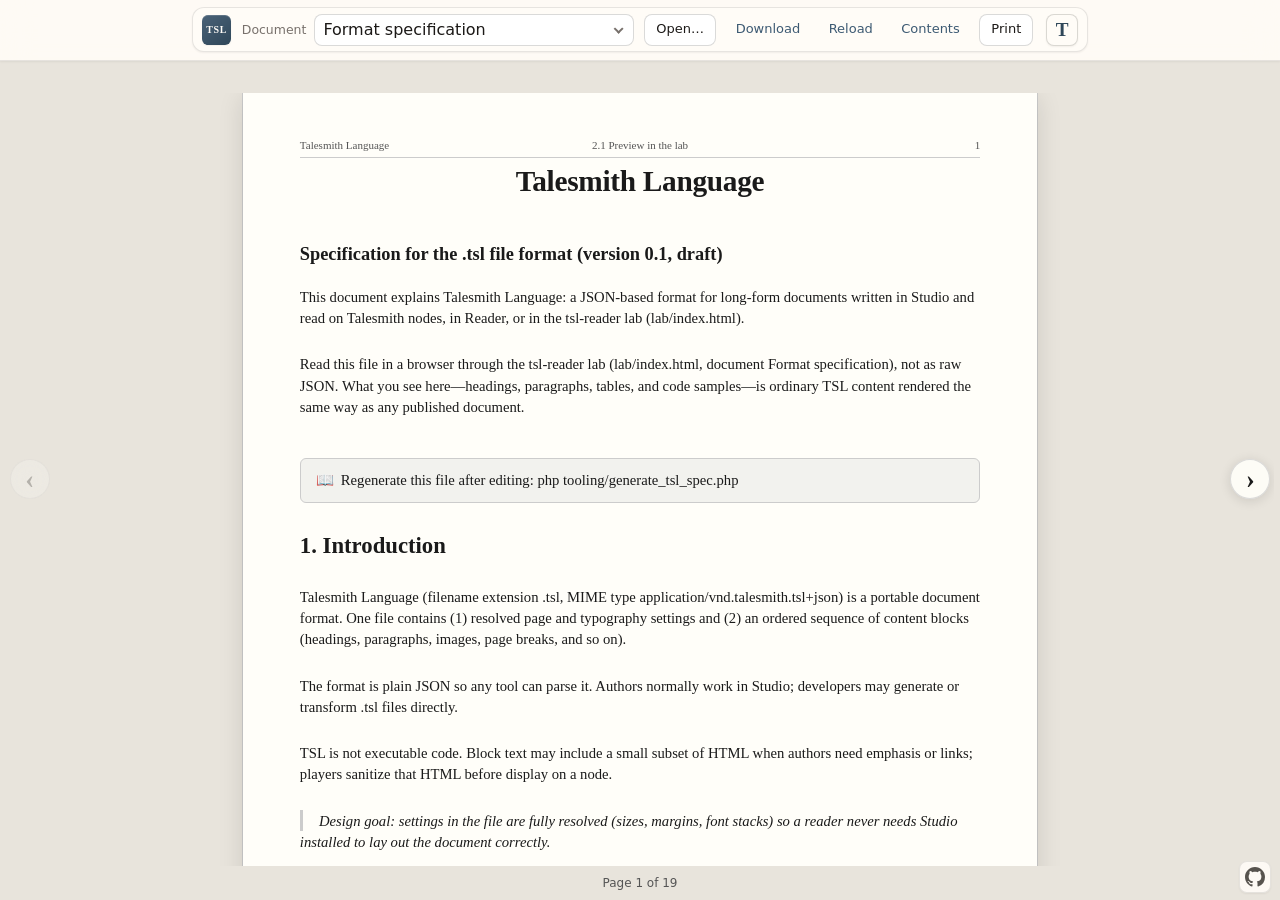
==== lab/index.html @ aa925eec "- allow scroll" ====
<!DOCTYPE html>
<html lang="en">
<head>
    <meta charset="UTF-8">
    <meta name="viewport" content="width=device-width, initial-scale=1, viewport-fit=cover">
    <title>Talesmith Lang (.tsl) player</title>
    <link rel="stylesheet" href="../player/tsl.css">
    <link rel="stylesheet" href="../player/lab.css">
</head>
<body>
    <header class="tsl-lab-header">
        <div class="tsl-lab-bar">
            <div class="tsl-lab-bar-scroll">
            <span class="tsl-lab-mark" aria-hidden="true">TSL</span>
            <label class="tsl-lab-sample-label">
                <span class="tsl-lab-sample-text">Document</span>
                <span class="tsl-lab-select-wrap">
                    <select data-tsl-sample-select>
                        <option value="">Choose…</option>
                        <option value="../spec/specification-0.1.tsl" selected>0.1 Specification</option>
                        <option value="../spec/tsl-spec.tsl">Format specification</option>
                        <option value="../examples/rich-content.tsl">Rich content blocks</option>
                        <option value="../examples/print-layout.tsl">Print layout &amp; pages</option>
                    </select>
                </span>
            </label>
            <label class="tsl-lab-file-label">
                <span class="tsl-lab-btn tsl-lab-btn-secondary">Open…</span>
                <input type="file" data-tsl-file accept=".tsl,.html,.htm,application/json,text/html" hidden>
            </label>
            <button type="button" class="tsl-lab-btn tsl-lab-btn-ghost" data-tsl-download hidden>Download</button>
            <button type="button" class="tsl-lab-btn tsl-lab-btn-ghost" data-tsl-reload hidden>Reload</button>
            <button type="button" class="tsl-lab-btn tsl-lab-btn-ghost" data-tsl-contents-toggle aria-expanded="false" aria-controls="tsl-lab-contents" title="Document outline (])">Contents</button>
            <button type="button" class="tsl-lab-btn tsl-lab-btn-secondary" data-tsl-print title="Print or save as PDF">Print</button>
            </div>
            <div class="tsl-lab-typo-wrap">
                <button type="button" class="tsl-lab-typo-btn" data-tsl-read-toggle aria-expanded="false" aria-haspopup="dialog" aria-controls="tsl-read-menu" title="Reading settings">
                    <span class="tsl-lab-typo-icon" aria-hidden="true">T</span>
                    <span class="visually-hidden">Reading settings</span>
                </button>
                <div class="tsl-lab-read-menu" data-tsl-read-menu id="tsl-read-menu" role="dialog" aria-labelledby="tsl-read-menu-title" aria-label="Reading settings" hidden>
                    <p class="tsl-lab-read-menu-title" id="tsl-read-menu-title">Reading settings</p>
                    <section class="tsl-lab-read" data-tsl-settings>
                        <div class="tsl-lab-read-row">
                            <span class="tsl-lab-read-label">Font</span>
                            <div class="tsl-lab-seg" role="radiogroup" aria-label="Font">
                                <button type="button" role="radio" data-tsl-pref="font" data-value="serif">Serif</button>
                                <button type="button" role="radio" data-tsl-pref="font" data-value="sans">Sans</button>
                                <button type="button" role="radio" data-tsl-pref="font" data-value="mono">Mono</button>
                            </div>
                        </div>
                        <div class="tsl-lab-read-row">
                            <span class="tsl-lab-read-label">Size</span>
                            <div class="tsl-lab-sizes">
                                <button type="button" class="tsl-lab-size-step" data-tsl-size-step="-1" aria-label="Smaller text">A−</button>
                                <div class="tsl-lab-steps" role="radiogroup" aria-label="Text size">
                                    <button type="button" role="radio" data-tsl-pref="size" data-value="14" aria-label="14 pixels"></button>
                                    <button type="button" role="radio" data-tsl-pref="size" data-value="16" aria-label="16 pixels"></button>
                                    <button type="button" role="radio" data-tsl-pref="size" data-value="18" aria-label="18 pixels"></button>
                                    <button type="button" role="radio" data-tsl-pref="size" data-value="20" aria-label="20 pixels"></button>
                                    <button type="button" role="radio" data-tsl-pref="size" data-value="24" aria-label="24 pixels"></button>
                                </div>
                                <button type="button" class="tsl-lab-size-step" data-tsl-size-step="1" aria-label="Larger text">A+</button>
                            </div>
                        </div>
                        <div class="tsl-lab-read-row">
                            <span class="tsl-lab-read-label">Page colour</span>
                            <div class="tsl-lab-seg" role="radiogroup" aria-label="Page colour">
                                <button type="button" role="radio" data-tsl-pref="theme" data-value="light">Light</button>
                                <button type="button" role="radio" data-tsl-pref="theme" data-value="sepia">Sepia</button>
                                <button type="button" role="radio" data-tsl-pref="theme" data-value="dark">Dark</button>
                            </div>
                        </div>
                        <div class="tsl-lab-read-row">
                            <span class="tsl-lab-read-label">Line width</span>
                            <div class="tsl-lab-seg" role="radiogroup" aria-label="Line width">
                                <button type="button" role="radio" data-tsl-pref="width" data-value="narrow">Narrow</button>
                                <button type="button" role="radio" data-tsl-pref="width" data-value="medium">Medium</button>
                                <button type="button" role="radio" data-tsl-pref="width" data-value="wide">Wide</button>
                            </div>
                        </div>
                        <div class="tsl-lab-read-row" data-tsl-layout-row>
                            <span class="tsl-lab-read-label">Layout</span>
                            <div class="tsl-lab-seg" role="radiogroup" aria-label="Layout">
                                <button type="button" role="radio" data-tsl-pref="layout" data-value="pages">Pages</button>
                                <button type="button" role="radio" data-tsl-pref="layout" data-value="scroll">Scroll</button>
                            </div>
                        </div>
                        <div class="tsl-lab-read-row" data-tsl-pagefit-row>
                            <span class="tsl-lab-read-label">Page size</span>
                            <div class="tsl-lab-seg" role="radiogroup" aria-label="Page size on screen">
                                <button type="button" role="radio" data-tsl-pref="pageFit" data-value="fit">Fit width</button>
                                <button type="button" role="radio" data-tsl-pref="pageFit" data-value="scale">Fit screen</button>
                                <button type="button" role="radio" data-tsl-pref="pageFit" data-value="native">Actual</button>
                            </div>
                        </div>
                        <div class="tsl-lab-read-foot">
                            <span>Saved on this device</span>
                            <button type="button" data-tsl-prefs-reset>Reset</button>
                        </div>
                    </section>
                </div>
            </div>
            <span class="tsl-lab-status" data-tsl-status role="status" aria-live="polite"></span>
        </div>
    </header>
    <div class="tsl-lab-body">
        <aside class="tsl-lab-contents" id="tsl-lab-contents" data-tsl-lab-contents hidden>
            <div class="tsl-lab-contents-head">
                <h2 class="tsl-lab-contents-title">Contents</h2>
                <button type="button" class="tsl-lab-contents-close" data-tsl-contents-close aria-label="Hide contents">×</button>
            </div>
            <nav class="tsl-lab-toc" data-tsl-lab-toc aria-label="Table of contents"></nav>
        </aside>
        <main class="tsl-lab-stage" data-tsl-fit-container>
            <div class="tsl-lab-mount" data-tsl-mount></div>
        </main>
    </div>
    <script>
    (function (g) {
        g.__TalesmithTslStorage = {
            getItem: function (key) {
                try { return g.localStorage.getItem(key); } catch (e) { return null; }
            },
            setItem: function (key, value) {
                try { g.localStorage.setItem(key, value); } catch (e) { /* private mode */ }
            }
        };
    })(window);
    </script>
    <script src="../player/tsl.js"></script>
    <script src="lab.js"></script>
    <div class="tsl-lab-float">
        <a class="tsl-lab-float-link" href="https://github.com/JonathanCrossland/tsl-reader" rel="noopener noreferrer" target="_blank">
            <svg class="tsl-lab-float-icon" xmlns="http://www.w3.org/2000/svg" width="24" height="24" viewBox="0 0 24 24" aria-hidden="true" focusable="false">
                <path fill="currentColor" d="M12 0C5.37 0 0 5.37 0 12c0 5.31 3.435 9.795 8.205 11.385.6.105.825-.255.825-.57 0-.285-.015-1.23-.015-2.235-3.015.555-3.795-.735-4.035-1.41-.135-.345-.72-1.41-1.23-1.695-.42-.225-1.02-.78-.015-.795.945-.015 1.62.87 1.845 1.23 1.08 1.815 2.805 1.305 3.495.99.105-.78.42-1.305.765-1.605-2.67-.3-5.46-1.335-5.46-5.925 0-1.305.465-2.385 1.23-3.225-.12-.3-.54-1.53.12-3.18 0 0 1.005-.315 3.3 1.23.96-.27 1.98-.405 3-.405s2.04.135 3 .405c2.295-1.56 3.3-1.23 3.3-1.23.66 1.65.24 2.88.12 3.18.765.84 1.23 1.905 1.23 3.225 0 4.605-2.805 5.625-5.475 5.925.435.375.81 1.095.81 2.22 0 1.605-.015 2.895-.015 3.3 0 .315.225.69.825.57A12.02 12.02 0 0 0 24 12c0-6.63-5.37-12-12-12z"/>
            </svg>
            <span class="visually-hidden">TSL reader on GitHub</span>
        </a>
        <script src="https://liberapay.com/Talesmith/widgets/receiving.js"></script>
    </div>
</body>
</html>
---- player/tsl.css ----
/* Talesmith Lang (.tsl) — universal reader namespace (node, reader, standalone) */

.tsl-root {
    --tsl-page-w: 210mm;
    --tsl-page-h: 297mm;
    --tsl-pad-t: 12mm;
    --tsl-pad-b: 12mm;
    --tsl-pad-out: 15mm;
    --tsl-pad-gutter: 15mm;
    --tsl-doc-font: Georgia, "Times New Roman", serif;
    --tsl-font: var(--tsl-doc-font);
    --tsl-size: 11pt;
    --tsl-lh: 1.45;
    --tsl-text-align: left;
    --tsl-indent: 0;
    --tsl-para-space: 0;
    --tsl-bg: #f0ebe3;
    --tsl-paper: #fffef9;
    --tsl-ink: #1a1a1a;
    --tsl-muted: #555;
    --tsl-rule: #ccc;
    --tsl-row-gap: 0.35rem;
    box-sizing: border-box;
    min-height: 100vh;
    margin: 0;
    padding: 2rem 1rem 4rem;
    background: var(--tsl-bg);
    color: var(--tsl-ink);
    --tsl-font-read: Georgia, "Iowan Old Style", "Palatino Linotype", Palatino, "Times New Roman", serif;
    --tsl-font-ui: ui-sans-serif, system-ui, -apple-system, "Segoe UI", Roboto, sans-serif;
    --tsl-font-mono: ui-monospace, "SF Mono", Menlo, Consolas, monospace;
    --tsl-reader-measure: 66ch;
    --tsl-reader-scale: 1;
    font-family: var(--tsl-font);
    font-size: calc(var(--tsl-size-base, 11pt) * var(--tsl-reader-scale, 1));
    line-height: var(--tsl-lh);
    -webkit-font-smoothing: antialiased;
}

.tsl-root[data-tsl-theme="dark"] {
    --tsl-bg: #1c1c1e;
    --tsl-paper: #2c2c2e;
    --tsl-ink: #f2f2f7;
    --tsl-muted: #aeaeb2;
    --tsl-rule: #48484a;
}

.tsl-root[data-tsl-reader-theme="light"] {
    --tsl-bg: #e8e4dc;
    --tsl-paper: #fffef9;
    --tsl-ink: #1a1a1a;
    --tsl-muted: #555;
    --tsl-rule: #ccc;
}

.tsl-root[data-tsl-reader-theme="sepia"] {
    --tsl-bg: #e8dfd0;
    --tsl-paper: #f4ecdd;
    --tsl-ink: #433a2e;
    --tsl-muted: #6e6150;
    --tsl-rule: #e3d7c2;
}

.tsl-root[data-tsl-reader-theme="dark"] {
    --tsl-bg: #121110;
    --tsl-paper: #1e1c19;
    --tsl-ink: #d2cdc4;
    --tsl-muted: #a39d92;
    --tsl-rule: #34312c;
}

.tsl-root[data-tsl-reader-width="narrow"] { --tsl-reader-measure: 58ch; }
.tsl-root[data-tsl-reader-width="medium"] { --tsl-reader-measure: 66ch; }
.tsl-root[data-tsl-reader-width="wide"] { --tsl-reader-measure: 76ch; }

.tsl-root[data-tsl-layout="scroll"] {
    padding-bottom: 2rem;
}

.tsl-root[data-tsl-layout="scroll"] .tsl-pages {
    align-items: stretch;
    gap: 0;
    max-width: var(--tsl-reader-measure);
    margin: 0 auto;
}

.tsl-root[data-tsl-layout="scroll"] .tsl-page {
    width: 100%;
    min-height: auto;
    max-width: none;
    box-shadow: none;
    border: 0;
    margin: 0;
    padding: 0;
    background: transparent;
}

.tsl-root[data-tsl-layout="scroll"] .tsl-page .tsl-body {
    padding: 0;
}

.tsl-root[data-tsl-layout="scroll"] .tsl-page[data-tsl-side="left"],
.tsl-root[data-tsl-layout="scroll"] .tsl-page[data-tsl-side="right"],
.tsl-root[data-tsl-layout="scroll"] .tsl-page[data-tsl-side="any"] {
    padding: 0;
}

.tsl-root[data-tsl-layout="scroll"] .tsl-region {
    display: none;
}

.tsl-root[data-tsl-layout="scroll"] .tsl-block--full-page,
.tsl-root[data-tsl-layout="scroll"] .tsl-block--front-cover {
    min-height: auto;
}

.tsl-root[data-tsl-theme="serif"] {
    --tsl-font: "Palatino Linotype", Palatino, Georgia, serif;
}

.tsl-root[data-tsl-theme="compact"] {
    --tsl-size: 10pt;
    --tsl-lh: 1.35;
    --tsl-row-gap: 0.2rem;
}

/* Reading overrides after document theme (reader:prefs + tsl:layout) */
.tsl-root[data-tsl-reader-font="serif"] { --tsl-font: var(--tsl-font-read); }
.tsl-root[data-tsl-reader-font="sans"] { --tsl-font: var(--tsl-font-ui); }
.tsl-root[data-tsl-reader-font="mono"] { --tsl-font: var(--tsl-font-mono); }

.tsl-root[data-tsl-hyphenate="1"] .tsl-body {
    hyphens: auto;
}


[data-tsl-fit-container] {
    flex: 1 1 auto;
    min-height: 0;
    display: flex;
    flex-direction: column;
    max-width: 100%;
}

.tsl-root[data-tsl-layout="pages"] {
    display: flex;
    flex-direction: column;
    padding-left: 0.35rem;
    padding-right: 0.35rem;
    padding-bottom: 1.5rem;
    --tsl-pager-gutter: 0.65rem;
    --tsl-page-fit-w: min(var(--tsl-page-w), 100%);
}

.tsl-root[data-tsl-layout="pages"][data-tsl-reader-width="narrow"] {
    --tsl-page-fit-w: min(var(--tsl-page-w), 58ch, 92%);
}

.tsl-root[data-tsl-layout="pages"][data-tsl-reader-width="wide"] {
    --tsl-page-fit-w: min(100%, max(var(--tsl-page-w), 76ch));
}

.tsl-root[data-tsl-layout="pages"][data-tsl-page-view="spread"][data-tsl-reader-width="narrow"] {
    --tsl-page-fit-w: min(var(--tsl-page-w), calc((100% - var(--tsl-pager-gutter)) / 2 * 0.92));
}

.tsl-root[data-tsl-layout="pages"][data-tsl-page-view="spread"][data-tsl-reader-width="wide"] {
    --tsl-page-fit-w: min(var(--tsl-page-w), calc((100% - var(--tsl-pager-gutter)) / 2 * 1.06));
}

.tsl-root[data-tsl-page-fit="native"] {
    --tsl-page-fit-w: var(--tsl-page-w);
}

.tsl-root[data-tsl-page-fit="native"] .tsl-page {
    max-width: none;
}

.tsl-pager-wrap {
    width: 100%;
    max-width: 100%;
    flex: 1 1 auto;
    min-height: 0;
    display: flex;
    flex-direction: column;
}

.tsl-pager {
    position: relative;
    width: 100%;
    max-width: 100%;
    flex: 1 1 auto;
    min-height: 0;
    display: flex;
    flex-direction: column;
}

.tsl-pager-viewport {
    position: relative;
    width: 100%;
    flex: 1 1 auto;
    min-height: 12rem;
    display: flex;
    justify-content: center;
    align-items: flex-start;
    overflow: auto;
    -webkit-overflow-scrolling: touch;
    padding: 0 0.15rem;
}

.tsl-root[data-tsl-page-fit="scale"] .tsl-pager-wrap {
    flex: 1 1 0;
    min-height: 0;
    max-height: 100%;
    overflow: hidden;
}

.tsl-root[data-tsl-page-fit="scale"] .tsl-pager-viewport {
    overflow: hidden;
    flex: 1 1 0;
    min-height: 0;
    max-height: 100%;
}

.tsl-root[data-tsl-stage-cramped],
.tsl-root[data-tsl-scale-unreasonable] {
    --tsl-page-fit-w: var(--tsl-page-w);
}

.tsl-root[data-tsl-stage-cramped] .tsl-pager-viewport,
.tsl-root[data-tsl-scale-unreasonable] .tsl-pager-viewport {
    overflow: auto;
    flex: 1 1 auto;
    min-height: 12rem;
    max-height: none;
}

.tsl-root[data-tsl-layout="pages"][data-tsl-page-view="spread"] {
    --tsl-page-fit-w: min(var(--tsl-page-w), calc((100% - var(--tsl-pager-gutter)) / 2));
}

/* Actual size (print trim): overrides fit-width, spread halving, and reader width prefs */
.tsl-root[data-tsl-page-fit="native"][data-tsl-layout="pages"],
.tsl-root[data-tsl-page-fit="native"][data-tsl-layout="pages"][data-tsl-page-view="spread"],
.tsl-root[data-tsl-page-fit="native"][data-tsl-reader-width="narrow"],
.tsl-root[data-tsl-page-fit="native"][data-tsl-reader-width="wide"] {
    --tsl-page-fit-w: var(--tsl-page-w);
}

.tsl-root[data-tsl-page-fit="native"][data-tsl-layout="pages"] .tsl-page:not([aria-hidden="true"]) {
    width: var(--tsl-page-w);
    min-height: var(--tsl-page-h);
    max-width: none;
}

.tsl-root[data-tsl-page-fit="native"][data-tsl-layout="pages"][data-tsl-page-view="spread"] .tsl-spread.is-active .tsl-page {
    flex: 0 0 auto;
    width: var(--tsl-page-w);
    max-width: none;
}

.tsl-root[data-tsl-page-fit="native"] .tsl-pager-viewport {
    overflow: auto;
    flex: 1 1 0;
    min-height: 0;
}

[data-tsl-mount] > .tsl-root[data-tsl-layout="pages"],
[data-tsl-fit-container] > .tsl-root[data-tsl-layout="pages"],
[data-tsl-fit-container] [data-tsl-mount] > .tsl-root[data-tsl-layout="pages"] {
    min-height: 0;
    flex: 1 1 auto;
}

@media (max-width: 959px) {
    .tsl-root[data-tsl-layout="pages"][data-tsl-page-view="single"]:not([data-tsl-page-fit="native"]) {
        --tsl-page-fit-w: min(var(--tsl-page-w), 100%);
    }
}

.tsl-pager-arrow {
    position: absolute;
    top: 50%;
    z-index: 10;
    display: inline-flex;
    align-items: center;
    justify-content: center;
    width: 2.5rem;
    height: 2.5rem;
    margin-top: -1.25rem;
    padding: 0;
    border: 1px solid color-mix(in srgb, var(--tsl-rule) 70%, transparent);
    border-radius: 999px;
    background: color-mix(in srgb, var(--tsl-paper) 90%, transparent);
    backdrop-filter: blur(8px);
    -webkit-backdrop-filter: blur(8px);
    color: var(--tsl-ink);
    font: inherit;
    cursor: pointer;
    box-shadow: 0 2px 12px rgba(0, 0, 0, 0.12);
    transition: border-color 0.15s ease, background 0.15s ease, opacity 0.15s ease;
}

.tsl-pager-arrow--prev {
    left: 0.25rem;
}

.tsl-pager-arrow--next {
    right: 0.25rem;
}

.tsl-pager-arrow:hover:not(:disabled) {
    border-color: var(--tsl-muted);
    background: color-mix(in srgb, var(--tsl-paper) 96%, var(--tsl-ink));
}

.tsl-pager-arrow:focus-visible {
    outline: 2px solid var(--tsl-muted);
    outline-offset: 2px;
}

.tsl-pager-arrow:disabled {
    opacity: 0.25;
    cursor: default;
    box-shadow: none;
    pointer-events: none;
}

.tsl-pager-glyph {
    font-size: 1.65rem;
    line-height: 1;
    font-weight: 600;
}

.tsl-pager-status {
    margin: 0.55rem 0 0;
    text-align: center;
    font-size: 0.75rem;
    color: var(--tsl-muted);
    font-family: var(--tsl-font-ui, ui-sans-serif, system-ui, sans-serif);
}

.tsl-root[data-tsl-layout="pages"] .tsl-pages {
    display: block;
    width: 100%;
    gap: 0;
}

.tsl-root[data-tsl-layout="pages"] .tsl-page:not([aria-hidden="true"]) {
    width: var(--tsl-page-fit-w);
}

.tsl-root[data-tsl-layout="pages"] .tsl-spread,
.tsl-root[data-tsl-layout="pages"] .tsl-pages > .tsl-page:not([aria-hidden="true"]) {
    display: none;
}

.tsl-root[data-tsl-layout="pages"][data-tsl-page-view="spread"] .tsl-spread.is-active {
    display: flex;
    flex-direction: row;
    flex-wrap: nowrap;
    justify-content: center;
    align-items: stretch;
    gap: var(--tsl-pager-gutter);
    width: 100%;
    max-width: 100%;
    margin: 0 auto;
}

.tsl-root[data-tsl-layout="pages"][data-tsl-page-view="spread"] .tsl-spread.is-active .tsl-page {
    flex: 1 1 0;
    min-width: 0;
    width: var(--tsl-page-fit-w);
    max-width: calc((100% - var(--tsl-pager-gutter)) / 2);
}

.tsl-root[data-tsl-layout="pages"][data-tsl-page-view="spread"] .tsl-pages > .tsl-page.is-active {
    display: flex;
    width: var(--tsl-page-fit-w);
    max-width: 100%;
    margin: 0 auto;
}

.tsl-root[data-tsl-layout="pages"][data-tsl-page-view="single"] .tsl-spread {
    display: block;
    width: 100%;
    max-width: 100%;
    margin: 0 auto;
}

.tsl-root[data-tsl-layout="pages"][data-tsl-page-view="single"] .tsl-spread .tsl-page {
    display: none;
    width: var(--tsl-page-fit-w);
    max-width: 100%;
    margin: 0 auto;
}

.tsl-root[data-tsl-layout="pages"][data-tsl-page-view="single"] .tsl-spread .tsl-page.is-active {
    display: flex;
}

.tsl-root[data-tsl-layout="pages"][data-tsl-page-view="single"] .tsl-pages > .tsl-page.is-active {
    display: flex;
    width: var(--tsl-page-fit-w);
    max-width: 100%;
    margin: 0 auto;
}

.tsl-pages {
    display: flex;
    flex-direction: column;
    align-items: center;
    gap: 1.5rem;
}

.tsl-page {
    box-sizing: border-box;
    width: var(--tsl-page-w);
    min-height: var(--tsl-page-h);
    max-width: 100%;
    background: var(--tsl-paper);
    color: var(--tsl-ink);
    box-shadow: 0 4px 24px rgba(0, 0, 0, 0.12), 0 0 0 1px var(--tsl-rule);
    display: flex;
    flex-direction: column;
    position: relative;
    overflow: hidden;
}

.tsl-page[data-tsl-side="left"] {
    padding: var(--tsl-pad-t) var(--tsl-pad-gutter) var(--tsl-pad-b) var(--tsl-pad-out);
}

.tsl-page[data-tsl-side="right"] {
    padding: var(--tsl-pad-t) var(--tsl-pad-out) var(--tsl-pad-b) var(--tsl-pad-gutter);
}

.tsl-page[data-tsl-side="any"],
.tsl-page:not([data-tsl-side]) {
    padding: var(--tsl-pad-t) var(--tsl-pad-out) var(--tsl-pad-b);
}

.tsl-page[data-tsl-full-bleed="1"] {
    padding: 0;
}

.tsl-page[data-tsl-full-bleed="1"] .tsl-region {
    display: none;
}

.tsl-page[data-tsl-full-bleed="1"] .tsl-body {
    padding: 0;
    flex: 1 1 auto;
    display: flex;
    flex-direction: column;
}

.tsl-page[data-tsl-full-bleed="1"] .tsl-block--front-cover {
    flex: 1 1 auto;
    min-height: 100%;
    margin: 0;
    width: 100%;
}

.tsl-page[data-tsl-full-bleed="1"] .tsl-block--front-cover img {
    display: block;
    width: 100%;
    height: 100%;
    min-height: var(--tsl-page-h);
    object-fit: cover;
}

.tsl-region {
    flex: 0 0 auto;
    display: grid;
    grid-template-columns: 1fr auto 1fr;
    align-items: center;
    font-size: 0.75em;
    color: var(--tsl-muted);
    min-height: 1.2em;
}

.tsl-region--header {
    margin-bottom: var(--tsl-row-gap);
    border-bottom: 1px solid transparent;
    flex-shrink: 0;
}

.tsl-region--header[data-tsl-rule="1"] {
    border-bottom-color: var(--tsl-rule);
    padding-bottom: 0.25em;
}

.tsl-region--footer {
    margin-top: auto;
    padding-top: 0.5em;
    border-top: 1px solid transparent;
    flex-shrink: 0;
}

.tsl-region--footer[data-tsl-rule="1"] {
    border-top-color: var(--tsl-rule);
}

.tsl-region-slot--center {
    text-align: center;
}

.tsl-region-slot--right {
    text-align: right;
}

.tsl-body,
.tsl-region,
.tsl-block {
    font-family: var(--tsl-font);
}

.tsl-body {
    flex: 1 1 auto;
    min-height: 0;
    text-align: var(--tsl-text-align);
}

.tsl-measure {
    position: absolute;
    left: -10000px;
    top: 0;
    visibility: hidden;
    pointer-events: none;
    box-sizing: border-box;
}

/* Block width: cols=2 (default) = full row; cols=1 = half row, paired like Studio print layout */
.tsl-row {
    display: flex;
    flex-wrap: wrap;
    gap: var(--tsl-col-gap, 1.5rem);
    margin: 0 0 var(--tsl-para-space);
    align-items: flex-start;
}

.tsl-row--full .tsl-col {
    flex: 1 1 100%;
    min-width: 0;
}

.tsl-row--two .tsl-col {
    flex: 1 1 calc(50% - 0.75rem);
    min-width: min(12rem, 100%);
}

.tsl-row--one .tsl-col {
    flex: 0 1 calc(50% - 0.75rem);
    min-width: 0;
    max-width: calc(50% - 0.75rem);
}

.document-tsl .studio-lean-row,
.studio-lean-tsl .studio-lean-row {
    display: flex;
    flex-wrap: wrap;
    gap: 1.5rem;
    margin: 0 0 0.35rem;
}

.document-tsl .studio-lean-row--two .studio-lean-col,
.studio-lean-tsl .studio-lean-row--two .studio-lean-col {
    flex: 1 1 calc(50% - 0.75rem);
    min-width: min(12rem, 100%);
}

.document-tsl .studio-lean-col,
.studio-lean-tsl .studio-lean-col {
    flex: 1 1 100%;
    min-width: 0;
}

.tsl-block {
    margin: 0 0 var(--tsl-para-space);
}

.tsl-block--title {
    font-size: 2em;
    font-weight: 700;
    line-height: 1.15;
    margin: 0 0 1em;
    letter-spacing: -0.01em;
}

.tsl-block--h1 {
    font-size: 1.55em;
    font-weight: 700;
    margin: 1.4em 0 0.5em;
}

.tsl-block--h2 {
    font-size: 1.25em;
    font-weight: 700;
    margin: 1.2em 0 0.4em;
}

.tsl-block--h3 {
    font-size: 1.1em;
    font-weight: 700;
    font-style: italic;
    margin: 1em 0 0.35em;
}

.tsl-block--h1:first-child,
.tsl-block--h2:first-child,
.tsl-block--h3:first-child,
.tsl-block--title:first-child {
    margin-top: 0;
}

.tsl-block--paragraph {
    margin-bottom: 0.85em;
    text-indent: var(--tsl-indent);
}

.tsl-block--paragraph.tsl-block--no-indent {
    text-indent: 0;
}

.tsl-block--quote {
    margin: 1em 0;
    padding: 0.2em 1.1em;
    border-left: 3px solid var(--tsl-rule);
    font-style: italic;
}

.tsl-block--code {
    font-family: ui-monospace, "Courier New", monospace;
    font-size: 0.88em;
    background: color-mix(in srgb, var(--tsl-rule) 35%, transparent);
    padding: 0.75em 1em;
    border-radius: 4px;
    white-space: pre-wrap;
}

.tsl-block--table {
    width: 100%;
    border-collapse: collapse;
    font-size: 0.92em;
    margin: 0.75em 0;
}

.tsl-block--table th,
.tsl-block--table td {
    border: 1px solid color-mix(in srgb, var(--tsl-rule) 70%, transparent);
    padding: 0.35em 0.55em;
    vertical-align: top;
    text-align: left;
}

.tsl-block--table th {
    font-weight: 600;
    background: color-mix(in srgb, var(--tsl-rule) 25%, transparent);
}

.tsl-block--aside {
    display: flex;
    gap: 0.5em;
    padding: 0.75em 1em;
    margin: 1em 0;
    background: color-mix(in srgb, var(--tsl-rule) 25%, transparent);
    border: 1px solid var(--tsl-rule);
    border-radius: 6px;
}

.tsl-block--divider {
    border: 0;
    border-top: 1px solid var(--tsl-rule);
    margin: 1.5em 0;
    height: 0;
}

.tsl-list {
    margin: 0 0 0.85em;
    padding-left: 1.4em;
}

.tsl-list--todo {
    list-style: none;
    padding-left: 0;
}

.tsl-list--todo li {
    display: flex;
    gap: 0.5em;
    align-items: flex-start;
    margin-bottom: 0.35em;
}

.tsl-list--todo input {
    margin-top: 0.25em;
}

.tsl-list--todo .tsl-done {
    text-decoration: line-through;
    color: var(--tsl-muted);
}

.tsl-md-strike {
    text-decoration: line-through;
}

.tsl-figure {
    margin: 1em 0;
    text-align: center;
}

.tsl-figure img {
    max-width: 100%;
    height: auto;
}

.tsl-figure figcaption {
    font-size: 0.85em;
    color: var(--tsl-muted);
    margin-top: 0.35em;
}

.tsl-block--full-page,
.tsl-block--front-cover {
    min-height: calc(var(--tsl-page-h) - var(--tsl-pad-t) - var(--tsl-pad-b));
    display: flex;
    flex-direction: column;
    justify-content: center;
    align-items: center;
    text-align: center;
}

.tsl-block--front-cover img {
    width: 100%;
    height: 100%;
    object-fit: cover;
    min-height: var(--tsl-page-h);
}

.tsl-block[data-align="center"] {
    text-align: center;
}

.tsl-block[data-align="right"] {
    text-align: right;
}

.tsl-block[data-align="justify"] {
    text-align: justify;
}

.tsl-block a {
    color: inherit;
    text-decoration: underline;
    text-underline-offset: 2px;
}

/* Lean HTML reading copy (node / Reader / lab) — same semantics as publish tsl → lean_html */
.document-tsl {
    padding: 1.5rem 1rem 3rem;
    background: var(--tsl-bg, #e8e4dc);
}

.document-tsl .post-lean-html-article-wrap {
    max-width: var(--tsl-page-w, 210mm);
    margin: 0 auto;
}

.document-tsl .studio-lean-tsl {
    box-sizing: border-box;
    width: 100%;
    max-width: var(--tsl-page-w, 210mm);
    margin: 0 auto 1.25rem;
    padding: var(--tsl-pad-t, 12mm) var(--tsl-pad-o, 15mm) var(--tsl-pad-b, 12mm);
    font-family: var(--tsl-font-read);
    font-size: calc(var(--tsl-size-base, var(--tsl-size-pt, 11pt)) * var(--tsl-reader-scale, 1));
    line-height: var(--tsl-lh, 1.55);
    background: var(--tsl-paper, #fffef9);
    color: var(--tsl-ink, #1a1a1a);
    box-shadow: 0 2px 12px color-mix(in srgb, var(--tsl-ink) 10%, transparent);
    border: 1px solid var(--tsl-rule, #ccc);
    overflow-wrap: break-word;
}

.document-tsl .studio-lean-tsl[data-tsl-hyphenate="1"] {
    hyphens: auto;
}

.document-tsl .studio-lean-pagebreak {
    break-after: page;
    page-break-after: always;
    height: 0;
    margin: 0;
    border: 0;
}

.document-tsl .studio-lean-title {
    font-size: 2em;
    font-weight: 700;
    line-height: 1.15;
    margin: 0 0 1.2em;
}

.document-tsl .studio-lean-tsl h1,
.document-tsl .studio-lean-tsl h2,
.document-tsl .studio-lean-tsl h3 {
    font-weight: 700;
    color: inherit;
}

.document-tsl .studio-lean-tsl p {
    margin: 0 0 0.9em;
}

.document-tsl .studio-lean-aside {
    margin: 1em 0;
    padding: 0.7em 0.9em;
    background: color-mix(in srgb, var(--tsl-rule) 25%, transparent);
    border: 1px solid var(--tsl-rule);
    border-radius: 8px;
}

.document-tsl .studio-lean-tsl[data-tsl-reader-font="serif"] { font-family: var(--tsl-font-read); }
.document-tsl .studio-lean-tsl[data-tsl-reader-font="sans"] { font-family: var(--tsl-font-ui); }
.document-tsl .studio-lean-tsl[data-tsl-reader-font="mono"] { font-family: var(--tsl-font-mono); }

.document-tsl .studio-lean-tsl[data-tsl-reader-theme="light"] {
    --tsl-bg: #e8e4dc;
    --tsl-paper: #fffef9;
    --tsl-ink: #1a1a1a;
    --tsl-rule: #ccc;
}

.document-tsl .studio-lean-tsl[data-tsl-reader-theme="sepia"] {
    --tsl-bg: #e8dfd0;
    --tsl-paper: #f4ecdd;
    --tsl-ink: #433a2e;
    --tsl-rule: #e3d7c2;
}

.document-tsl .studio-lean-tsl[data-tsl-reader-theme="dark"] {
    --tsl-bg: #121110;
    --tsl-paper: #1e1c19;
    --tsl-ink: #d2cdc4;
    --tsl-rule: #34312c;
}

.document-tsl[data-tsl-reader-theme="light"] { --tsl-bg: #e8e4dc; }
.document-tsl[data-tsl-reader-theme="sepia"] { --tsl-bg: #e8dfd0; }
.document-tsl[data-tsl-reader-theme="dark"] { --tsl-bg: #121110; }

.document-tsl[data-tsl-reader-width="narrow"] { --tsl-reader-measure: 58ch; }
.document-tsl[data-tsl-reader-width="medium"] { --tsl-reader-measure: 66ch; }
.document-tsl[data-tsl-reader-width="wide"] { --tsl-reader-measure: 76ch; }

.document-tsl[data-tsl-layout="scroll"] .post-lean-html-article-wrap {
    max-width: var(--tsl-reader-measure, 66ch);
}

.document-tsl[data-tsl-layout="scroll"] .studio-lean-tsl {
    max-width: none;
    margin-bottom: 0;
    padding: 0;
    box-shadow: none;
    border: 0;
    background: transparent;
}

.document-tsl[data-tsl-layout="scroll"] .studio-lean-pagebreak {
    display: none;
}

/* Drop caps (lean HTML + paginated .tsl-root) */
.studio-lean-tsl p.studio-has-dropcap,
.tsl-root p.studio-has-dropcap,
.tsl-root .tsl-block--paragraph.studio-has-dropcap {
    overflow: visible;
    text-indent: 0;
}

.dropcap,
.studio-dropcap {
    float: left;
    line-height: 1;
    margin-top: var(--ts-dc-margin-top, 0);
    margin-right: var(--ts-dc-margin-right, 0.08em);
    margin-left: var(--ts-dc-margin-left, 0);
}

.dropcap:not(.be-dc-glyph-cap),
.studio-dropcap:not(.be-dc-glyph-cap) {
    font-size: var(--ts-dc-cap-size, 2.5em);
}

.dropcap.be-dc-glyph-cap,
.studio-dropcap.be-dc-glyph-cap {
    width: var(--ts-dc-cap-size, 2.5em);
    color: inherit;
}

.dropcap.be-dc-glyph-cap .be-dc-glyph-svg,
.studio-dropcap.be-dc-glyph-cap .be-dc-glyph-svg {
    display: block;
    width: 100%;
    height: auto;
    fill: currentColor;
}

.rd-article--tsl[data-tsl-layout="pages"] .tsl-reader-player-mount,
.rd-article--tsl[data-tsl-layout="pages"] .tsl-root {
    width: 100%;
    max-width: none;
}

.rd-article--tsl[data-tsl-layout="pages"] .tsl-pager-wrap {
    margin: 0 auto;
}

.rd-article--tsl[data-tsl-layout="pages"] .document-tsl {
    padding: 0;
    background: transparent;
}

.document-tsl .studio-lean-full-page {
    min-height: calc(var(--tsl-page-h, 297mm) - var(--tsl-pad-t, 12mm) - var(--tsl-pad-b, 12mm));
    break-after: page;
    page-break-after: always;
}

.document-tsl .studio-lean-front-cover {
    margin: 0 0 1.25rem;
    padding: 0;
    max-width: var(--tsl-page-w, 210mm);
}

.document-tsl .studio-lean-front-cover img {
    display: block;
    width: 100%;
    height: auto;
    vertical-align: top;
}

.rd-article--tsl .document-tsl,
.rd-article--tsl .post-lean-html-article-wrap {
    background: transparent;
}

.rd-article--tsl[data-tsl-layout="scroll"] .document-tsl {
    padding: 0;
    max-width: none;
}

.rd-article--tsl .tsl-root {
    min-height: 0;
    padding: 0;
    background: transparent;
}

.rd-article--tsl .tsl-root[data-tsl-reader-theme="light"] {
    --tsl-paper: var(--reader-bg, #fffef9);
    --tsl-ink: var(--reader-text, #1a1a1a);
    --tsl-muted: var(--reader-muted, #555);
    --tsl-rule: var(--reader-rule, #ccc);
}

.rd-article--tsl .tsl-root[data-tsl-reader-theme="sepia"] {
    --tsl-paper: var(--reader-bg, #f4ecd8);
    --tsl-ink: var(--reader-text, #5b4636);
    --tsl-muted: var(--reader-muted, #7a6552);
    --tsl-rule: var(--reader-rule, #c4b5a0);
}

.rd-article--tsl .tsl-root[data-tsl-reader-theme="dark"] {
    --tsl-paper: var(--reader-bg, #2c2c2e);
    --tsl-ink: var(--reader-text, #f2f2f7);
    --tsl-muted: var(--reader-muted, #aeaeb2);
    --tsl-rule: var(--reader-rule, #48484a);
}

.rd-article--tsl[data-tsl-layout="pages"] .tsl-page {
    box-shadow: var(--rd-shadow-2, 0 4px 24px rgba(0, 0, 0, 0.12));
    border: 1px solid var(--reader-rule, var(--tsl-rule));
}

.rd-article--tsl[data-tsl-layout="pages"] .tsl-root {
    flex: 1 1 auto;
    min-height: 0;
    padding: 0 0 1.5rem;
    background: transparent;
}

.tsl-toc,
.studio-lean-toc {
    margin: 0.5em 0 1em;
}

.studio-lean-toc-list,
.tsl-toc .studio-lean-toc-list {
    list-style: none;
    margin: 0;
    padding: 0;
}

.studio-lean-toc-item {
    margin: 0.15em 0;
}

.studio-lean-toc-item--h2 {
    padding-left: 1em;
}

.studio-lean-toc-item--h3 {
    padding-left: 2em;
    font-size: 0.95em;
}

.studio-lean-toc-link {
    display: flex;
    align-items: baseline;
    gap: 0.35em;
    text-decoration: none;
    color: inherit;
}

.studio-lean-toc-link:hover .studio-lean-toc-label {
    text-decoration: underline;
}

.studio-lean-toc-label {
    flex: 0 1 auto;
    min-width: 0;
}

.studio-lean-toc-leader {
    flex: 1 1 0;
    min-width: 0;
    overflow: hidden;
    white-space: nowrap;
    opacity: 0.45;
    letter-spacing: 0.08em;
}

.studio-lean-toc-page,
.studio-lean-image-index-page {
    flex: 0 0 auto;
    font-variant-numeric: tabular-nums;
}

.studio-lean-toc-empty,
.studio-lean-image-index-empty {
    color: var(--tsl-muted, #6b7280);
    font-style: italic;
}

.studio-lean-image-index-title {
    font-size: 1.1em;
    margin: 0 0 0.75em;
}

.studio-lean-image-index-list {
    margin: 0;
    padding-left: 1.25em;
}

.studio-lean-image-index-item {
    display: flex;
    align-items: baseline;
    gap: 0.35em;
    margin: 0.2em 0;
}

.studio-lean-image-index-label {
    flex: 0 1 auto;
    min-width: 0;
}

.studio-lean-image-index-leader {
    flex: 1 1 0;
    min-width: 0;
    overflow: hidden;
    white-space: nowrap;
    opacity: 0.45;
}

@media print {
    @page {
        margin: 0;
    }

    html[data-tsl-printing] .tsl-lab-header,
    html[data-tsl-printing] .tsl-lab-float,
    html[data-tsl-printing] .rd-tb,
    html[data-tsl-printing] .rd-foot,
    html[data-tsl-printing] .rd-panel,
    html[data-tsl-printing] .rd-mbar,
    html[data-tsl-printing] .rd-mprog {
        display: none !important;
    }

    html[data-tsl-printing] .rd-article--tsl,
    html[data-tsl-printing] .rd-article--tsl .document-tsl,
    html[data-tsl-printing] .rd-article--tsl .post-lean-html-article-wrap,
    html[data-tsl-printing] .rd-article--tsl .tsl-reader-player-mount,
    html[data-tsl-printing] .rd-article--tsl .tsl-pager-wrap,
    html[data-tsl-printing] .rd-article--tsl .tsl-pager,
    html[data-tsl-printing] .rd-article--tsl .tsl-pager-viewport {
        height: auto !important;
        max-height: none !important;
        min-height: 0 !important;
        overflow: visible !important;
        position: static !important;
        flex: none !important;
        transform: none !important;
    }

    .tsl-pager-arrow,
    .tsl-pager-status {
        display: none !important;
    }

    html[data-tsl-printing] .tsl-root {
        padding: 0;
        background: #fff;
        --tsl-font: var(--tsl-doc-font) !important;
        --tsl-reader-scale: 1 !important;
        --tsl-page-fit-w: var(--tsl-page-w) !important;
        font-size: var(--tsl-size-base, 11pt) !important;
    }

    .tsl-root {
        padding: 0;
        background: #fff;
        --tsl-reader-scale: 1 !important;
        --tsl-page-fit-w: var(--tsl-page-w) !important;
    }

    .tsl-pager-wrap,
    .tsl-pager,
    .tsl-pager-viewport {
        height: auto !important;
        max-height: none !important;
        min-height: 0 !important;
        overflow: visible !important;
        flex: none !important;
    }

    .tsl-pager-viewport > .tsl-pages,
    .tsl-root[data-tsl-page-fit="scale"] .tsl-pager-viewport > .tsl-pages {
        transform: none !important;
        width: auto !important;
        height: auto !important;
        margin: 0 !important;
    }

    .tsl-pages {
        display: block !important;
        gap: 0;
    }

    .tsl-root[data-tsl-layout="pages"] .tsl-spread,
    html[data-tsl-printing] .tsl-root[data-tsl-layout="pages"] .tsl-spread {
        display: contents !important;
        width: auto !important;
        height: auto !important;
        transform: none !important;
    }

    html[data-tsl-printing] .tsl-root[data-tsl-layout="pages"] .tsl-pages > .tsl-page:not([aria-hidden="true"]) {
        display: flex !important;
    }

    .tsl-root[data-tsl-layout="pages"] .tsl-page:not([aria-hidden="true"]),
    html[data-tsl-printing] .tsl-root[data-tsl-layout="pages"] .tsl-page:not([aria-hidden="true"]) {
        display: flex !important;
        flex: none !important;
        width: var(--tsl-page-w) !important;
        height: var(--tsl-page-h) !important;
        min-height: var(--tsl-page-h) !important;
        max-height: none !important;
        max-width: none !important;
        min-width: 0 !important;
        margin: 0 auto !important;
        transform: none !important;
        visibility: visible !important;
    }

    html[data-tsl-printing] .tsl-root[data-tsl-layout="pages"] .tsl-spread .tsl-page,
    html[data-tsl-printing] .tsl-root[data-tsl-layout="pages"] .tsl-spread.is-active .tsl-page,
    html[data-tsl-printing] .tsl-root[data-tsl-layout="pages"] .tsl-page.is-active,
    html[data-tsl-printing] .tsl-root[data-tsl-layout="pages"] .tsl-page:not(.is-active):not([aria-hidden="true"]) {
        display: flex !important;
    }

    .tsl-page[aria-hidden="true"] {
        display: none !important;
    }

    .tsl-page {
        box-shadow: none;
        border: 0;
        width: var(--tsl-page-w) !important;
        height: var(--tsl-page-h) !important;
        min-height: var(--tsl-page-h) !important;
        max-width: none !important;
        page-break-after: always;
        break-after: page;
        page-break-inside: avoid;
        break-inside: avoid;
    }

    .tsl-page:last-child {
        page-break-after: auto;
        break-after: auto;
    }
}
---- player/lab.css ----
/* TSL lab — chrome aligned with Talesmith reader palette */

:root {
    --lab-bg: #e5e0d4;
    --lab-bg-subtle: linear-gradient(180deg, #ebe6dc 0%, #e0dbd0 100%);
    --lab-surface: #fffcf7;
    --lab-surface-elevated: #ffffff;
    --lab-ink: #1c1917;
    --lab-ink-muted: #57534e;
    --lab-ink-faint: #78716c;
    --lab-border: rgba(28, 25, 23, 0.1);
    --lab-border-strong: rgba(28, 25, 23, 0.16);
    --lab-accent: #3d5a73;
    --lab-accent-hover: #2f4759;
    --lab-accent-soft: #e4edf4;
    --lab-accent-ring: rgba(61, 90, 115, 0.35);
    --lab-shadow-sm: 0 1px 2px rgba(28, 25, 23, 0.06);
    --lab-shadow-md: 0 8px 24px rgba(28, 25, 23, 0.1), 0 2px 6px rgba(28, 25, 23, 0.04);
    --lab-shadow-menu: 0 16px 40px rgba(28, 25, 23, 0.14), 0 4px 12px rgba(28, 25, 23, 0.06);
    --lab-radius-sm: 8px;
    --lab-radius-md: 12px;
    --lab-radius-pill: 999px;
    --lab-font-ui: ui-sans-serif, system-ui, -apple-system, "Segoe UI", Roboto, "Helvetica Neue", sans-serif;
    --lab-font-display: Georgia, "Iowan Old Style", "Palatino Linotype", Palatino, "Times New Roman", serif;
    --lab-header-max: 56rem;
    --tsl-lab-header-block: 4.25rem;
    --tsl-lab-contents-width: min(16.5rem, 42vw);
    /* 16px avoids iOS Safari focus-zoom on selects and inputs */
    --lab-control-font-size: 1rem;
}

*,
*::before,
*::after {
    box-sizing: border-box;
}

body {
    margin: 0;
    height: 100dvh;
    max-height: 100dvh;
    overflow: hidden;
    display: flex;
    flex-direction: column;
    font-family: var(--lab-font-ui);
    font-size: 0.875rem;
    line-height: 1.45;
    color: var(--lab-ink);
    background: var(--lab-bg-subtle);
    -webkit-font-smoothing: antialiased;
    -webkit-text-size-adjust: 100%;
    text-size-adjust: 100%;
}

/* —— Header —— */

.tsl-lab-header {
    position: sticky;
    top: 0;
    z-index: 100;
    padding: 0.45rem 1rem;
    background: color-mix(in srgb, var(--lab-surface) 92%, transparent);
    backdrop-filter: blur(14px);
    -webkit-backdrop-filter: blur(14px);
    border-bottom: 1px solid var(--lab-border);
    box-shadow: var(--lab-shadow-sm);
}

.tsl-lab-bar {
    display: flex;
    flex-wrap: nowrap;
    align-items: center;
    gap: 0.45rem 0.65rem;
    overflow: visible;
    max-width: var(--lab-header-max);
    margin: 0 auto;
    min-height: 2.35rem;
    padding: 0.35rem 0.55rem;
    background: var(--lab-surface);
    border: 1px solid var(--lab-border);
    border-radius: var(--lab-radius-md);
    box-shadow: var(--lab-shadow-sm);
}

.tsl-lab-bar-scroll {
    display: flex;
    flex: 1 1 auto;
    flex-wrap: nowrap;
    align-items: center;
    gap: 0.45rem 0.65rem;
    min-width: 0;
    overflow-x: auto;
    overflow-y: visible;
    -webkit-overflow-scrolling: touch;
    scrollbar-width: thin;
}

.tsl-lab-mark {
    flex-shrink: 0;
    display: inline-flex;
    align-items: center;
    justify-content: center;
    width: 1.85rem;
    height: 1.85rem;
    font-family: var(--lab-font-display);
    font-size: 0.62rem;
    font-weight: 700;
    letter-spacing: 0.06em;
    color: var(--lab-surface);
    background: linear-gradient(145deg, #4a6278 0%, #2f4759 100%);
    border-radius: 6px;
    box-shadow: inset 0 1px 0 rgba(255, 255, 255, 0.15), var(--lab-shadow-sm);
}

/* Segmented control */

.tsl-lab-seg {
    display: inline-flex;
    padding: 3px;
    gap: 2px;
    background: rgba(28, 25, 23, 0.06);
    border-radius: var(--lab-radius-pill);
    border: 1px solid var(--lab-border);
}

.tsl-lab-seg button {
    font: inherit;
    font-size: 0.78rem;
    font-weight: 500;
    padding: 0.35rem 0.85rem;
    border: none;
    border-radius: var(--lab-radius-pill);
    background: transparent;
    color: var(--lab-ink-muted);
    cursor: pointer;
    transition: background 0.15s ease, color 0.15s ease, box-shadow 0.15s ease;
}

.tsl-lab-seg button:hover {
    color: var(--lab-ink);
}

.tsl-lab-seg button.is-on,
.tsl-lab-seg button[aria-checked="true"] {
    background: var(--lab-surface-elevated);
    color: var(--lab-ink);
    box-shadow: var(--lab-shadow-sm);
}

.tsl-lab-sample-label {
    display: inline-flex;
    align-items: center;
    gap: 0.45rem;
    margin: 0;
    min-width: 0;
    flex: 1 1 12rem;
}

.tsl-lab-sample-text {
    flex-shrink: 0;
    font-size: 0.78rem;
    font-weight: 500;
    color: var(--lab-ink-faint);
}

.tsl-lab-select-wrap {
    position: relative;
    display: block;
    min-width: 0;
    flex: 1;
}

.tsl-lab-select-wrap::after {
    content: "";
    position: absolute;
    right: 0.75rem;
    top: 50%;
    width: 0.45rem;
    height: 0.45rem;
    border-right: 2px solid var(--lab-ink-faint);
    border-bottom: 2px solid var(--lab-ink-faint);
    transform: translateY(-65%) rotate(45deg);
    pointer-events: none;
}

.tsl-lab-sample-label select {
    appearance: none;
    font-family: var(--lab-font-ui);
    font-size: var(--lab-control-font-size);
    font-weight: 500;
    line-height: 1.25;
    color: var(--lab-ink);
    width: 100%;
    min-width: 8rem;
    max-width: 100%;
    padding: 0.3rem 1.75rem 0.3rem 0.55rem;
    border: 1px solid var(--lab-border-strong);
    border-radius: var(--lab-radius-sm);
    background: var(--lab-surface-elevated);
    cursor: pointer;
    transition: border-color 0.15s ease, box-shadow 0.15s ease;
}

.tsl-lab-sample-label select:hover {
    border-color: var(--lab-accent-ring);
}

.tsl-lab-sample-label select:focus {
    outline: none;
    border-color: var(--lab-accent);
    box-shadow: 0 0 0 3px var(--lab-accent-ring);
}

.tsl-lab-btn {
    display: inline-flex;
    align-items: center;
    justify-content: center;
    font: inherit;
    font-size: 0.8125rem;
    font-weight: 500;
    padding: 0.35rem 0.7rem;
    border-radius: var(--lab-radius-sm);
    border: 1px solid transparent;
    cursor: pointer;
    transition: background 0.15s ease, border-color 0.15s ease, color 0.15s ease, box-shadow 0.15s ease;
    white-space: nowrap;
}

.tsl-lab-btn-secondary {
    color: var(--lab-ink);
    background: var(--lab-surface-elevated);
    border-color: var(--lab-border-strong);
}

.tsl-lab-btn-secondary:hover {
    border-color: var(--lab-accent);
    background: var(--lab-accent-soft);
}

.tsl-lab-btn-ghost {
    color: var(--lab-accent);
    background: transparent;
    border-color: transparent;
    padding-left: 0.5rem;
    padding-right: 0.5rem;
}

.tsl-lab-btn-ghost:hover {
    background: var(--lab-accent-soft);
}

.tsl-lab-file-label {
    cursor: pointer;
    margin: 0;
}

.tsl-lab-file-label .tsl-lab-btn {
    pointer-events: none;
}

/* Typography / reading menu trigger */

.tsl-lab-typo-wrap {
    position: relative;
    flex: 0 0 auto;
    z-index: 210;
    margin-left: 0.15rem;
}

.tsl-lab-typo-btn {
    display: inline-flex;
    align-items: center;
    justify-content: center;
    width: 2rem;
    height: 2rem;
    padding: 0;
    border: 1px solid var(--lab-border-strong);
    border-radius: var(--lab-radius-sm);
    background: var(--lab-surface);
    cursor: pointer;
    box-shadow: var(--lab-shadow-sm);
    transition: border-color 0.15s ease, box-shadow 0.15s ease, transform 0.1s ease;
}

.tsl-lab-typo-btn:hover {
    border-color: var(--lab-accent);
}

.tsl-lab-typo-btn.is-open {
    border-color: var(--lab-accent);
    box-shadow: 0 0 0 3px var(--lab-accent-ring);
}

.tsl-lab-typo-btn:focus-visible {
    outline: none;
    box-shadow: 0 0 0 3px var(--lab-accent-ring);
}

.tsl-lab-typo-icon {
    font-family: var(--lab-font-display);
    font-size: 1.2rem;
    font-weight: 600;
    line-height: 1;
    color: var(--lab-accent-hover);
}

.tsl-lab-read-menu {
    position: absolute;
    right: 0;
    top: calc(100% + 0.5rem);
    z-index: 200;
    width: min(22rem, calc(100vw - 2rem));
    max-height: calc(100dvh - 5rem);
    padding: 0.85rem 1rem 1rem;
    overflow-x: hidden;
    overflow-y: auto;
    overscroll-behavior: contain;
    background: var(--lab-surface-elevated);
    border: 1px solid var(--lab-border);
    border-radius: var(--lab-radius-md);
    box-shadow: var(--lab-shadow-menu);
    animation: tsl-lab-menu-in 0.18s ease-out;
}

@keyframes tsl-lab-menu-in {
    from {
        opacity: 0;
        transform: translateY(-6px);
    }
    to {
        opacity: 1;
        transform: translateY(0);
    }
}

.tsl-lab-read-menu[hidden] {
    display: none;
}

.tsl-lab-read-menu-title {
    margin: 0 0 0.75rem;
    font-family: var(--lab-font-display);
    font-size: 1rem;
    font-weight: 600;
    letter-spacing: -0.02em;
    color: var(--lab-ink);
}

.tsl-lab-read {
    margin: 0;
    padding: 0;
    background: transparent;
    border: none;
}

.tsl-lab-read-row {
    display: grid;
    grid-template-columns: 5.25rem minmax(0, 1fr);
    align-items: center;
    gap: 0.5rem 0.75rem;
    margin-bottom: 0.65rem;
}

.tsl-lab-read-row:last-of-type {
    margin-bottom: 0;
}

.tsl-lab-read-label {
    font-size: 0.75rem;
    font-weight: 500;
    color: var(--lab-ink-faint);
}

.tsl-lab-read .tsl-lab-seg {
    width: fit-content;
    max-width: 100%;
    flex-wrap: wrap;
}

.tsl-lab-read .tsl-lab-seg button {
    font-size: 0.75rem;
    padding: 0.3rem 0.6rem;
}

.tsl-lab-sizes {
    display: inline-flex;
    align-items: center;
    gap: 0.4rem;
}

.tsl-lab-size-step {
    font: inherit;
    font-size: 0.75rem;
    font-weight: 600;
    min-width: 2rem;
    height: 2rem;
    padding: 0;
    border: 1px solid var(--lab-border-strong);
    border-radius: var(--lab-radius-sm);
    background: var(--lab-surface);
    color: var(--lab-ink-muted);
    cursor: pointer;
}

.tsl-lab-size-step:hover {
    border-color: var(--lab-accent);
    color: var(--lab-ink);
}

.tsl-lab-steps {
    display: inline-flex;
    gap: 0.25rem;
    padding: 0 0.15rem;
}

.tsl-lab-steps button {
    width: 0.55rem;
    height: 0.55rem;
    padding: 0;
    border-radius: 50%;
    border: 1px solid var(--lab-border-strong);
    background: rgba(28, 25, 23, 0.12);
    cursor: pointer;
    transition: transform 0.12s ease, background 0.12s ease, border-color 0.12s ease;
}

.tsl-lab-steps button:hover {
    transform: scale(1.15);
}

.tsl-lab-steps button.is-on,
.tsl-lab-steps button[aria-checked="true"] {
    background: var(--lab-accent);
    border-color: var(--lab-accent);
    transform: scale(1.2);
}

.tsl-lab-read-foot {
    display: flex;
    justify-content: space-between;
    align-items: center;
    margin-top: 0.85rem;
    padding-top: 0.65rem;
    border-top: 1px solid var(--lab-border);
    font-size: 0.72rem;
    color: var(--lab-ink-faint);
}

.tsl-lab-read-foot button {
    font: inherit;
    font-size: 0.75rem;
    font-weight: 500;
    padding: 0.25rem 0.5rem;
    border: none;
    border-radius: 6px;
    background: transparent;
    color: var(--lab-accent);
    cursor: pointer;
}

.tsl-lab-read-foot button:hover {
    background: var(--lab-accent-soft);
}

/* Status */

.tsl-lab-status {
    flex: 0 1 auto;
    min-width: 0;
    font-size: 0.72rem;
    color: var(--lab-ink-faint);
    white-space: nowrap;
    overflow: hidden;
    text-overflow: ellipsis;
    padding: 0 0.15rem;
}

.tsl-lab-status:empty {
    display: none;
}

.tsl-lab-status:not(:empty) {
    color: var(--lab-ink-muted);
}

.tsl-lab-status.is-error {
    color: #9f2c2c;
}

@media (max-width: 720px) {
    .tsl-lab-read-menu {
        position: fixed;
        left: 1rem;
        right: 1rem;
        width: auto;
        max-width: none;
        top: var(--tsl-lab-read-menu-top, 4.5rem);
        max-height: min(70dvh, calc(100dvh - var(--tsl-lab-read-menu-top, 4.5rem) - 1rem));
    }

    .tsl-lab-read-row {
        grid-template-columns: 1fr;
        gap: 0.35rem;
        align-items: stretch;
    }

    .tsl-lab-read .tsl-lab-seg {
        width: 100%;
    }

    .tsl-lab-read .tsl-lab-seg button {
        flex: 1 1 0;
        min-width: 0;
    }

    .tsl-lab-sizes {
        flex-wrap: wrap;
        width: 100%;
    }
}

/* Document layout + contents panel */

.tsl-lab-body {
    flex: 1 1 0;
    min-height: 0;
    display: flex;
    flex-direction: column;
    overflow: hidden;
}

.tsl-lab-contents {
    position: fixed;
    z-index: 90;
    top: var(--tsl-lab-header-block);
    left: 0;
    bottom: 0;
    width: var(--tsl-lab-contents-width);
    max-width: var(--tsl-lab-contents-width);
    display: flex;
    flex-direction: column;
    min-height: 0;
    overflow: hidden;
    background: var(--lab-surface);
    border-right: 1px solid var(--lab-border);
    box-shadow: var(--lab-shadow-sm);
}

.tsl-lab-body[data-tsl-lab-contents-open] .tsl-lab-stage {
    margin-left: var(--tsl-lab-contents-width);
}

.tsl-lab-contents[hidden] {
    display: none !important;
}

.tsl-lab-contents-head {
    display: flex;
    align-items: center;
    justify-content: space-between;
    gap: 0.5rem;
    padding: 0.65rem 0.75rem;
    border-bottom: 1px solid var(--lab-border);
}

.tsl-lab-contents-title {
    margin: 0;
    font-size: 0.8rem;
    font-weight: 600;
    letter-spacing: 0.02em;
    text-transform: uppercase;
    color: var(--lab-ink-muted);
}

.tsl-lab-contents-close {
    border: 0;
    background: transparent;
    color: var(--lab-ink-muted);
    font-size: 1.25rem;
    line-height: 1;
    padding: 0.15rem 0.35rem;
    border-radius: var(--lab-radius-sm);
    cursor: pointer;
}

.tsl-lab-contents-close:hover {
    background: var(--lab-accent-soft);
    color: var(--lab-ink);
}

.tsl-lab-toc {
    flex: 1 1 auto;
    min-height: 0;
    overflow: auto;
    overscroll-behavior: contain;
    padding: 0.5rem 0.65rem 1rem;
    font-size: 0.8125rem;
}

.tsl-lab-toc-empty {
    margin: 0.75rem 0;
    color: var(--lab-ink-faint);
    font-style: italic;
}

.tsl-lab-toc-link {
    display: block;
    padding: 0.28rem 0.35rem;
    border-radius: var(--lab-radius-sm);
    color: var(--lab-ink);
    text-decoration: none;
}

.tsl-lab-toc-link:hover {
    background: var(--lab-accent-soft);
}

.tsl-lab-toc-link--h2 {
    padding-left: 0.85rem;
}

.tsl-lab-toc-link--h3 {
    padding-left: 1.35rem;
    font-size: 0.95em;
}

@media (max-width: 900px) {
    .tsl-lab-contents {
        width: min(18rem, 88vw);
        max-width: min(18rem, 88vw);
    }

    .tsl-lab-body[data-tsl-lab-contents-open] .tsl-lab-stage {
        margin-left: min(18rem, 88vw);
    }
}

/* Reader mount */

.tsl-lab-stage {
    flex: 1 1 auto;
    min-height: 0;
    min-width: 0;
    height: 100%;
    max-height: 100%;
    overflow: hidden;
    display: flex;
    flex-direction: column;
    box-sizing: border-box;
    transition: margin-left 0.2s ease;
}

.tsl-lab-mount {
    flex: 1 1 auto;
    min-height: 0;
    display: flex;
    flex-direction: column;
}

.tsl-lab-mount .tsl-root[data-tsl-layout="pages"] {
    flex: 1 1 auto;
    min-height: 0;
    max-height: 100%;
    height: auto;
    display: flex;
    flex-direction: column;
    overflow: hidden;
    padding-bottom: 0.5rem;
}

.tsl-lab-mount .tsl-pager-wrap {
    flex: 1 1 auto;
    min-height: 0;
}

/* Floating footer (GitHub + Liberapay) */

.tsl-lab-float {
    position: fixed;
    bottom: 0;
    right: 0;
    z-index: 50;
    display: flex;
    align-items: center;
    gap: 0.35rem;
    padding: 0.45rem 0.55rem;
}

.tsl-lab-float-link {
    display: inline-flex;
    align-items: center;
    justify-content: center;
    width: 2rem;
    height: 2rem;
    border-radius: var(--lab-radius-sm);
    color: var(--lab-ink-muted);
    background: color-mix(in srgb, var(--lab-surface) 88%, transparent);
    border: 1px solid var(--lab-border);
    box-shadow: var(--lab-shadow-sm);
    transition: color 0.15s ease, border-color 0.15s ease, background 0.15s ease;
}

.tsl-lab-float-link:hover {
    color: var(--lab-ink);
    border-color: var(--lab-border-strong);
    background: var(--lab-surface-elevated);
}

.tsl-lab-float-link:focus-visible {
    outline: none;
    box-shadow: 0 0 0 3px var(--lab-accent-ring);
}

.tsl-lab-float-icon {
    display: block;
    width: 1.25rem;
    height: 1.25rem;
}

.visually-hidden {
    position: absolute;
    width: 1px;
    height: 1px;
    padding: 0;
    margin: -1px;
    overflow: hidden;
    clip: rect(0, 0, 0, 0);
    white-space: nowrap;
    border: 0;
}

@media print {
    .tsl-lab-header,
    .tsl-lab-float,
    .tsl-lab-contents {
        display: none !important;
    }

    body {
        background: #fff;
        min-height: auto;
    }

    .tsl-lab-mount {
        min-height: auto;
    }
}
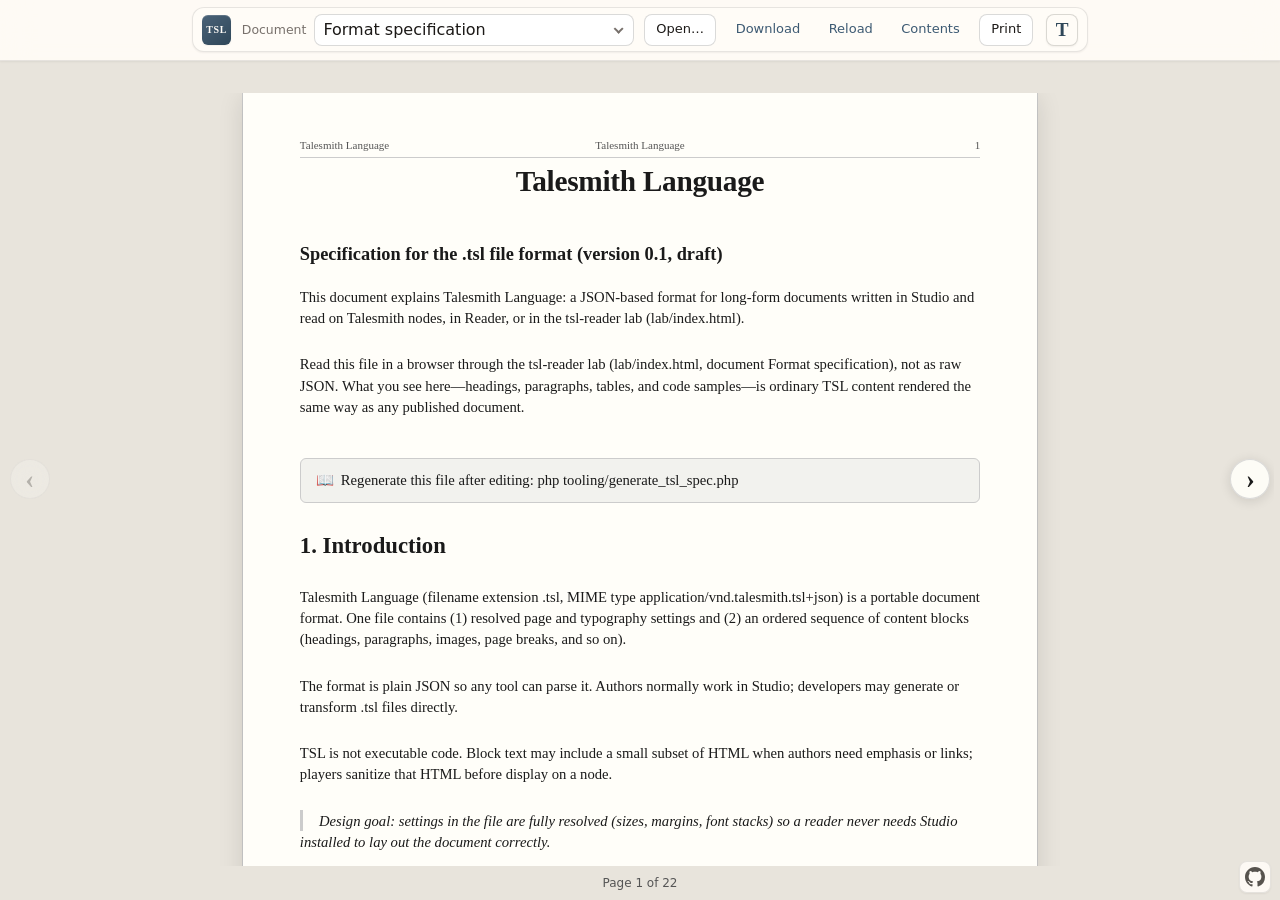
==== commit 01417228: "- the lab is moving towards a real spec, so the code is now going to resemble the rules" ====
--- a/lab/index.html
+++ b/lab/index.html
@@ -129,6 +129,7 @@
     })(window);
     </script>
     <script src="../player/tsl.js"></script>
+    <script src="lab-rules.js"></script>
     <script src="lab.js"></script>
     <div class="tsl-lab-float">
         <a class="tsl-lab-float-link" href="https://github.com/JonathanCrossland/tsl-reader" rel="noopener noreferrer" target="_blank">
--- a/player/tsl.css
+++ b/player/tsl.css
@@ -109,7 +109,6 @@
     display: none;
 }
 
-.tsl-root[data-tsl-layout="scroll"] .tsl-block--full-page,
 .tsl-root[data-tsl-layout="scroll"] .tsl-block--front-cover {
     min-height: auto;
 }
@@ -374,6 +373,14 @@
     max-width: calc((100% - var(--tsl-pager-gutter)) / 2);
 }
 
+/* One page in a spread (missing pair): same width as paired pages, no flex shrink */
+.tsl-root[data-tsl-layout="pages"][data-tsl-page-view="spread"] .tsl-spread.is-active .tsl-page:only-child {
+    flex: 0 0 auto;
+    min-width: auto;
+    width: var(--tsl-page-fit-w);
+    max-width: var(--tsl-page-fit-w);
+}
+
 .tsl-root[data-tsl-layout="pages"][data-tsl-page-view="spread"] .tsl-pages > .tsl-page.is-active {
     display: flex;
     width: var(--tsl-page-fit-w);
@@ -492,7 +499,7 @@
 }
 
 .tsl-region--footer {
-    margin-top: auto;
+    margin-top: 0;
     padding-top: 0.5em;
     border-top: 1px solid transparent;
     flex-shrink: 0;
@@ -520,6 +527,25 @@
     flex: 1 1 auto;
     min-height: 0;
     text-align: var(--tsl-text-align);
+}
+
+.tsl-root[data-tsl-layout="pages"] .tsl-page:not([data-tsl-full-bleed="1"]) {
+    height: var(--tsl-page-h);
+    min-height: var(--tsl-page-h);
+    max-height: var(--tsl-page-h);
+    display: grid;
+    grid-template-rows: auto minmax(0, 1fr) auto;
+    align-content: stretch;
+}
+
+.tsl-root[data-tsl-layout="pages"] .tsl-page:not([data-tsl-full-bleed="1"]) .tsl-body {
+    flex: none;
+    min-height: 0;
+    overflow: visible;
+}
+
+.tsl-measure-chrome {
+    flex: 0 0 auto;
 }
 
 .tsl-measure {
@@ -619,7 +645,11 @@
     text-indent: var(--tsl-indent);
 }
 
-.tsl-block--paragraph.tsl-block--no-indent {
+/* Ruleset flag: paragraph noIndent (spec §6.2 — empty text suppresses indent).
+   .tsl-block--no-indent kept as a legacy alias. */
+.tsl-block--paragraph.no-indent,
+.tsl-block--paragraph.tsl-block--no-indent,
+.studio-lean-tsl p.no-indent {
     text-indent: 0;
 }
 
@@ -722,7 +752,6 @@
     margin-top: 0.35em;
 }
 
-.tsl-block--full-page,
 .tsl-block--front-cover {
     min-height: calc(var(--tsl-page-h) - var(--tsl-pad-t) - var(--tsl-pad-b));
     display: flex;
@@ -732,6 +761,98 @@
     text-align: center;
 }
 
+/* ==========================================================================
+ * TSL block rules (spec/tsl-spec.tsl §5, §5.5)
+ *
+ * tsl.js validates each block against TSL_BLOCK_RULES and maps the JSON
+ * properties to rule classes; these selectors impose the rule for each class.
+ * Renderers never write presentation values themselves.
+ *
+ *   full-page  { hAlign, vAlign }  → .halign-{left|center|right} .valign-{top|center|bottom}
+ *   any block  { align }           → .align-{left|center|right|justify}
+ *   bullet     { bulletStyle }     → .bullet-{disc|circle|square|dash|number|lower-alpha|upper-alpha}
+ *   image      { width }           → --tsl-image-width (10–100 %)
+ * ======================================================================== */
+
+/* full-page: the box only — position comes from the halign / valign rules below. */
+.tsl-block--full-page,
+.document-tsl .studio-lean-full-page {
+    box-sizing: border-box;
+    width: 100%;
+    min-height: calc(var(--tsl-page-h) - var(--tsl-pad-t) - var(--tsl-pad-b));
+    display: flex;
+    flex-direction: column;
+}
+
+.tsl-full-page-inner,
+.studio-lean-full-page-inner {
+    max-width: 100%;
+    white-space: pre-wrap;
+}
+
+/* full-page vAlign → vertical position on the page (main axis). */
+.tsl-block--full-page.valign-top,
+.document-tsl .studio-lean-full-page.valign-top {
+    justify-content: flex-start;
+}
+
+.tsl-block--full-page.valign-center,
+.document-tsl .studio-lean-full-page.valign-center {
+    justify-content: center;
+}
+
+.tsl-block--full-page.valign-bottom,
+.document-tsl .studio-lean-full-page.valign-bottom {
+    justify-content: flex-end;
+}
+
+/* full-page hAlign → horizontal position (cross axis) and text alignment of the inner text. */
+.tsl-block--full-page.halign-left,
+.document-tsl .studio-lean-full-page.halign-left {
+    align-items: flex-start;
+}
+
+.tsl-block--full-page.halign-center,
+.document-tsl .studio-lean-full-page.halign-center {
+    align-items: center;
+}
+
+.tsl-block--full-page.halign-right,
+.document-tsl .studio-lean-full-page.halign-right {
+    align-items: flex-end;
+}
+
+.tsl-block--full-page.halign-left .tsl-full-page-inner,
+.document-tsl .studio-lean-full-page.halign-left .studio-lean-full-page-inner {
+    text-align: left;
+    width: 100%;
+}
+
+.tsl-block--full-page.halign-center .tsl-full-page-inner,
+.document-tsl .studio-lean-full-page.halign-center .studio-lean-full-page-inner {
+    text-align: center;
+    width: 100%;
+}
+
+.tsl-block--full-page.halign-right .tsl-full-page-inner,
+.document-tsl .studio-lean-full-page.halign-right .studio-lean-full-page-inner {
+    text-align: right;
+    width: 100%;
+}
+
+/* Legacy compat: Lean HTML published before rule classes (studio_publisher.php writes only
+ * data-halign / data-valign). tsl.js upgrades it to rule classes (applyLeanRuleClasses);
+ * these keep the same rule when the player script has not run. */
+.document-tsl .studio-lean-full-page[data-valign="top"]:not([class*="valign-"]) { justify-content: flex-start; }
+.document-tsl .studio-lean-full-page[data-valign="center"]:not([class*="valign-"]) { justify-content: center; }
+.document-tsl .studio-lean-full-page[data-valign="bottom"]:not([class*="valign-"]) { justify-content: flex-end; }
+.document-tsl .studio-lean-full-page[data-halign="left"]:not([class*="halign-"]) { align-items: flex-start; }
+.document-tsl .studio-lean-full-page[data-halign="center"]:not([class*="halign-"]) { align-items: center; }
+.document-tsl .studio-lean-full-page[data-halign="right"]:not([class*="halign-"]) { align-items: flex-end; }
+.document-tsl .studio-lean-full-page[data-halign="left"]:not([class*="halign-"]) .studio-lean-full-page-inner { text-align: left; width: 100%; }
+.document-tsl .studio-lean-full-page[data-halign="center"]:not([class*="halign-"]) .studio-lean-full-page-inner { text-align: center; width: 100%; }
+.document-tsl .studio-lean-full-page[data-halign="right"]:not([class*="halign-"]) .studio-lean-full-page-inner { text-align: right; width: 100%; }
+
 .tsl-block--front-cover img {
     width: 100%;
     height: 100%;
@@ -739,17 +860,43 @@
     min-height: var(--tsl-page-h);
 }
 
-.tsl-block[data-align="center"] {
+/* align (common to all blocks). In the paginated renderer align-left is not emitted, so
+ * blocks inherit typography.paragraphAlign via --tsl-text-align. */
+.tsl-root .align-left,
+.studio-lean-tsl .align-left {
+    text-align: left;
+}
+
+.tsl-root .align-center,
+.studio-lean-tsl .align-center {
     text-align: center;
 }
 
-.tsl-block[data-align="right"] {
+.tsl-root .align-right,
+.studio-lean-tsl .align-right {
     text-align: right;
 }
 
-.tsl-block[data-align="justify"] {
+.tsl-root .align-justify,
+.studio-lean-tsl .align-justify {
     text-align: justify;
 }
+
+/* image width (percent of the text column). Unset → natural size, as before. */
+.tsl-figure img,
+.studio-lean-tsl .studio-lean-figure img {
+    width: var(--tsl-image-width, auto);
+}
+
+/* bulletStyle → list marker. number / lower-alpha / upper-alpha render as <ol> (lean lists
+ * continue the count with start=); disc / circle / square / dash render as <ul>. */
+.tsl-list.bullet-disc, .studio-lean-tsl .bullet-disc { list-style-type: disc; }
+.tsl-list.bullet-circle, .studio-lean-tsl .bullet-circle { list-style-type: circle; }
+.tsl-list.bullet-square, .studio-lean-tsl .bullet-square { list-style-type: square; }
+.tsl-list.bullet-number, .studio-lean-tsl .bullet-number { list-style-type: decimal; }
+.tsl-list.bullet-lower-alpha, .studio-lean-tsl .bullet-lower-alpha { list-style-type: lower-alpha; }
+.tsl-list.bullet-upper-alpha, .studio-lean-tsl .bullet-upper-alpha { list-style-type: upper-alpha; }
+.tsl-list.bullet-dash, .studio-lean-tsl .bullet-dash { list-style-type: "\2013\00a0\00a0"; }
 
 .tsl-block a {
     color: inherit;
@@ -761,6 +908,19 @@
 .document-tsl {
     padding: 1.5rem 1rem 3rem;
     background: var(--tsl-bg, #e8e4dc);
+    --tsl-font-read: Georgia, "Iowan Old Style", "Palatino Linotype", Palatino, "Times New Roman", serif;
+    --tsl-font-ui: ui-sans-serif, system-ui, -apple-system, "Segoe UI", Roboto, sans-serif;
+    --tsl-font-mono: ui-monospace, "SF Mono", Menlo, Consolas, monospace;
+    --tsl-font: var(--tsl-font-read);
+    --tsl-reader-scale: 1;
+}
+
+.document-tsl[data-tsl-reader-font="sans"] {
+    --tsl-font: var(--tsl-font-ui);
+}
+
+.document-tsl[data-tsl-reader-font="mono"] {
+    --tsl-font: var(--tsl-font-mono);
 }
 
 .document-tsl .post-lean-html-article-wrap {
@@ -774,7 +934,7 @@
     max-width: var(--tsl-page-w, 210mm);
     margin: 0 auto 1.25rem;
     padding: var(--tsl-pad-t, 12mm) var(--tsl-pad-o, 15mm) var(--tsl-pad-b, 12mm);
-    font-family: var(--tsl-font-read);
+    font-family: var(--tsl-font, var(--tsl-font-read));
     font-size: calc(var(--tsl-size-base, var(--tsl-size-pt, 11pt)) * var(--tsl-reader-scale, 1));
     line-height: var(--tsl-lh, 1.55);
     background: var(--tsl-paper, #fffef9);
@@ -847,13 +1007,34 @@
     --tsl-rule: #34312c;
 }
 
-.document-tsl[data-tsl-reader-theme="light"] { --tsl-bg: #e8e4dc; }
-.document-tsl[data-tsl-reader-theme="sepia"] { --tsl-bg: #e8dfd0; }
-.document-tsl[data-tsl-reader-theme="dark"] { --tsl-bg: #121110; }
+.document-tsl[data-tsl-reader-theme="light"] {
+    --tsl-bg: #e8e4dc;
+    --tsl-ink: #1a1a1a;
+    --tsl-muted: #555;
+    --tsl-rule: #ccc;
+}
+
+.document-tsl[data-tsl-reader-theme="sepia"] {
+    --tsl-bg: #e8dfd0;
+    --tsl-ink: #433a2e;
+    --tsl-muted: #7a6552;
+    --tsl-rule: #e3d7c2;
+}
+
+.document-tsl[data-tsl-reader-theme="dark"] {
+    --tsl-bg: #121110;
+    --tsl-ink: #d2cdc4;
+    --tsl-muted: #aeaeb2;
+    --tsl-rule: #34312c;
+}
 
 .document-tsl[data-tsl-reader-width="narrow"] { --tsl-reader-measure: 58ch; }
 .document-tsl[data-tsl-reader-width="medium"] { --tsl-reader-measure: 66ch; }
 .document-tsl[data-tsl-reader-width="wide"] { --tsl-reader-measure: 76ch; }
+
+.document-tsl[data-tsl-layout="scroll"] {
+    color: var(--tsl-ink);
+}
 
 .document-tsl[data-tsl-layout="scroll"] .post-lean-html-article-wrap {
     max-width: var(--tsl-reader-measure, 66ch);
@@ -866,6 +1047,7 @@
     box-shadow: none;
     border: 0;
     background: transparent;
+    color: inherit;
 }
 
 .document-tsl[data-tsl-layout="scroll"] .studio-lean-pagebreak {
@@ -924,9 +1106,15 @@
 }
 
 .document-tsl .studio-lean-full-page {
-    min-height: calc(var(--tsl-page-h, 297mm) - var(--tsl-pad-t, 12mm) - var(--tsl-pad-b, 12mm));
     break-after: page;
     page-break-after: always;
+}
+
+.document-tsl[data-tsl-layout="scroll"] .studio-lean-full-page {
+    max-width: var(--tsl-page-w, 210mm);
+    margin: 0 auto 1.5rem;
+    break-after: auto;
+    page-break-after: auto;
 }
 
 .document-tsl .studio-lean-front-cover {
@@ -1160,37 +1348,60 @@
     }
 
     .tsl-root[data-tsl-layout="pages"] .tsl-spread,
-    html[data-tsl-printing] .tsl-root[data-tsl-layout="pages"] .tsl-spread {
-        display: contents !important;
+    html[data-tsl-printing] .tsl-root[data-tsl-layout="pages"] .tsl-spread,
+    .tsl-root[data-tsl-print-all="1"][data-tsl-layout="pages"] .tsl-spread {
+        display: block !important;
         width: auto !important;
         height: auto !important;
+        max-height: none !important;
         transform: none !important;
-    }
-
-    html[data-tsl-printing] .tsl-root[data-tsl-layout="pages"] .tsl-pages > .tsl-page:not([aria-hidden="true"]) {
-        display: flex !important;
-    }
-
-    .tsl-root[data-tsl-layout="pages"] .tsl-page:not([aria-hidden="true"]),
-    html[data-tsl-printing] .tsl-root[data-tsl-layout="pages"] .tsl-page:not([aria-hidden="true"]) {
-        display: flex !important;
+        overflow: visible !important;
+    }
+
+    .tsl-root[data-tsl-layout="pages"] .tsl-pages > .tsl-page:not([aria-hidden="true"]):not([data-tsl-full-bleed="1"]),
+    html[data-tsl-printing] .tsl-root[data-tsl-layout="pages"] .tsl-pages > .tsl-page:not([aria-hidden="true"]):not([data-tsl-full-bleed="1"]),
+    .tsl-root[data-tsl-print-all="1"][data-tsl-layout="pages"] .tsl-pages > .tsl-page:not([aria-hidden="true"]):not([data-tsl-full-bleed="1"]),
+    .tsl-root[data-tsl-layout="pages"] .tsl-spread .tsl-page:not([aria-hidden="true"]):not([data-tsl-full-bleed="1"]),
+    html[data-tsl-printing] .tsl-root[data-tsl-layout="pages"] .tsl-spread .tsl-page:not([aria-hidden="true"]):not([data-tsl-full-bleed="1"]),
+    .tsl-root[data-tsl-print-all="1"][data-tsl-layout="pages"] .tsl-spread .tsl-page:not([aria-hidden="true"]):not([data-tsl-full-bleed="1"]),
+    .tsl-root[data-tsl-layout="pages"] .tsl-page:not([aria-hidden="true"]):not([data-tsl-full-bleed="1"]),
+    html[data-tsl-printing] .tsl-root[data-tsl-layout="pages"] .tsl-page:not([aria-hidden="true"]):not([data-tsl-full-bleed="1"]),
+    .tsl-root[data-tsl-print-all="1"][data-tsl-layout="pages"] .tsl-page:not([aria-hidden="true"]):not([data-tsl-full-bleed="1"]) {
+        display: grid !important;
+        grid-template-rows: auto minmax(0, 1fr) auto !important;
+        align-content: stretch !important;
         flex: none !important;
         width: var(--tsl-page-w) !important;
         height: var(--tsl-page-h) !important;
         min-height: var(--tsl-page-h) !important;
-        max-height: none !important;
+        max-height: var(--tsl-page-h) !important;
         max-width: none !important;
         min-width: 0 !important;
         margin: 0 auto !important;
         transform: none !important;
         visibility: visible !important;
-    }
-
-    html[data-tsl-printing] .tsl-root[data-tsl-layout="pages"] .tsl-spread .tsl-page,
-    html[data-tsl-printing] .tsl-root[data-tsl-layout="pages"] .tsl-spread.is-active .tsl-page,
-    html[data-tsl-printing] .tsl-root[data-tsl-layout="pages"] .tsl-page.is-active,
-    html[data-tsl-printing] .tsl-root[data-tsl-layout="pages"] .tsl-page:not(.is-active):not([aria-hidden="true"]) {
+        overflow: hidden !important;
+    }
+
+    .tsl-page:not([data-tsl-full-bleed="1"]) .tsl-region--header {
+        grid-row: 1;
+    }
+
+    .tsl-page:not([data-tsl-full-bleed="1"]) .tsl-body {
+        grid-row: 2;
+        min-height: 0 !important;
+        overflow: visible !important;
+    }
+
+    .tsl-page:not([data-tsl-full-bleed="1"]) .tsl-region--footer {
+        grid-row: 3;
+        align-self: end;
+    }
+
+    .tsl-root[data-tsl-layout="pages"] .tsl-page[data-tsl-full-bleed="1"]:not([aria-hidden="true"]),
+    html[data-tsl-printing] .tsl-root[data-tsl-layout="pages"] .tsl-page[data-tsl-full-bleed="1"]:not([aria-hidden="true"]) {
         display: flex !important;
+        flex-direction: column !important;
     }
 
     .tsl-page[aria-hidden="true"] {
--- a/player/lab.css
+++ b/player/lab.css
@@ -673,6 +673,30 @@
     min-height: 0;
 }
 
+/* Scroll layout: continuous lean HTML — stage scrolls, not the pages pager */
+.tsl-lab-stage[data-tsl-lab-scroll="1"],
+.tsl-lab-stage:has(.document-tsl[data-tsl-layout="scroll"]) {
+    overflow-x: hidden;
+    overflow-y: auto;
+    -webkit-overflow-scrolling: touch;
+    overscroll-behavior: contain;
+}
+
+.tsl-lab-mount:has(.document-tsl[data-tsl-layout="scroll"]),
+[data-tsl-mount][data-tsl-layout="scroll"] {
+    overflow: visible;
+    min-height: 0;
+    flex: 1 1 auto;
+}
+
+.tsl-lab-mount .document-tsl[data-tsl-layout="scroll"] {
+    flex: none;
+    width: 100%;
+    max-width: 100%;
+    padding: 1rem 1.25rem 2rem;
+    box-sizing: border-box;
+}
+
 /* Floating footer (GitHub + Liberapay) */
 
 .tsl-lab-float {
@@ -736,9 +760,34 @@
         display: none !important;
     }
 
+    html,
     body {
+        height: auto !important;
+        max-height: none !important;
+        overflow: visible !important;
         background: #fff;
+    }
+
+    body {
         min-height: auto;
+        display: block !important;
+    }
+
+    .tsl-lab-body,
+    .tsl-lab-stage,
+    .tsl-lab-mount {
+        flex: none !important;
+        height: auto !important;
+        max-height: none !important;
+        min-height: 0 !important;
+        overflow: visible !important;
+    }
+
+    .tsl-lab-mount .tsl-root[data-tsl-layout="pages"],
+    .tsl-lab-mount .tsl-pager-wrap {
+        flex: none !important;
+        max-height: none !important;
+        overflow: visible !important;
     }
 
     .tsl-lab-mount {
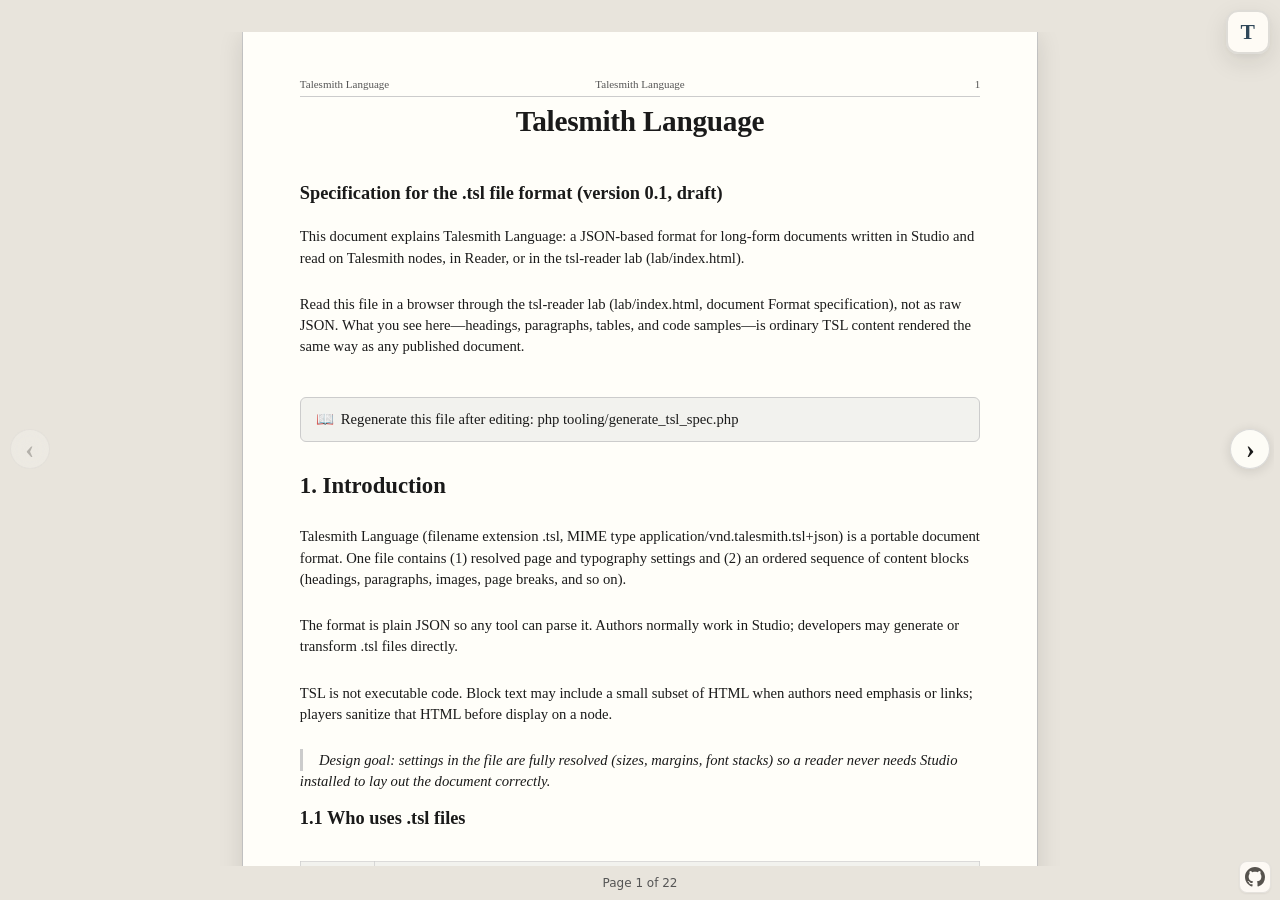
==== commit da1fac56: "- layout and sizing issues, desktop and mobile. - collapse the lab chrome into a T menu - added prog" ====
--- a/lab/index.html
+++ b/lab/index.html
@@ -6,104 +6,20 @@
     <title>Talesmith Lang (.tsl) player</title>
     <link rel="stylesheet" href="../player/tsl.css">
     <link rel="stylesheet" href="../player/lab.css">
+    <script>
+    /* Stamp the saved reader theme on <html> before first paint so lab chrome and page
+       agree on load/refresh (lab.js keeps it in sync on tsl:readingprefs). */
+    (function (d) {
+        var t = 'light';
+        try {
+            var p = JSON.parse(localStorage.getItem('reader:prefs') || 'null');
+            if (p && (p.theme === 'sepia' || p.theme === 'dark' || p.theme === 'light')) { t = p.theme; }
+        } catch (e) { /* private mode */ }
+        d.documentElement.setAttribute('data-tsl-reader-theme', t);
+    })(document);
+    </script>
 </head>
 <body>
-    <header class="tsl-lab-header">
-        <div class="tsl-lab-bar">
-            <div class="tsl-lab-bar-scroll">
-            <span class="tsl-lab-mark" aria-hidden="true">TSL</span>
-            <label class="tsl-lab-sample-label">
-                <span class="tsl-lab-sample-text">Document</span>
-                <span class="tsl-lab-select-wrap">
-                    <select data-tsl-sample-select>
-                        <option value="">Choose…</option>
-                        <option value="../spec/specification-0.1.tsl" selected>0.1 Specification</option>
-                        <option value="../spec/tsl-spec.tsl">Format specification</option>
-                        <option value="../examples/rich-content.tsl">Rich content blocks</option>
-                        <option value="../examples/print-layout.tsl">Print layout &amp; pages</option>
-                    </select>
-                </span>
-            </label>
-            <label class="tsl-lab-file-label">
-                <span class="tsl-lab-btn tsl-lab-btn-secondary">Open…</span>
-                <input type="file" data-tsl-file accept=".tsl,.html,.htm,application/json,text/html" hidden>
-            </label>
-            <button type="button" class="tsl-lab-btn tsl-lab-btn-ghost" data-tsl-download hidden>Download</button>
-            <button type="button" class="tsl-lab-btn tsl-lab-btn-ghost" data-tsl-reload hidden>Reload</button>
-            <button type="button" class="tsl-lab-btn tsl-lab-btn-ghost" data-tsl-contents-toggle aria-expanded="false" aria-controls="tsl-lab-contents" title="Document outline (])">Contents</button>
-            <button type="button" class="tsl-lab-btn tsl-lab-btn-secondary" data-tsl-print title="Print or save as PDF">Print</button>
-            </div>
-            <div class="tsl-lab-typo-wrap">
-                <button type="button" class="tsl-lab-typo-btn" data-tsl-read-toggle aria-expanded="false" aria-haspopup="dialog" aria-controls="tsl-read-menu" title="Reading settings">
-                    <span class="tsl-lab-typo-icon" aria-hidden="true">T</span>
-                    <span class="visually-hidden">Reading settings</span>
-                </button>
-                <div class="tsl-lab-read-menu" data-tsl-read-menu id="tsl-read-menu" role="dialog" aria-labelledby="tsl-read-menu-title" aria-label="Reading settings" hidden>
-                    <p class="tsl-lab-read-menu-title" id="tsl-read-menu-title">Reading settings</p>
-                    <section class="tsl-lab-read" data-tsl-settings>
-                        <div class="tsl-lab-read-row">
-                            <span class="tsl-lab-read-label">Font</span>
-                            <div class="tsl-lab-seg" role="radiogroup" aria-label="Font">
-                                <button type="button" role="radio" data-tsl-pref="font" data-value="serif">Serif</button>
-                                <button type="button" role="radio" data-tsl-pref="font" data-value="sans">Sans</button>
-                                <button type="button" role="radio" data-tsl-pref="font" data-value="mono">Mono</button>
-                            </div>
-                        </div>
-                        <div class="tsl-lab-read-row">
-                            <span class="tsl-lab-read-label">Size</span>
-                            <div class="tsl-lab-sizes">
-                                <button type="button" class="tsl-lab-size-step" data-tsl-size-step="-1" aria-label="Smaller text">A−</button>
-                                <div class="tsl-lab-steps" role="radiogroup" aria-label="Text size">
-                                    <button type="button" role="radio" data-tsl-pref="size" data-value="14" aria-label="14 pixels"></button>
-                                    <button type="button" role="radio" data-tsl-pref="size" data-value="16" aria-label="16 pixels"></button>
-                                    <button type="button" role="radio" data-tsl-pref="size" data-value="18" aria-label="18 pixels"></button>
-                                    <button type="button" role="radio" data-tsl-pref="size" data-value="20" aria-label="20 pixels"></button>
-                                    <button type="button" role="radio" data-tsl-pref="size" data-value="24" aria-label="24 pixels"></button>
-                                </div>
-                                <button type="button" class="tsl-lab-size-step" data-tsl-size-step="1" aria-label="Larger text">A+</button>
-                            </div>
-                        </div>
-                        <div class="tsl-lab-read-row">
-                            <span class="tsl-lab-read-label">Page colour</span>
-                            <div class="tsl-lab-seg" role="radiogroup" aria-label="Page colour">
-                                <button type="button" role="radio" data-tsl-pref="theme" data-value="light">Light</button>
-                                <button type="button" role="radio" data-tsl-pref="theme" data-value="sepia">Sepia</button>
-                                <button type="button" role="radio" data-tsl-pref="theme" data-value="dark">Dark</button>
-                            </div>
-                        </div>
-                        <div class="tsl-lab-read-row">
-                            <span class="tsl-lab-read-label">Line width</span>
-                            <div class="tsl-lab-seg" role="radiogroup" aria-label="Line width">
-                                <button type="button" role="radio" data-tsl-pref="width" data-value="narrow">Narrow</button>
-                                <button type="button" role="radio" data-tsl-pref="width" data-value="medium">Medium</button>
-                                <button type="button" role="radio" data-tsl-pref="width" data-value="wide">Wide</button>
-                            </div>
-                        </div>
-                        <div class="tsl-lab-read-row" data-tsl-layout-row>
-                            <span class="tsl-lab-read-label">Layout</span>
-                            <div class="tsl-lab-seg" role="radiogroup" aria-label="Layout">
-                                <button type="button" role="radio" data-tsl-pref="layout" data-value="pages">Pages</button>
-                                <button type="button" role="radio" data-tsl-pref="layout" data-value="scroll">Scroll</button>
-                            </div>
-                        </div>
-                        <div class="tsl-lab-read-row" data-tsl-pagefit-row>
-                            <span class="tsl-lab-read-label">Page size</span>
-                            <div class="tsl-lab-seg" role="radiogroup" aria-label="Page size on screen">
-                                <button type="button" role="radio" data-tsl-pref="pageFit" data-value="fit">Fit width</button>
-                                <button type="button" role="radio" data-tsl-pref="pageFit" data-value="scale">Fit screen</button>
-                                <button type="button" role="radio" data-tsl-pref="pageFit" data-value="native">Actual</button>
-                            </div>
-                        </div>
-                        <div class="tsl-lab-read-foot">
-                            <span>Saved on this device</span>
-                            <button type="button" data-tsl-prefs-reset>Reset</button>
-                        </div>
-                    </section>
-                </div>
-            </div>
-            <span class="tsl-lab-status" data-tsl-status role="status" aria-live="polite"></span>
-        </div>
-    </header>
     <div class="tsl-lab-body">
         <aside class="tsl-lab-contents" id="tsl-lab-contents" data-tsl-lab-contents hidden>
             <div class="tsl-lab-contents-head">
@@ -116,6 +32,100 @@
             <div class="tsl-lab-mount" data-tsl-mount></div>
         </main>
     </div>
+
+    <div class="tsl-lab-fab-root" data-tsl-lab-fab>
+        <div class="tsl-lab-fab-backdrop" data-tsl-lab-fab-backdrop aria-hidden="true"></div>
+        <button type="button" class="tsl-lab-fab" data-tsl-lab-fab-toggle aria-expanded="false" aria-haspopup="dialog" aria-controls="tsl-lab-panel" title="Lab &amp; reading settings">
+            <span class="tsl-lab-fab-icon" aria-hidden="true">T</span>
+            <span class="visually-hidden">Lab and reading settings</span>
+        </button>
+        <div class="tsl-lab-panel" data-tsl-lab-panel id="tsl-lab-panel" role="dialog" aria-labelledby="tsl-lab-panel-title" aria-label="TSL lab">
+            <div class="tsl-lab-panel-inner">
+                <p class="tsl-lab-panel-title" id="tsl-lab-panel-title">TSL lab</p>
+                <div class="tsl-lab-toolbar">
+                    <span class="tsl-lab-mark" aria-hidden="true">TSL</span>
+                    <label class="tsl-lab-sample-label">
+                        <span class="visually-hidden">Document</span>
+                        <span class="tsl-lab-select-wrap">
+                            <select data-tsl-sample-select></select>
+                        </span>
+                    </label>
+                    <label class="tsl-lab-file-label">
+                        <span class="tsl-lab-btn tsl-lab-btn-secondary">Open…</span>
+                        <input type="file" data-tsl-file accept=".tsl,.html,.htm,application/json,text/html" hidden>
+                    </label>
+                    <button type="button" class="tsl-lab-btn tsl-lab-btn-ghost" data-tsl-download hidden>Download</button>
+                    <button type="button" class="tsl-lab-btn tsl-lab-btn-ghost" data-tsl-reload hidden>Reload</button>
+                    <button type="button" class="tsl-lab-btn tsl-lab-btn-ghost" data-tsl-contents-toggle aria-expanded="false" aria-controls="tsl-lab-contents" title="Document outline (])">Contents</button>
+                    <button type="button" class="tsl-lab-btn tsl-lab-btn-secondary" data-tsl-print title="Print or save as PDF">Print</button>
+                </div>
+                <p class="tsl-lab-status" data-tsl-status role="status" aria-live="polite"></p>
+                <section class="tsl-lab-read" data-tsl-settings>
+                    <p class="tsl-lab-read-heading">Reading</p>
+                    <div class="tsl-lab-read-row">
+                        <span class="tsl-lab-read-label">Font</span>
+                        <div class="tsl-lab-seg" role="radiogroup" aria-label="Font">
+                            <button type="button" role="radio" data-tsl-pref="font" data-value="serif">Serif</button>
+                            <button type="button" role="radio" data-tsl-pref="font" data-value="sans">Sans</button>
+                            <button type="button" role="radio" data-tsl-pref="font" data-value="mono">Mono</button>
+                        </div>
+                    </div>
+                    <div class="tsl-lab-read-row">
+                        <span class="tsl-lab-read-label">Size</span>
+                        <div class="tsl-lab-sizes">
+                            <button type="button" class="tsl-lab-size-step" data-tsl-size-step="-1" aria-label="Smaller text">A−</button>
+                            <div class="tsl-lab-steps" role="radiogroup" aria-label="Text size">
+                                <button type="button" role="radio" data-tsl-pref="size" data-value="14" aria-label="14 pixels"></button>
+                                <button type="button" role="radio" data-tsl-pref="size" data-value="16" aria-label="16 pixels"></button>
+                                <button type="button" role="radio" data-tsl-pref="size" data-value="18" aria-label="18 pixels"></button>
+                                <button type="button" role="radio" data-tsl-pref="size" data-value="20" aria-label="20 pixels"></button>
+                                <button type="button" role="radio" data-tsl-pref="size" data-value="24" aria-label="24 pixels"></button>
+                            </div>
+                            <button type="button" class="tsl-lab-size-step" data-tsl-size-step="1" aria-label="Larger text">A+</button>
+                        </div>
+                    </div>
+                    <div class="tsl-lab-read-row">
+                        <span class="tsl-lab-read-label">Page colour</span>
+                        <div class="tsl-lab-seg" role="radiogroup" aria-label="Page colour">
+                            <button type="button" role="radio" data-tsl-pref="theme" data-value="light">Light</button>
+                            <button type="button" role="radio" data-tsl-pref="theme" data-value="sepia">Sepia</button>
+                            <button type="button" role="radio" data-tsl-pref="theme" data-value="dark">Dark</button>
+                        </div>
+                    </div>
+                    <div class="tsl-lab-read-row" data-tsl-pref-row="width">
+                        <span class="tsl-lab-read-label">Line width</span>
+                        <div class="tsl-lab-seg" role="radiogroup" aria-label="Line width">
+                            <button type="button" role="radio" data-tsl-pref="width" data-value="narrow">Narrow</button>
+                            <button type="button" role="radio" data-tsl-pref="width" data-value="medium">Medium</button>
+                            <button type="button" role="radio" data-tsl-pref="width" data-value="wide">Wide</button>
+                        </div>
+                        <span class="tsl-lab-read-note" data-tsl-pref-note hidden>Scroll layout only. Pages keep the document's trim size.</span>
+                    </div>
+                    <div class="tsl-lab-read-row" data-tsl-layout-row>
+                        <span class="tsl-lab-read-label">Layout</span>
+                        <div class="tsl-lab-seg" role="radiogroup" aria-label="Layout">
+                            <button type="button" role="radio" data-tsl-pref="layout" data-value="pages">Pages</button>
+                            <button type="button" role="radio" data-tsl-pref="layout" data-value="scroll">Scroll</button>
+                        </div>
+                    </div>
+                    <div class="tsl-lab-read-row" data-tsl-pagefit-row data-tsl-pref-row="pageFit">
+                        <span class="tsl-lab-read-label">Page size</span>
+                        <div class="tsl-lab-seg" role="radiogroup" aria-label="Page size on screen">
+                            <button type="button" role="radio" data-tsl-pref="pageFit" data-value="fit">Fit width</button>
+                            <button type="button" role="radio" data-tsl-pref="pageFit" data-value="scale">Fit screen</button>
+                            <button type="button" role="radio" data-tsl-pref="pageFit" data-value="native">Actual</button>
+                        </div>
+                        <span class="tsl-lab-read-note" data-tsl-pref-note hidden>Pages layout only.</span>
+                    </div>
+                    <div class="tsl-lab-read-foot">
+                        <span>Saved on this device</span>
+                        <button type="button" data-tsl-prefs-reset>Reset</button>
+                    </div>
+                </section>
+            </div>
+        </div>
+    </div>
+
     <script>
     (function (g) {
         g.__TalesmithTslStorage = {
@@ -130,6 +140,7 @@
     </script>
     <script src="../player/tsl.js"></script>
     <script src="lab-rules.js"></script>
+    <script src="lab-documents.js"></script>
     <script src="lab.js"></script>
     <div class="tsl-lab-float">
         <a class="tsl-lab-float-link" href="https://github.com/JonathanCrossland/tsl-reader" rel="noopener noreferrer" target="_blank">
--- a/player/tsl.css
+++ b/player/tsl.css
@@ -151,21 +151,9 @@
     --tsl-page-fit-w: min(var(--tsl-page-w), 100%);
 }
 
-.tsl-root[data-tsl-layout="pages"][data-tsl-reader-width="narrow"] {
-    --tsl-page-fit-w: min(var(--tsl-page-w), 58ch, 92%);
-}
-
-.tsl-root[data-tsl-layout="pages"][data-tsl-reader-width="wide"] {
-    --tsl-page-fit-w: min(100%, max(var(--tsl-page-w), 76ch));
-}
-
-.tsl-root[data-tsl-layout="pages"][data-tsl-page-view="spread"][data-tsl-reader-width="narrow"] {
-    --tsl-page-fit-w: min(var(--tsl-page-w), calc((100% - var(--tsl-pager-gutter)) / 2 * 0.92));
-}
-
-.tsl-root[data-tsl-layout="pages"][data-tsl-page-view="spread"][data-tsl-reader-width="wide"] {
-    --tsl-page-fit-w: min(var(--tsl-page-w), calc((100% - var(--tsl-pager-gutter)) / 2 * 1.06));
-}
+/* Reader line width (narrow/medium/wide) does not resize pages: a page is the spec's
+   fixed trim, paginated at that width. Width applies to the scroll layout only
+   (--tsl-reader-measure); the reader UI disables it in pages (readingPrefApplies). */
 
 .tsl-root[data-tsl-page-fit="native"] {
     --tsl-page-fit-w: var(--tsl-page-w);
@@ -275,6 +263,186 @@
     .tsl-root[data-tsl-layout="pages"][data-tsl-page-view="single"]:not([data-tsl-page-fit="native"]) {
         --tsl-page-fit-w: min(var(--tsl-page-w), 100%);
     }
+}
+
+/* Lab / narrow viewports: full-bleed pager (tsl.js data-tsl-compact-pager, fit → fit screen). */
+.tsl-root[data-tsl-compact-pager="1"][data-tsl-layout="pages"] {
+    padding-left: 0;
+    padding-right: 0;
+    padding-bottom: 0;
+    --tsl-pager-gutter: 0;
+    --tsl-pad-edge: max(12px, 0.875rem);
+    --tsl-pad-out: var(--tsl-pad-edge);
+    --tsl-pad-gutter: var(--tsl-pad-edge);
+}
+
+.tsl-root[data-tsl-compact-pager="1"] .tsl-page[data-tsl-side="left"],
+.tsl-root[data-tsl-compact-pager="1"] .tsl-page[data-tsl-side="right"],
+.tsl-root[data-tsl-compact-pager="1"] .tsl-page[data-tsl-side="any"],
+.tsl-root[data-tsl-compact-pager="1"] .tsl-page:not([data-tsl-side]) {
+    padding: var(--tsl-pad-t) var(--tsl-pad-edge) var(--tsl-pad-b) var(--tsl-pad-edge);
+}
+
+.tsl-lab-mount .tsl-root[data-tsl-compact-pager="1"][data-tsl-layout="pages"] {
+    padding-bottom: 0;
+    height: 100%;
+    max-height: 100%;
+}
+
+.tsl-root[data-tsl-compact-pager="1"] .tsl-pager-wrap {
+    height: 100%;
+    max-height: 100%;
+}
+
+.tsl-root[data-tsl-compact-pager="1"] .tsl-pager {
+    flex: 1 1 0;
+    min-height: 0;
+    max-height: 100%;
+}
+
+.tsl-root[data-tsl-compact-pager="1"] .tsl-pager-status {
+    flex-shrink: 0;
+    margin: 0;
+    padding: 0.35rem 0.5rem max(0.35rem, env(safe-area-inset-bottom, 0));
+}
+
+.tsl-root[data-tsl-compact-pager="1"] .tsl-pager-viewport {
+    padding: 0;
+    overflow: hidden;
+    touch-action: manipulation;
+}
+
+/* Horizontal slides: each page fills the viewport; index shifts pages sideways (incl. inside spreads). */
+.tsl-root[data-tsl-compact-pager="1"][data-tsl-pager-flow="horizontal"] .tsl-pager-viewport {
+    flex: 1 1 0;
+    min-height: 0;
+    max-height: 100%;
+    overflow: hidden;
+    align-items: stretch;
+    justify-content: flex-start;
+}
+
+.tsl-root[data-tsl-compact-pager="1"][data-tsl-pager-flow="horizontal"] .tsl-pages {
+    position: relative;
+    display: block;
+    width: 100%;
+    height: 100%;
+    max-width: none;
+    gap: 0;
+    transform: none;
+    transition: none;
+}
+
+.tsl-root[data-tsl-compact-pager="1"][data-tsl-pager-flow="horizontal"] .tsl-spread {
+    display: contents;
+}
+
+.tsl-root[data-tsl-compact-pager="1"][data-tsl-pager-flow="horizontal"][data-tsl-layout="pages"] .tsl-page:not([aria-hidden="true"]) {
+    position: absolute;
+    top: 0;
+    left: 0;
+    width: 100%;
+    height: 100%;
+    display: grid;
+    grid-template-rows: auto minmax(0, 1fr) auto;
+    align-content: stretch;
+    align-items: stretch;
+    justify-items: stretch;
+    overflow: hidden;
+    margin: 0;
+    max-width: none;
+    box-sizing: border-box;
+    box-shadow: none;
+    border: 0;
+    background: var(--tsl-bg, var(--tsl-paper, #fff));
+    transform: translate3d(
+        calc((var(--tsl-pager-slide-i, 0) - var(--tsl-pager-index, 0)) * 100%),
+        0,
+        0
+    );
+    opacity: calc(1 - 0.07 * var(--tsl-pager-slide-off, 0));
+    transition:
+        transform 0.42s cubic-bezier(0.22, 1, 0.36, 1),
+        opacity 0.42s cubic-bezier(0.22, 1, 0.36, 1);
+    backface-visibility: hidden;
+    will-change: transform, opacity;
+}
+
+.tsl-root[data-tsl-compact-pager="1"][data-tsl-layout="pages"] .tsl-page:not([data-tsl-full-bleed="1"]) {
+    height: 100%;
+    min-height: 100%;
+    max-height: 100%;
+}
+
+.tsl-root[data-tsl-compact-pager="1"] .tsl-page:not([data-tsl-full-bleed="1"]) .tsl-region--header {
+    grid-row: 1;
+}
+
+.tsl-root[data-tsl-compact-pager="1"] .tsl-page:not([data-tsl-full-bleed="1"]) .tsl-body {
+    grid-row: 2;
+    min-height: 0;
+    overflow-x: hidden;
+    overflow-y: auto;
+    -webkit-overflow-scrolling: touch;
+}
+
+.tsl-root[data-tsl-compact-pager="1"] .tsl-page:not([data-tsl-full-bleed="1"]) .tsl-region--footer {
+    grid-row: 3;
+    align-self: end;
+}
+
+.tsl-root[data-tsl-compact-pager="1"] .tsl-pager-zoom-shell {
+    width: 100%;
+    height: 100%;
+    max-width: none;
+    margin: 0;
+}
+
+@media (prefers-reduced-motion: reduce) {
+    .tsl-root[data-tsl-compact-pager="1"][data-tsl-pager-flow="horizontal"][data-tsl-layout="pages"] .tsl-page:not([aria-hidden="true"]) {
+        transition: none;
+    }
+}
+
+.tsl-root[data-tsl-compact-pager="1"][data-tsl-pager-flow="horizontal"][data-tsl-layout="pages"] .tsl-page.is-active {
+    z-index: 2;
+}
+
+.tsl-root[data-tsl-compact-pager="1"]:not([data-tsl-pager-flow="horizontal"]) .tsl-pages {
+    display: flex;
+    flex-direction: column;
+    align-items: center;
+    width: 100%;
+}
+
+.tsl-pager-zoom-shell {
+    flex-shrink: 0;
+    box-sizing: border-box;
+}
+
+.tsl-root[data-tsl-compact-pager="1"] .tsl-pager-wrap {
+    flex: 1 1 0;
+    min-height: 0;
+    max-height: 100%;
+    overflow: hidden;
+}
+
+.tsl-root[data-tsl-compact-pager="1"][data-tsl-page-fit="fit"] .tsl-pager-viewport,
+.tsl-root[data-tsl-compact-pager="1"][data-tsl-page-fit="scale"] .tsl-pager-viewport {
+    overflow: hidden;
+    flex: 1 1 0;
+    min-height: 0;
+    max-height: 100%;
+}
+
+.tsl-root[data-tsl-compact-pager="1"] .tsl-pager-arrow {
+    display: none;
+}
+
+.tsl-root[data-tsl-compact-pager="1"] .tsl-pager-status {
+    margin: 0.3rem 0 0;
+    padding: 0 max(0.5rem, env(safe-area-inset-right, 0)) max(0.2rem, env(safe-area-inset-bottom, 0))
+        max(0.5rem, env(safe-area-inset-left, 0));
 }
 
 .tsl-pager-arrow {
@@ -413,6 +581,16 @@
     margin: 0 auto;
 }
 
+/* Compact carousel: every slide stays in the deck (overrides single-view display:none). */
+.tsl-root[data-tsl-compact-pager="1"][data-tsl-layout="pages"] .tsl-spread {
+    display: contents !important;
+}
+
+.tsl-root[data-tsl-compact-pager="1"][data-tsl-pager-flow="horizontal"][data-tsl-layout="pages"] .tsl-pages > .tsl-page:not([aria-hidden="true"]),
+.tsl-root[data-tsl-compact-pager="1"][data-tsl-pager-flow="horizontal"] .tsl-spread .tsl-page:not([aria-hidden="true"]) {
+    display: grid !important;
+}
+
 .tsl-pages {
     display: flex;
     flex-direction: column;
@@ -1038,6 +1216,10 @@
 
 .document-tsl[data-tsl-layout="scroll"] .post-lean-html-article-wrap {
     max-width: var(--tsl-reader-measure, 66ch);
+    margin-left: auto;
+    margin-right: auto;
+    width: 100%;
+    box-sizing: border-box;
 }
 
 .document-tsl[data-tsl-layout="scroll"] .studio-lean-tsl {
@@ -1054,6 +1236,37 @@
     display: none;
 }
 
+/* Scroll: min-width 0 for flex children; do not override reading measure on the wrap / .tsl-pages. */
+.document-tsl[data-tsl-layout="scroll"] .studio-lean-tsl,
+.tsl-root[data-tsl-layout="scroll"] .tsl-pages {
+    min-width: 0;
+}
+
+.document-tsl[data-tsl-layout="scroll"] .studio-lean-tsl {
+    max-width: 100%;
+    box-sizing: border-box;
+}
+
+.tsl-root[data-tsl-layout="scroll"] .tsl-pages {
+    box-sizing: border-box;
+}
+
+.document-tsl[data-tsl-layout="scroll"] pre,
+.document-tsl[data-tsl-layout="scroll"] .studio-lean-code,
+.tsl-root[data-tsl-layout="scroll"] .tsl-block--code {
+    max-width: 100%;
+    overflow-x: auto;
+    -webkit-overflow-scrolling: touch;
+    box-sizing: border-box;
+}
+
+.document-tsl[data-tsl-layout="scroll"] pre code,
+.tsl-root[data-tsl-layout="scroll"] .tsl-block--code {
+    display: block;
+    white-space: pre;
+    overflow-x: auto;
+}
+
 /* Drop caps (lean HTML + paginated .tsl-root) */
 .studio-lean-tsl p.studio-has-dropcap,
 .tsl-root p.studio-has-dropcap,
@@ -1071,22 +1284,27 @@
     margin-left: var(--ts-dc-margin-left, 0);
 }
 
+/* The float box is exactly --ts-dc-lines body lines tall (cap-size × cap-height ratio), so
+   text wraps beside the cap for the configured number of lines. A letter cap's line-height
+   equals the cap-height ratio, which puts the cap's ink inside that box. */
 .dropcap:not(.be-dc-glyph-cap),
 .studio-dropcap:not(.be-dc-glyph-cap) {
     font-size: var(--ts-dc-cap-size, 2.5em);
+    line-height: var(--ts-dc-cap-height-ratio, 0.703);
+    height: calc(var(--ts-dc-cap-height-ratio, 0.703) * 1em);
 }
 
 .dropcap.be-dc-glyph-cap,
 .studio-dropcap.be-dc-glyph-cap {
-    width: var(--ts-dc-cap-size, 2.5em);
+    height: calc(var(--ts-dc-cap-size, 2.5em) * var(--ts-dc-cap-height-ratio, 0.703));
     color: inherit;
 }
 
 .dropcap.be-dc-glyph-cap .be-dc-glyph-svg,
 .studio-dropcap.be-dc-glyph-cap .be-dc-glyph-svg {
     display: block;
-    width: 100%;
-    height: auto;
+    width: auto;
+    height: 100%;
     fill: currentColor;
 }
 
@@ -1277,7 +1495,7 @@
         margin: 0;
     }
 
-    html[data-tsl-printing] .tsl-lab-header,
+    html[data-tsl-printing] .tsl-lab-fab-root,
     html[data-tsl-printing] .tsl-lab-float,
     html[data-tsl-printing] .rd-tb,
     html[data-tsl-printing] .rd-foot,
@@ -1426,3 +1644,130 @@
         break-after: auto;
     }
 }
+
+/* -------------------------------------------------------------------------
+   §6.23 Studio extension blocks — screenplay, stage, MathML.
+   Class hooks are per type (.studio-lean-<type>, shared by paged and lean);
+   values follow the Studio plugin print CSS (block-editor-script.css,
+   block-editor-stage.css, block-editor-math.css). Casing is display-only.
+   Intrinsic alignment (transition right, stage direction centred) matches
+   Studio, which ignores block align for these types; kept after the
+   align-* rule classes so it wins.
+   ------------------------------------------------------------------------- */
+.tsl-root .studio-lean-script-scene,
+.tsl-root .studio-lean-script-shot,
+.tsl-root .studio-lean-script-character,
+.tsl-root .studio-lean-script-transition,
+.tsl-root .studio-lean-stage-scene,
+.tsl-root .studio-lean-stage-action,
+.tsl-root .studio-lean-stage-direction,
+.studio-lean-tsl .studio-lean-script-scene,
+.studio-lean-tsl .studio-lean-script-shot,
+.studio-lean-tsl .studio-lean-script-character,
+.studio-lean-tsl .studio-lean-script-transition,
+.studio-lean-tsl .studio-lean-stage-scene,
+.studio-lean-tsl .studio-lean-stage-action,
+.studio-lean-tsl .studio-lean-stage-direction {
+    text-transform: uppercase;
+}
+
+.tsl-root .studio-lean-script-scene,
+.tsl-root .studio-lean-script-shot,
+.studio-lean-tsl .studio-lean-script-scene,
+.studio-lean-tsl .studio-lean-script-shot {
+    font-weight: 700;
+    margin-top: 1em;
+}
+
+/* Ruleset flag: script-scene showSceneNumbers → margin scene numbers. */
+.tsl-root .studio-lean-script-scene.tsl-scene-numbered,
+.studio-lean-tsl .studio-lean-script-scene.tsl-scene-numbered {
+    display: grid;
+    grid-template-columns: minmax(2rem, 2.75rem) minmax(0, 1fr) minmax(2rem, 2.75rem);
+    column-gap: 0.5rem;
+    align-items: start;
+}
+
+.studio-lean-scene-num {
+    font-size: 0.92em;
+    text-align: center;
+}
+
+.tsl-root .studio-lean-script-action,
+.studio-lean-tsl .studio-lean-script-action {
+    margin-top: 0.15em;
+}
+
+.tsl-root .studio-lean-script-character,
+.studio-lean-tsl .studio-lean-script-character {
+    margin-top: 1em;
+    margin-left: 37%;
+    max-width: 70%;
+}
+
+.tsl-root .studio-lean-script-dialogue,
+.studio-lean-tsl .studio-lean-script-dialogue {
+    margin-left: 17%;
+    margin-right: 15%;
+}
+
+.tsl-root .studio-lean-script-parenthetical,
+.studio-lean-tsl .studio-lean-script-parenthetical {
+    margin-left: 28%;
+    margin-right: 27%;
+}
+
+.tsl-root .studio-lean-script-transition,
+.studio-lean-tsl .studio-lean-script-transition {
+    margin-top: 1em;
+    text-align: right;
+}
+
+.tsl-root .studio-lean-stage-scene,
+.studio-lean-tsl .studio-lean-stage-scene {
+    font-weight: 700;
+    margin-top: 1.4em;
+}
+
+.tsl-root .studio-lean-stage-action,
+.studio-lean-tsl .studio-lean-stage-action {
+    margin-top: 1em;
+}
+
+.tsl-root .studio-lean-stage-direction,
+.studio-lean-tsl .studio-lean-stage-direction {
+    margin-top: 1.2em;
+    font-weight: 700;
+    text-align: center;
+}
+
+.tsl-root .studio-lean-stage-speech,
+.studio-lean-tsl .studio-lean-stage-speech {
+    display: grid;
+    grid-template-columns: 11.5em minmax(0, 1fr);
+    column-gap: 0.85em;
+    align-items: start;
+    margin-top: 0.35em;
+}
+
+.studio-lean-stage-name {
+    text-transform: uppercase;
+    font-weight: 700;
+}
+
+/* Ruleset flag: mathml display (block layout); without it the math sits inline. */
+.tsl-root .studio-lean-mathml.tsl-math-display,
+.studio-lean-tsl .studio-lean-mathml.tsl-math-display {
+    text-align: center;
+}
+
+/* Pages: a drop-cap paragraph contains its floated cap, so a short first fragment is
+   measured (and paginated) at the cap's full height instead of overflowing the page. */
+.tsl-root .tsl-block--paragraph.studio-has-dropcap {
+    display: flow-root;
+}
+
+/* Pages: continuation fragment of a split paragraph (no drop cap, no first-line indent). */
+.tsl-root .tsl-block--paragraph.tsl-block--continued {
+    text-indent: 0;
+}
--- a/player/lab.css
+++ b/player/lab.css
@@ -17,16 +17,84 @@
     --lab-shadow-sm: 0 1px 2px rgba(28, 25, 23, 0.06);
     --lab-shadow-md: 0 8px 24px rgba(28, 25, 23, 0.1), 0 2px 6px rgba(28, 25, 23, 0.04);
     --lab-shadow-menu: 0 16px 40px rgba(28, 25, 23, 0.14), 0 4px 12px rgba(28, 25, 23, 0.06);
+    --lab-tint: rgba(28, 25, 23, 0.06);
+    --lab-tint-strong: rgba(28, 25, 23, 0.12);
+    --lab-mark-bg: linear-gradient(145deg, #4a6278 0%, #2f4759 100%);
+    --lab-mark-ink: #fffcf7;
+    --lab-error: #9f2c2c;
+    color-scheme: light;
     --lab-radius-sm: 8px;
     --lab-radius-md: 12px;
     --lab-radius-pill: 999px;
     --lab-font-ui: ui-sans-serif, system-ui, -apple-system, "Segoe UI", Roboto, "Helvetica Neue", sans-serif;
     --lab-font-display: Georgia, "Iowan Old Style", "Palatino Linotype", Palatino, "Times New Roman", serif;
     --lab-header-max: 56rem;
-    --tsl-lab-header-block: 4.25rem;
+    --tsl-lab-header-block: 0px;
     --tsl-lab-contents-width: min(16.5rem, 42vw);
     /* 16px avoids iOS Safari focus-zoom on selects and inputs */
     --lab-control-font-size: 1rem;
+    --lab-read-progress: #2f8f52;
+    --lab-read-progress-track: color-mix(in srgb, var(--lab-border-strong) 85%, transparent);
+}
+
+/* —— Reader theme → lab chrome ——
+   The T menu "Page colour" (reader:prefs theme) is stamped on <html> as
+   data-tsl-reader-theme (inline script in lab/index.html before paint, then lab.js on
+   tsl:readingprefs), so header, menu, contents and stage follow the page palette
+   (player/tsl.css .tsl-root[data-tsl-reader-theme]). Light = the :root defaults. */
+
+html[data-tsl-reader-theme="sepia"] {
+    --lab-bg: #e8dfd0;
+    --lab-bg-subtle: linear-gradient(180deg, #ece4d6 0%, #e2d8c6 100%);
+    --lab-surface: #f4ecdd;
+    --lab-surface-elevated: #f9f3e8;
+    --lab-ink: #433a2e;
+    --lab-ink-muted: #6e6150;
+    --lab-ink-faint: #8a7a64;
+    --lab-border: rgba(67, 58, 46, 0.14);
+    --lab-border-strong: rgba(67, 58, 46, 0.22);
+    --lab-accent: #8a6440;
+    --lab-accent-hover: #6f4f31;
+    --lab-accent-soft: #ead9c1;
+    --lab-accent-ring: rgba(138, 100, 64, 0.35);
+    --lab-shadow-sm: 0 1px 2px rgba(67, 58, 46, 0.08);
+    --lab-shadow-md: 0 8px 24px rgba(67, 58, 46, 0.12), 0 2px 6px rgba(67, 58, 46, 0.05);
+    --lab-shadow-menu: 0 16px 40px rgba(67, 58, 46, 0.16), 0 4px 12px rgba(67, 58, 46, 0.07);
+    --lab-tint: rgba(67, 58, 46, 0.07);
+    --lab-tint-strong: rgba(67, 58, 46, 0.14);
+    --lab-mark-bg: linear-gradient(145deg, #9a7550 0%, #6f4f31 100%);
+    --lab-mark-ink: #f9f3e8;
+    --lab-error: #9a3324;
+    color-scheme: light;
+}
+
+html[data-tsl-reader-theme="dark"] {
+    --lab-bg: #121110;
+    --lab-bg-subtle: linear-gradient(180deg, #171614 0%, #0f0e0d 100%);
+    --lab-surface: #1e1c19;
+    --lab-surface-elevated: #2a2723;
+    --lab-ink: #d2cdc4;
+    --lab-ink-muted: #a39d92;
+    --lab-ink-faint: #857f75;
+    --lab-border: rgba(210, 205, 196, 0.12);
+    --lab-border-strong: rgba(210, 205, 196, 0.2);
+    --lab-accent: #8fb0cb;
+    --lab-accent-hover: #abc5da;
+    --lab-accent-soft: rgba(143, 176, 203, 0.16);
+    --lab-accent-ring: rgba(143, 176, 203, 0.4);
+    --lab-shadow-sm: 0 1px 2px rgba(0, 0, 0, 0.4);
+    --lab-shadow-md: 0 8px 24px rgba(0, 0, 0, 0.45), 0 2px 6px rgba(0, 0, 0, 0.3);
+    --lab-shadow-menu: 0 16px 40px rgba(0, 0, 0, 0.55), 0 4px 12px rgba(0, 0, 0, 0.35);
+    --lab-tint: rgba(210, 205, 196, 0.07);
+    --lab-tint-strong: rgba(210, 205, 196, 0.18);
+    --lab-mark-bg: linear-gradient(145deg, #5b7790 0%, #3d5a73 100%);
+    --lab-mark-ink: #f1ede6;
+    --lab-error: #e08a7e;
+    color-scheme: dark;
+}
+
+html[data-tsl-reader-theme] {
+    background: var(--lab-bg);
 }
 
 *,
@@ -52,19 +120,186 @@
     text-size-adjust: 100%;
 }
 
-/* —— Header —— */
-
-.tsl-lab-header {
-    position: sticky;
-    top: 0;
-    z-index: 100;
-    padding: 0.45rem 1rem;
-    background: color-mix(in srgb, var(--lab-surface) 92%, transparent);
-    backdrop-filter: blur(14px);
-    -webkit-backdrop-filter: blur(14px);
-    border-bottom: 1px solid var(--lab-border);
-    box-shadow: var(--lab-shadow-sm);
-}
+/* —— Floating lab shell (T) —— */
+
+.tsl-lab-fab-root {
+    position: fixed;
+    z-index: 300;
+    top: max(0.65rem, env(safe-area-inset-top, 0));
+    right: max(0.65rem, env(safe-area-inset-right, 0));
+    display: flex;
+    flex-direction: column;
+    align-items: flex-end;
+    pointer-events: none;
+}
+
+.tsl-lab-fab {
+    position: relative;
+    z-index: 3;
+    pointer-events: auto;
+    display: inline-flex;
+    align-items: center;
+    justify-content: center;
+    width: 2.75rem;
+    height: 2.75rem;
+    padding: 0;
+    border: 2px solid var(--lab-read-progress-track);
+    border-radius: var(--lab-radius-md);
+    background: color-mix(in srgb, var(--lab-surface) 94%, transparent);
+    backdrop-filter: blur(12px);
+    -webkit-backdrop-filter: blur(12px);
+    cursor: pointer;
+    box-shadow: var(--lab-shadow-md);
+    transition: border-color 0.2s ease, box-shadow 0.2s ease, transform 0.22s ease;
+    --tsl-lab-read-progress: 0;
+}
+
+/* Reading progress: clockwise from 12 o'clock (6 o'clock ≈ 50%). */
+.tsl-lab-fab::before {
+    content: "";
+    position: absolute;
+    inset: -2px;
+    border-radius: inherit;
+    padding: 2px;
+    box-sizing: border-box;
+    background: conic-gradient(
+        from 0deg,
+        var(--lab-read-progress) calc(var(--tsl-lab-read-progress, 0) * 1turn),
+        transparent 0
+    );
+    -webkit-mask:
+        linear-gradient(#000 0 0) content-box,
+        linear-gradient(#000 0 0);
+    -webkit-mask-composite: xor;
+    mask:
+        linear-gradient(#000 0 0) content-box,
+        linear-gradient(#000 0 0);
+    mask-composite: exclude;
+    pointer-events: none;
+    z-index: 0;
+    transition: opacity 0.2s ease;
+}
+
+.tsl-lab-fab-icon {
+    position: relative;
+    z-index: 1;
+    font-family: var(--lab-font-display);
+    font-size: 1.35rem;
+    font-weight: 600;
+    line-height: 1;
+    color: var(--lab-accent-hover);
+}
+
+.tsl-lab-fab:hover {
+    border-color: var(--lab-accent);
+}
+
+.tsl-lab-fab.is-open {
+    border-color: var(--lab-accent);
+    box-shadow: 0 0 0 3px var(--lab-accent-ring), var(--lab-shadow-md);
+    transform: rotate(-4deg) scale(1.02);
+}
+
+.tsl-lab-fab:focus-visible {
+    outline: none;
+    box-shadow: 0 0 0 3px var(--lab-accent-ring), var(--lab-shadow-md);
+}
+
+.tsl-lab-fab-backdrop {
+    position: fixed;
+    inset: 0;
+    z-index: 1;
+    background: rgba(28, 25, 23, 0.22);
+    opacity: 0;
+    visibility: hidden;
+    transition: opacity 0.25s ease, visibility 0s linear 0.25s;
+    pointer-events: none;
+}
+
+html[data-tsl-reader-theme="dark"] .tsl-lab-fab-backdrop {
+    background: rgba(0, 0, 0, 0.45);
+}
+
+.tsl-lab-fab-root.is-open .tsl-lab-fab-backdrop {
+    opacity: 1;
+    visibility: visible;
+    transition: opacity 0.25s ease;
+    pointer-events: auto;
+}
+
+.tsl-lab-panel {
+    position: absolute;
+    top: calc(100% + 0.55rem);
+    right: 0;
+    z-index: 4;
+    width: min(22rem, calc(100vw - 1.25rem));
+    max-height: min(78dvh, calc(100dvh - 5rem));
+    opacity: 0;
+    visibility: hidden;
+    transform: translateY(-10px) scale(0.94);
+    transform-origin: top right;
+    transition:
+        opacity 0.24s ease,
+        transform 0.24s cubic-bezier(0.22, 1, 0.36, 1),
+        visibility 0s linear 0.24s;
+    pointer-events: none;
+}
+
+.tsl-lab-fab-root.is-open .tsl-lab-panel {
+    opacity: 1;
+    visibility: visible;
+    transform: translateY(0) scale(1);
+    transition:
+        opacity 0.24s ease,
+        transform 0.24s cubic-bezier(0.22, 1, 0.36, 1);
+    pointer-events: auto;
+}
+
+.tsl-lab-panel-inner {
+    max-height: inherit;
+    overflow-x: hidden;
+    overflow-y: auto;
+    overscroll-behavior: contain;
+    padding: 0.85rem 1rem 1rem;
+    background: var(--lab-surface-elevated);
+    border: 1px solid var(--lab-border);
+    border-radius: var(--lab-radius-md);
+    box-shadow: var(--lab-shadow-menu);
+}
+
+.tsl-lab-panel-title {
+    margin: 0 0 0.65rem;
+    font-family: var(--lab-font-display);
+    font-size: 1rem;
+    font-weight: 600;
+    letter-spacing: -0.02em;
+    color: var(--lab-ink);
+}
+
+.tsl-lab-toolbar {
+    display: flex;
+    flex-wrap: wrap;
+    align-items: center;
+    gap: 0.4rem 0.5rem;
+    margin-bottom: 0.5rem;
+}
+
+.tsl-lab-toolbar .tsl-lab-sample-label {
+    flex: 1 1 9rem;
+    min-width: 0;
+}
+
+.tsl-lab-read-heading {
+    margin: 0.75rem 0 0.65rem;
+    padding-top: 0.65rem;
+    border-top: 1px solid var(--lab-border);
+    font-family: var(--lab-font-display);
+    font-size: 0.92rem;
+    font-weight: 600;
+    color: var(--lab-ink);
+}
+
+/* —— Toolbar controls (panel + legacy) —— */
 
 .tsl-lab-bar {
     display: flex;
@@ -106,8 +341,8 @@
     font-size: 0.62rem;
     font-weight: 700;
     letter-spacing: 0.06em;
-    color: var(--lab-surface);
-    background: linear-gradient(145deg, #4a6278 0%, #2f4759 100%);
+    color: var(--lab-mark-ink);
+    background: var(--lab-mark-bg);
     border-radius: 6px;
     box-shadow: inset 0 1px 0 rgba(255, 255, 255, 0.15), var(--lab-shadow-sm);
 }
@@ -118,7 +353,7 @@
     display: inline-flex;
     padding: 3px;
     gap: 2px;
-    background: rgba(28, 25, 23, 0.06);
+    background: var(--lab-tint);
     border-radius: var(--lab-radius-pill);
     border: 1px solid var(--lab-border);
 }
@@ -258,94 +493,6 @@
     pointer-events: none;
 }
 
-/* Typography / reading menu trigger */
-
-.tsl-lab-typo-wrap {
-    position: relative;
-    flex: 0 0 auto;
-    z-index: 210;
-    margin-left: 0.15rem;
-}
-
-.tsl-lab-typo-btn {
-    display: inline-flex;
-    align-items: center;
-    justify-content: center;
-    width: 2rem;
-    height: 2rem;
-    padding: 0;
-    border: 1px solid var(--lab-border-strong);
-    border-radius: var(--lab-radius-sm);
-    background: var(--lab-surface);
-    cursor: pointer;
-    box-shadow: var(--lab-shadow-sm);
-    transition: border-color 0.15s ease, box-shadow 0.15s ease, transform 0.1s ease;
-}
-
-.tsl-lab-typo-btn:hover {
-    border-color: var(--lab-accent);
-}
-
-.tsl-lab-typo-btn.is-open {
-    border-color: var(--lab-accent);
-    box-shadow: 0 0 0 3px var(--lab-accent-ring);
-}
-
-.tsl-lab-typo-btn:focus-visible {
-    outline: none;
-    box-shadow: 0 0 0 3px var(--lab-accent-ring);
-}
-
-.tsl-lab-typo-icon {
-    font-family: var(--lab-font-display);
-    font-size: 1.2rem;
-    font-weight: 600;
-    line-height: 1;
-    color: var(--lab-accent-hover);
-}
-
-.tsl-lab-read-menu {
-    position: absolute;
-    right: 0;
-    top: calc(100% + 0.5rem);
-    z-index: 200;
-    width: min(22rem, calc(100vw - 2rem));
-    max-height: calc(100dvh - 5rem);
-    padding: 0.85rem 1rem 1rem;
-    overflow-x: hidden;
-    overflow-y: auto;
-    overscroll-behavior: contain;
-    background: var(--lab-surface-elevated);
-    border: 1px solid var(--lab-border);
-    border-radius: var(--lab-radius-md);
-    box-shadow: var(--lab-shadow-menu);
-    animation: tsl-lab-menu-in 0.18s ease-out;
-}
-
-@keyframes tsl-lab-menu-in {
-    from {
-        opacity: 0;
-        transform: translateY(-6px);
-    }
-    to {
-        opacity: 1;
-        transform: translateY(0);
-    }
-}
-
-.tsl-lab-read-menu[hidden] {
-    display: none;
-}
-
-.tsl-lab-read-menu-title {
-    margin: 0 0 0.75rem;
-    font-family: var(--lab-font-display);
-    font-size: 1rem;
-    font-weight: 600;
-    letter-spacing: -0.02em;
-    color: var(--lab-ink);
-}
-
 .tsl-lab-read {
     margin: 0;
     padding: 0;
@@ -359,6 +506,41 @@
     align-items: center;
     gap: 0.5rem 0.75rem;
     margin-bottom: 0.65rem;
+}
+
+.tsl-lab-read-row[hidden] {
+    display: none;
+}
+
+/* A pref that does not apply to the current layout (tsl.js readingPrefApplies). */
+.tsl-lab-read-row[data-tsl-unavailable] .tsl-lab-read-label {
+    opacity: 0.6;
+}
+
+.tsl-lab-read-row[data-tsl-unavailable] .tsl-lab-seg {
+    opacity: 0.45;
+}
+
+.tsl-lab-read .tsl-lab-seg button:disabled,
+.tsl-lab-read .tsl-lab-seg button[aria-disabled="true"] {
+    cursor: not-allowed;
+    color: var(--lab-ink-faint);
+}
+
+.tsl-lab-read .tsl-lab-seg button:disabled:hover {
+    color: var(--lab-ink-faint);
+}
+
+.tsl-lab-read-note {
+    grid-column: 2;
+    margin-top: -0.25rem;
+    font-size: 0.7rem;
+    line-height: 1.3;
+    color: var(--lab-ink-faint);
+}
+
+.tsl-lab-read-note[hidden] {
+    display: none;
 }
 
 .tsl-lab-read-row:last-of-type {
@@ -419,7 +601,7 @@
     padding: 0;
     border-radius: 50%;
     border: 1px solid var(--lab-border-strong);
-    background: rgba(28, 25, 23, 0.12);
+    background: var(--lab-tint-strong);
     cursor: pointer;
     transition: transform 0.12s ease, background 0.12s ease, border-color 0.12s ease;
 }
@@ -465,14 +647,12 @@
 /* Status */
 
 .tsl-lab-status {
-    flex: 0 1 auto;
+    margin: 0 0 0.35rem;
     min-width: 0;
     font-size: 0.72rem;
     color: var(--lab-ink-faint);
-    white-space: nowrap;
-    overflow: hidden;
-    text-overflow: ellipsis;
-    padding: 0 0.15rem;
+    line-height: 1.35;
+    padding: 0;
 }
 
 .tsl-lab-status:empty {
@@ -484,18 +664,19 @@
 }
 
 .tsl-lab-status.is-error {
-    color: #9f2c2c;
-}
-
-@media (max-width: 720px) {
-    .tsl-lab-read-menu {
-        position: fixed;
-        left: 1rem;
-        right: 1rem;
-        width: auto;
-        max-width: none;
-        top: var(--tsl-lab-read-menu-top, 4.5rem);
-        max-height: min(70dvh, calc(100dvh - var(--tsl-lab-read-menu-top, 4.5rem) - 1rem));
+    color: var(--lab-error);
+}
+
+@media (max-width: 768px) {
+    .tsl-lab-body[data-tsl-lab-contents-open] .tsl-lab-stage {
+        margin-left: 0;
+    }
+
+    .tsl-lab-contents {
+        top: env(safe-area-inset-top, 0);
+        width: min(18rem, 92vw);
+        max-width: min(18rem, 92vw);
+        box-shadow: var(--lab-shadow-md);
     }
 
     .tsl-lab-read-row {
@@ -517,6 +698,11 @@
         flex-wrap: wrap;
         width: 100%;
     }
+
+    .tsl-lab-float {
+        padding: 0.35rem max(0.45rem, env(safe-area-inset-right, 0))
+            max(0.35rem, env(safe-area-inset-bottom, 0)) 0.45rem;
+    }
 }
 
 /* Document layout + contents panel */
@@ -532,7 +718,7 @@
 .tsl-lab-contents {
     position: fixed;
     z-index: 90;
-    top: var(--tsl-lab-header-block);
+    top: max(0.5rem, env(safe-area-inset-top, 0));
     left: 0;
     bottom: 0;
     width: var(--tsl-lab-contents-width);
@@ -693,7 +879,8 @@
     flex: none;
     width: 100%;
     max-width: 100%;
-    padding: 1rem 1.25rem 2rem;
+    padding: max(0.75rem, env(safe-area-inset-top, 0)) max(0.75rem, env(safe-area-inset-right, 0)) 2rem
+        max(0.75rem, env(safe-area-inset-left, 0));
     box-sizing: border-box;
 }
 
@@ -754,7 +941,7 @@
 }
 
 @media print {
-    .tsl-lab-header,
+    .tsl-lab-fab-root,
     .tsl-lab-float,
     .tsl-lab-contents {
         display: none !important;
@@ -765,7 +952,7 @@
         height: auto !important;
         max-height: none !important;
         overflow: visible !important;
-        background: #fff;
+        background: #fff !important;
     }
 
     body {
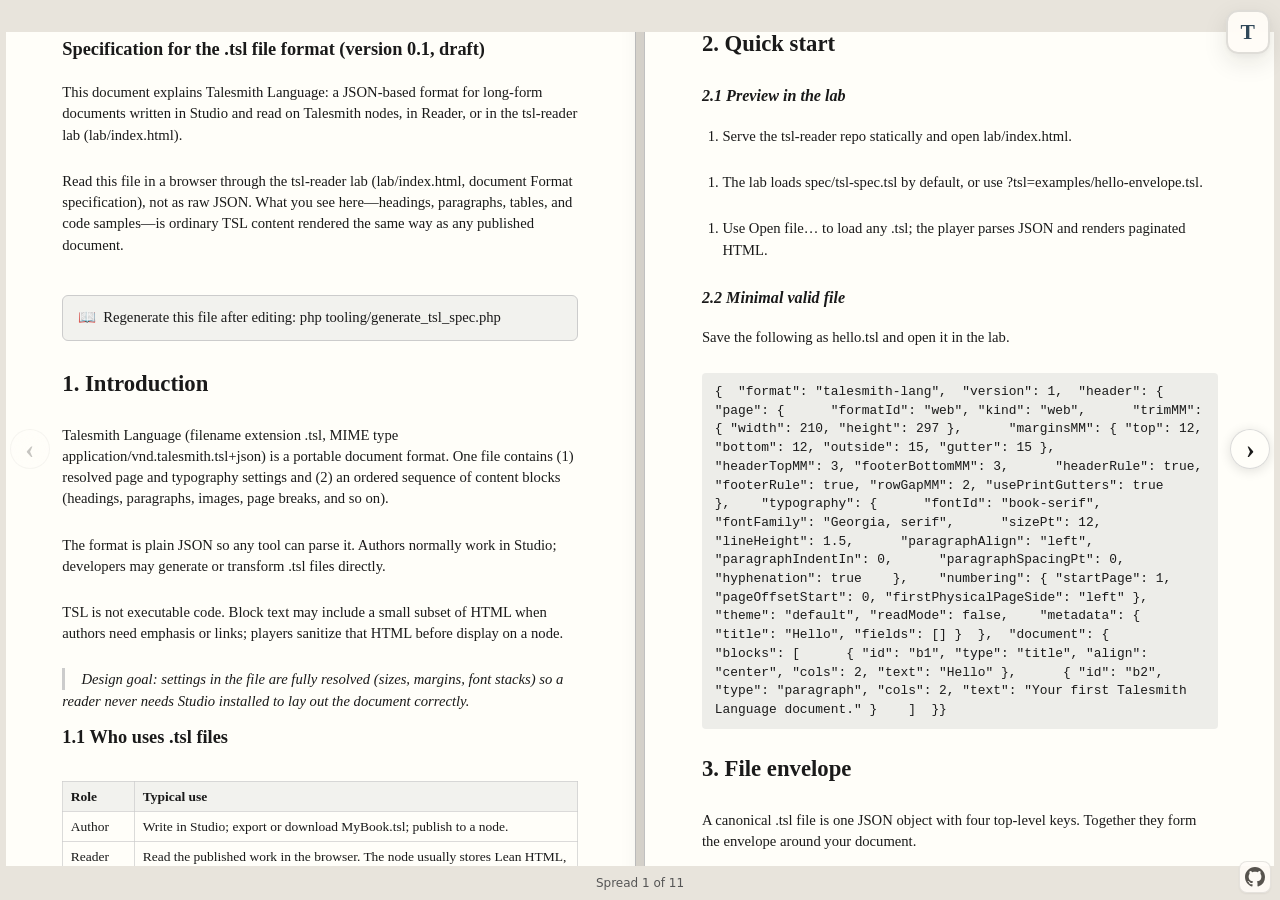
==== commit 6e5fd613: "- space" ====
--- a/lab/index.html
+++ b/lab/index.html
@@ -152,4 +152,4 @@
         <script src="https://liberapay.com/Talesmith/widgets/receiving.js"></script>
     </div>
 </body>
-</html>
+</html>
--- a/player/tsl.css
+++ b/player/tsl.css
@@ -193,6 +193,27 @@
     overflow: auto;
     -webkit-overflow-scrolling: touch;
     padding: 0 0.15rem;
+    box-sizing: border-box;
+}
+
+.tsl-root[data-tsl-layout="pages"] .tsl-pager-viewport {
+    padding: 0;
+}
+
+.tsl-root[data-tsl-layout="pages"][data-tsl-page-fit="fit"]:not([data-tsl-stage-cramped]):not([data-tsl-scale-unreasonable]) .tsl-pager-wrap,
+.tsl-root[data-tsl-layout="pages"][data-tsl-page-fit="scale"]:not([data-tsl-stage-cramped]):not([data-tsl-scale-unreasonable]) .tsl-pager-wrap {
+    flex: 1 1 0;
+    min-height: 0;
+    max-height: 100%;
+    overflow: hidden;
+}
+
+.tsl-root[data-tsl-layout="pages"][data-tsl-page-fit="fit"]:not([data-tsl-stage-cramped]):not([data-tsl-scale-unreasonable]) .tsl-pager-viewport,
+.tsl-root[data-tsl-layout="pages"][data-tsl-page-fit="scale"]:not([data-tsl-stage-cramped]):not([data-tsl-scale-unreasonable]) .tsl-pager-viewport {
+    overflow: hidden;
+    flex: 1 1 0;
+    min-height: 0;
+    max-height: 100%;
 }
 
 .tsl-root[data-tsl-page-fit="scale"] .tsl-pager-wrap {
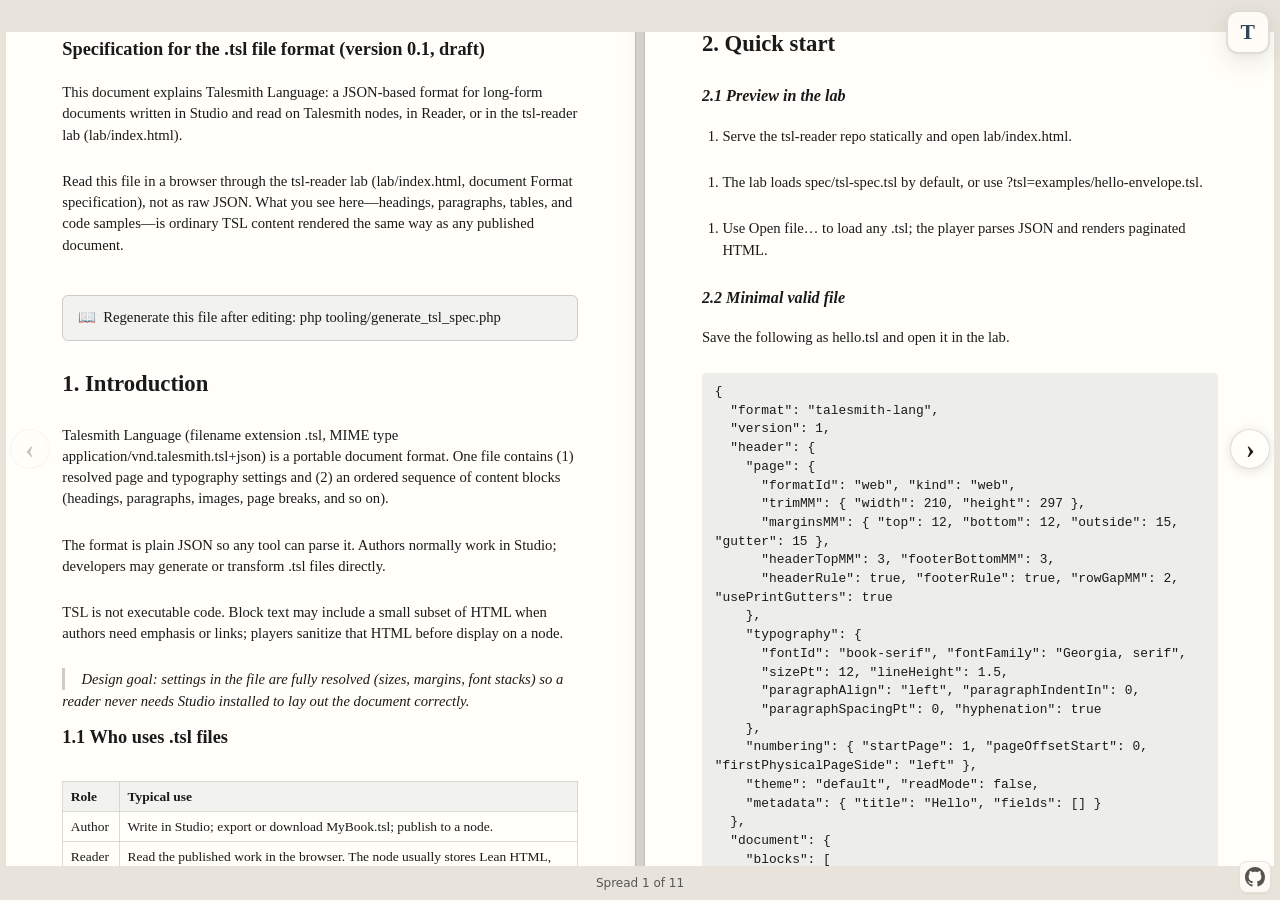
==== commit b7246f37: "- table/code rendering improvements - accessibility options (Reading Ruler, OpenDyslexia, high contr" ====
--- a/lab/index.html
+++ b/lab/index.html
@@ -117,6 +117,20 @@
                         </div>
                         <span class="tsl-lab-read-note" data-tsl-pref-note hidden>Pages layout only.</span>
                     </div>
+                    <p class="tsl-lab-read-heading tsl-lab-read-heading--sub">Accessibility</p>
+                    <div class="tsl-lab-read-row tsl-lab-read-row--toggle">
+                        <span class="tsl-lab-read-label">OpenDyslexic</span>
+                        <button type="button" class="tsl-lab-toggle" data-tsl-pref-toggle="dyslexiaFont" aria-pressed="false">Off</button>
+                    </div>
+                    <div class="tsl-lab-read-row tsl-lab-read-row--toggle">
+                        <span class="tsl-lab-read-label">High contrast</span>
+                        <button type="button" class="tsl-lab-toggle" data-tsl-pref-toggle="highContrast" aria-pressed="false">Off</button>
+                    </div>
+                    <div class="tsl-lab-read-row tsl-lab-read-row--toggle">
+                        <span class="tsl-lab-read-label">Reading ruler</span>
+                        <button type="button" class="tsl-lab-toggle" data-tsl-pref-toggle="readingRuler" aria-pressed="false">Off</button>
+                    </div>
+                    <p class="tsl-lab-read-note tsl-lab-read-note--block">Reading ruler: drag a finger down the page to highlight each line. On phones, tap the left or right edge to turn pages.</p>
                     <div class="tsl-lab-read-foot">
                         <span>Saved on this device</span>
                         <button type="button" data-tsl-prefs-reset>Reset</button>
--- a/player/tsl.css
+++ b/player/tsl.css
@@ -1,4 +1,12 @@
 /* Talesmith Lang (.tsl) — universal reader namespace (node, reader, standalone) */
+
+@font-face {
+    font-family: "OpenDyslexic";
+    font-style: normal;
+    font-weight: 400;
+    font-display: swap;
+    src: url("fonts/OpenDyslexic-Regular.woff") format("woff");
+}
 
 .tsl-root {
     --tsl-page-w: 210mm;
@@ -127,6 +135,78 @@
 .tsl-root[data-tsl-reader-font="serif"] { --tsl-font: var(--tsl-font-read); }
 .tsl-root[data-tsl-reader-font="sans"] { --tsl-font: var(--tsl-font-ui); }
 .tsl-root[data-tsl-reader-font="mono"] { --tsl-font: var(--tsl-font-mono); }
+.tsl-root[data-tsl-reader-dyslexia="1"] {
+    --tsl-font: "OpenDyslexic", var(--tsl-font-read);
+}
+
+.tsl-root[data-tsl-reader-dyslexia="1"] .tsl-body,
+.tsl-root[data-tsl-reader-dyslexia="1"] .tsl-region,
+.tsl-root[data-tsl-reader-dyslexia="1"] .tsl-block {
+    font-family: var(--tsl-font);
+}
+
+.tsl-root[data-tsl-reader-contrast="high"] {
+    --tsl-bg: #000;
+    --tsl-paper: #000;
+    --tsl-ink: #fff;
+    --tsl-muted: #f0f0f0;
+    --tsl-rule: #fff;
+}
+
+.tsl-root[data-tsl-reader-contrast="high"][data-tsl-reader-theme="sepia"] {
+    --tsl-bg: #1a1408;
+    --tsl-paper: #1a1408;
+    --tsl-ink: #ffe066;
+    --tsl-muted: #e6c200;
+    --tsl-rule: #ffe066;
+}
+
+.tsl-reading-ruler-band {
+    position: fixed;
+    z-index: 6;
+    pointer-events: none;
+    box-sizing: border-box;
+    border-radius: 2px;
+    background: rgba(255, 236, 61, 0.72);
+    outline: 2px solid rgba(255, 200, 0, 0.95);
+    box-shadow:
+        0 0 0 1px rgba(0, 0, 0, 0.12),
+        0 2px 10px rgba(255, 220, 0, 0.45);
+    transition: top 0.06s ease, height 0.06s ease, left 0.06s ease, width 0.06s ease;
+}
+
+.tsl-root[data-tsl-reader-contrast="high"] .tsl-reading-ruler-band {
+    background: rgba(255, 255, 102, 0.88);
+    outline: 3px solid #fff;
+    box-shadow:
+        0 0 0 2px #000,
+        0 0 14px rgba(255, 255, 255, 0.85);
+}
+
+.tsl-root[data-tsl-reading-ruler="1"][data-tsl-compact-pager="1"] .tsl-pager-viewport::before,
+.tsl-root[data-tsl-reading-ruler="1"][data-tsl-compact-pager="1"] .tsl-pager-viewport::after {
+    content: "";
+    position: absolute;
+    top: 0;
+    bottom: 0;
+    width: 12%;
+    z-index: 3;
+    pointer-events: none;
+}
+
+.tsl-root[data-tsl-reading-ruler="1"][data-tsl-compact-pager="1"] .tsl-pager-viewport::before {
+    left: 0;
+    background: linear-gradient(90deg, color-mix(in srgb, var(--tsl-ink) 6%, transparent), transparent);
+}
+
+.tsl-root[data-tsl-reading-ruler="1"][data-tsl-compact-pager="1"] .tsl-pager-viewport::after {
+    right: 0;
+    background: linear-gradient(270deg, color-mix(in srgb, var(--tsl-ink) 6%, transparent), transparent);
+}
+
+.tsl-root[data-tsl-compact-pager="1"][data-tsl-page-chrome-footer="1"] .tsl-pager-status {
+    display: none !important;
+}
 
 .tsl-root[data-tsl-hyphenate="1"] .tsl-body {
     hyphens: auto;
@@ -364,6 +444,8 @@
     left: 0;
     width: 100%;
     height: 100%;
+    min-width: 0;
+    max-width: 100%;
     display: grid;
     grid-template-rows: auto minmax(0, 1fr) auto;
     align-content: stretch;
@@ -399,17 +481,59 @@
     grid-row: 1;
 }
 
+.tsl-root[data-tsl-compact-pager="1"] .tsl-page:not([data-tsl-full-bleed="1"]) .tsl-region--header,
+.tsl-root[data-tsl-compact-pager="1"] .tsl-page:not([data-tsl-full-bleed="1"]) .tsl-body,
+.tsl-root[data-tsl-compact-pager="1"] .tsl-page:not([data-tsl-full-bleed="1"]) .tsl-region--footer {
+    min-width: 0;
+    max-width: 100%;
+    width: 100%;
+    box-sizing: border-box;
+}
+
 .tsl-root[data-tsl-compact-pager="1"] .tsl-page:not([data-tsl-full-bleed="1"]) .tsl-body {
     grid-row: 2;
     min-height: 0;
-    overflow-x: hidden;
-    overflow-y: auto;
-    -webkit-overflow-scrolling: touch;
+    overflow: hidden;
 }
 
 .tsl-root[data-tsl-compact-pager="1"] .tsl-page:not([data-tsl-full-bleed="1"]) .tsl-region--footer {
     grid-row: 3;
     align-self: end;
+}
+
+.tsl-root[data-tsl-compact-pager="1"] .tsl-block--table {
+    width: 100%;
+    max-width: 100%;
+    table-layout: fixed;
+}
+
+.tsl-root[data-tsl-compact-pager="1"] .tsl-block--table th,
+.tsl-root[data-tsl-compact-pager="1"] .tsl-block--table td {
+    overflow-wrap: anywhere;
+    word-break: break-word;
+    hyphens: auto;
+}
+
+.tsl-page.tsl-measure-page--compact {
+    display: grid !important;
+    grid-template-rows: auto minmax(0, 1fr) auto !important;
+    align-content: stretch !important;
+    flex-direction: unset !important;
+}
+
+.tsl-measure-page--compact .tsl-measure-chrome:first-child {
+    grid-row: 1;
+}
+
+.tsl-measure-page--compact .tsl-body {
+    grid-row: 2;
+    min-height: 0 !important;
+    overflow: hidden;
+    flex: none !important;
+}
+
+.tsl-measure-page--compact .tsl-measure-chrome:last-child {
+    grid-row: 3;
 }
 
 .tsl-root[data-tsl-compact-pager="1"] .tsl-pager-zoom-shell {
@@ -544,6 +668,7 @@
 }
 
 .tsl-root[data-tsl-layout="pages"][data-tsl-page-view="spread"] .tsl-spread.is-active {
+    --tsl-page-fit-w: min(var(--tsl-page-w), calc((100% - var(--tsl-pager-gutter)) / 2));
     display: flex;
     flex-direction: row;
     flex-wrap: nowrap;
@@ -555,8 +680,9 @@
     margin: 0 auto;
 }
 
+/* Paired spread pages: fixed trim column width (do not flex-shrink empty pages). */
 .tsl-root[data-tsl-layout="pages"][data-tsl-page-view="spread"] .tsl-spread.is-active .tsl-page {
-    flex: 1 1 0;
+    flex: 0 1 var(--tsl-page-fit-w);
     min-width: 0;
     width: var(--tsl-page-fit-w);
     max-width: calc((100% - var(--tsl-pager-gutter)) / 2);
@@ -568,6 +694,21 @@
     min-width: auto;
     width: var(--tsl-page-fit-w);
     max-width: var(--tsl-page-fit-w);
+}
+
+/* Fit screen: trim-sized spread box (JS sets width), then viewport scale — not stage-half columns. */
+.tsl-root[data-tsl-page-fit="scale"][data-tsl-layout="pages"][data-tsl-page-view="spread"] .tsl-spread.is-active {
+    --tsl-page-fit-w: var(--tsl-page-w);
+    width: auto;
+    max-width: none;
+}
+
+.tsl-root[data-tsl-page-fit="scale"][data-tsl-layout="pages"][data-tsl-page-view="spread"] .tsl-spread.is-active .tsl-page,
+.tsl-root[data-tsl-page-fit="scale"][data-tsl-layout="pages"][data-tsl-page-view="spread"] .tsl-spread.is-active .tsl-page:only-child {
+    flex: 0 0 auto;
+    min-width: auto;
+    width: var(--tsl-page-w);
+    max-width: var(--tsl-page-w);
 }
 
 .tsl-root[data-tsl-layout="pages"][data-tsl-page-view="spread"] .tsl-pages > .tsl-page.is-active {
@@ -862,28 +1003,92 @@
 .tsl-block--code {
     font-family: ui-monospace, "Courier New", monospace;
     font-size: 0.88em;
+    line-height: 1.45;
     background: color-mix(in srgb, var(--tsl-rule) 35%, transparent);
     padding: 0.75em 1em;
     border-radius: 4px;
+    box-sizing: border-box;
     white-space: pre-wrap;
-}
-
-.tsl-block--table {
-    width: 100%;
+    tab-size: 4;
+}
+
+.tsl-root[data-tsl-layout="pages"] .tsl-block--code,
+.tsl-root[data-tsl-layout="pages"] .tsl-block--code code,
+.document-tsl[data-tsl-layout="pages"] .studio-lean-code,
+.document-tsl[data-tsl-layout="pages"] .studio-lean-code code {
+    overflow-wrap: anywhere;
+    word-break: break-word;
+}
+
+.tsl-block--code-wrap,
+.studio-lean-code-wrap {
+    margin: 0.75em 0;
+}
+
+.tsl-block--code-wrap .tsl-block--code,
+.studio-lean-code-wrap .studio-lean-code {
+    margin: 0;
+}
+
+.tsl-block--code code,
+.studio-lean-code code {
+    display: block;
+    font-family: inherit;
+    font-size: inherit;
+    line-height: inherit;
+}
+
+.tsl-code-caption,
+.studio-lean-code-wrap figcaption {
+    margin-top: 0.35em;
+    font-size: 0.82em;
+    font-style: italic;
+    color: var(--tsl-muted);
+}
+
+.tsl-block--table,
+.studio-lean-table {
+    width: 100%;
+    max-width: 100%;
     border-collapse: collapse;
+    table-layout: fixed;
     font-size: 0.92em;
     margin: 0.75em 0;
+    box-sizing: border-box;
+}
+
+.tsl-block--table-part {
+    margin-top: 0;
+}
+
+.tsl-block--table-part + .tsl-block--table-part {
+    margin-top: 0;
+}
+
+.tsl-root[data-tsl-layout="pages"] .tsl-block--table th,
+.tsl-root[data-tsl-layout="pages"] .tsl-block--table td,
+.document-tsl[data-tsl-layout="pages"] .studio-lean-table th,
+.document-tsl[data-tsl-layout="pages"] .studio-lean-table td,
+.document-tsl[data-tsl-layout="scroll"] .studio-lean-table th,
+.document-tsl[data-tsl-layout="scroll"] .studio-lean-table td,
+.tsl-root[data-tsl-layout="scroll"] .tsl-block--table th,
+.tsl-root[data-tsl-layout="scroll"] .tsl-block--table td {
+    overflow-wrap: anywhere;
+    word-break: break-word;
 }
 
 .tsl-block--table th,
-.tsl-block--table td {
+.tsl-block--table td,
+.studio-lean-table th,
+.studio-lean-table td {
     border: 1px solid color-mix(in srgb, var(--tsl-rule) 70%, transparent);
     padding: 0.35em 0.55em;
     vertical-align: top;
     text-align: left;
 }
 
-.tsl-block--table th {
+.tsl-block--table th,
+.studio-lean-table th {
     font-weight: 600;
     background: color-mix(in srgb, var(--tsl-rule) 25%, transparent);
 }
@@ -1184,6 +1389,56 @@
 .document-tsl .studio-lean-tsl[data-tsl-reader-font="serif"] { font-family: var(--tsl-font-read); }
 .document-tsl .studio-lean-tsl[data-tsl-reader-font="sans"] { font-family: var(--tsl-font-ui); }
 .document-tsl .studio-lean-tsl[data-tsl-reader-font="mono"] { font-family: var(--tsl-font-mono); }
+
+.document-tsl[data-tsl-reader-dyslexia="1"] .studio-lean-tsl,
+.studio-lean-tsl[data-tsl-reader-dyslexia="1"] {
+    font-family: "OpenDyslexic", var(--tsl-font-read);
+}
+
+.document-tsl[data-tsl-reader-dyslexia="1"] {
+    --tsl-font: "OpenDyslexic", var(--tsl-font-read);
+}
+
+.document-tsl[data-tsl-reader-contrast="high"] {
+    --tsl-bg: #000;
+    --tsl-paper: #000;
+    --tsl-ink: #fff;
+    --tsl-muted: #f0f0f0;
+    --tsl-rule: #fff;
+    background: var(--tsl-bg);
+    color: var(--tsl-ink);
+}
+
+.document-tsl[data-tsl-reader-contrast="high"] .studio-lean-tsl,
+.studio-lean-tsl[data-tsl-reader-contrast="high"] {
+    --tsl-bg: #000;
+    --tsl-paper: #000;
+    --tsl-ink: #fff;
+    --tsl-muted: #f0f0f0;
+    --tsl-rule: #fff;
+    background: var(--tsl-paper);
+    color: var(--tsl-ink);
+    border-color: var(--tsl-rule);
+    box-shadow: 0 2px 12px rgba(255, 255, 255, 0.08);
+}
+
+.document-tsl[data-tsl-reader-contrast="high"] .studio-lean-tsl[data-tsl-reader-theme="light"],
+.document-tsl[data-tsl-reader-contrast="high"] .studio-lean-tsl[data-tsl-reader-theme="sepia"],
+.document-tsl[data-tsl-reader-contrast="high"] .studio-lean-tsl[data-tsl-reader-theme="dark"] {
+    --tsl-bg: #000;
+    --tsl-paper: #000;
+    --tsl-ink: #fff;
+    --tsl-muted: #f0f0f0;
+    --tsl-rule: #fff;
+    background: var(--tsl-paper);
+    color: var(--tsl-ink);
+}
+
+.document-tsl[data-tsl-reader-contrast="high"][data-tsl-reader-theme="sepia"] .studio-lean-tsl {
+    --tsl-ink: #ffe066;
+    --tsl-muted: #e6c200;
+    --tsl-rule: #ffe066;
+}
 
 .document-tsl .studio-lean-tsl[data-tsl-reader-theme="light"] {
     --tsl-bg: #e8e4dc;
--- a/player/lab.css
+++ b/player/lab.css
@@ -131,6 +131,19 @@
     flex-direction: column;
     align-items: flex-end;
     pointer-events: none;
+    transition: opacity 0.28s ease, transform 0.28s ease;
+}
+
+@media (max-width: 899px) {
+    .tsl-lab-fab-root.is-collapsed:not(.is-open) {
+        opacity: 0;
+        transform: translateY(-0.4rem);
+        pointer-events: none;
+    }
+
+    .tsl-lab-fab-root.is-collapsed:not(.is-open) .tsl-lab-fab {
+        pointer-events: none;
+    }
 }
 
 .tsl-lab-fab {
@@ -543,6 +556,45 @@
     display: none;
 }
 
+.tsl-lab-read-heading--sub {
+    margin-top: 0.85rem;
+    font-size: 0.72rem;
+}
+
+.tsl-lab-read-note--block {
+    grid-column: 1 / -1;
+    margin-top: 0.15rem;
+}
+
+.tsl-lab-read-row--toggle {
+    align-items: center;
+}
+
+.tsl-lab-toggle {
+    justify-self: end;
+    min-width: 3.25rem;
+    padding: 0.3rem 0.65rem;
+    border: 1px solid var(--lab-border-strong);
+    border-radius: var(--lab-radius-pill);
+    background: var(--lab-surface-elevated);
+    font-size: 0.75rem;
+    font-weight: 600;
+    color: var(--lab-ink-muted);
+    cursor: pointer;
+    transition: background 0.15s ease, border-color 0.15s ease, color 0.15s ease;
+}
+
+.tsl-lab-toggle.is-on {
+    border-color: var(--lab-accent);
+    background: var(--lab-accent-soft);
+    color: var(--lab-accent-hover);
+}
+
+.tsl-lab-toggle:focus-visible {
+    outline: none;
+    box-shadow: 0 0 0 3px var(--lab-accent-ring);
+}
+
 .tsl-lab-read-row:last-of-type {
     margin-bottom: 0;
 }
@@ -854,6 +906,13 @@
     padding-bottom: 0.5rem;
 }
 
+.tsl-lab-mount .tsl-root[data-tsl-compact-pager="1"][data-tsl-layout="pages"] {
+    flex: 1 1 0;
+    height: 100%;
+    padding-bottom: 0;
+    padding-top: 0;
+}
+
 .tsl-lab-mount .tsl-pager-wrap {
     flex: 1 1 auto;
     min-height: 0;
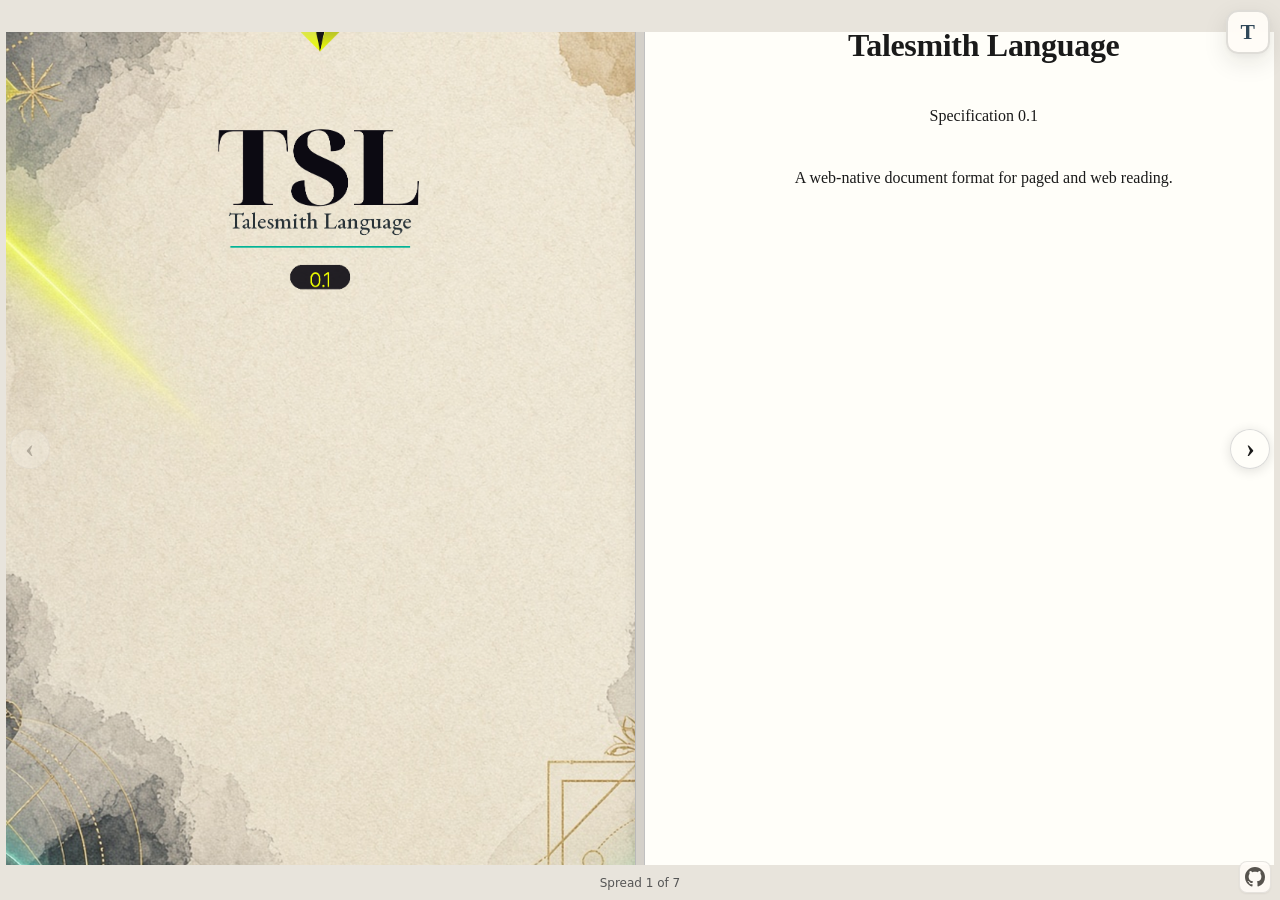
==== commit 329863ee: "- Added bookmarks - Added find" ====
--- a/lab/index.html
+++ b/lab/index.html
@@ -60,82 +60,105 @@
                     <button type="button" class="tsl-lab-btn tsl-lab-btn-secondary" data-tsl-print title="Print or save as PDF">Print</button>
                 </div>
                 <p class="tsl-lab-status" data-tsl-status role="status" aria-live="polite"></p>
-                <section class="tsl-lab-read" data-tsl-settings>
-                    <p class="tsl-lab-read-heading">Reading</p>
-                    <div class="tsl-lab-read-row">
-                        <span class="tsl-lab-read-label">Font</span>
-                        <div class="tsl-lab-seg" role="radiogroup" aria-label="Font">
-                            <button type="button" role="radio" data-tsl-pref="font" data-value="serif">Serif</button>
-                            <button type="button" role="radio" data-tsl-pref="font" data-value="sans">Sans</button>
-                            <button type="button" role="radio" data-tsl-pref="font" data-value="mono">Mono</button>
+                <div class="tsl-lab-tabs" role="tablist" aria-label="Lab panels">
+                    <button type="button" class="tsl-lab-tab is-on" role="tab" id="tsl-lab-tab-read" aria-selected="true" aria-controls="tsl-lab-panel-read" data-tsl-lab-tab="read">Style</button>
+                    <button type="button" class="tsl-lab-tab" role="tab" id="tsl-lab-tab-a11y" aria-selected="false" aria-controls="tsl-lab-panel-a11y" data-tsl-lab-tab="a11y" tabindex="-1">Accessibility</button>
+                    <button type="button" class="tsl-lab-tab" role="tab" id="tsl-lab-tab-search" aria-selected="false" aria-controls="tsl-lab-panel-search" data-tsl-lab-tab="search" tabindex="-1">Find</button>
+                    <button type="button" class="tsl-lab-tab" role="tab" id="tsl-lab-tab-bookmarks" aria-selected="false" aria-controls="tsl-lab-panel-bookmarks" data-tsl-lab-tab="bookmarks" tabindex="-1">Bookmarks</button>
+                </div>
+                <div class="tsl-lab-prefs-host" data-tsl-prefs-host data-tsl-settings>
+                    <section class="tsl-lab-read tsl-lab-tab-panel is-on" id="tsl-lab-panel-read" role="tabpanel" aria-labelledby="tsl-lab-tab-read" data-tsl-lab-tab-panel="read">
+                        <div class="tsl-lab-read-row">
+                            <span class="tsl-lab-read-label">Font</span>
+                            <div class="tsl-lab-seg" role="radiogroup" aria-label="Font">
+                                <button type="button" role="radio" data-tsl-pref="font" data-value="serif">Serif</button>
+                                <button type="button" role="radio" data-tsl-pref="font" data-value="sans">Sans</button>
+                                <button type="button" role="radio" data-tsl-pref="font" data-value="mono">Mono</button>
+                            </div>
                         </div>
-                    </div>
-                    <div class="tsl-lab-read-row">
-                        <span class="tsl-lab-read-label">Size</span>
-                        <div class="tsl-lab-sizes">
-                            <button type="button" class="tsl-lab-size-step" data-tsl-size-step="-1" aria-label="Smaller text">A−</button>
-                            <div class="tsl-lab-steps" role="radiogroup" aria-label="Text size">
-                                <button type="button" role="radio" data-tsl-pref="size" data-value="14" aria-label="14 pixels"></button>
-                                <button type="button" role="radio" data-tsl-pref="size" data-value="16" aria-label="16 pixels"></button>
-                                <button type="button" role="radio" data-tsl-pref="size" data-value="18" aria-label="18 pixels"></button>
-                                <button type="button" role="radio" data-tsl-pref="size" data-value="20" aria-label="20 pixels"></button>
-                                <button type="button" role="radio" data-tsl-pref="size" data-value="24" aria-label="24 pixels"></button>
+                        <div class="tsl-lab-read-row">
+                            <span class="tsl-lab-read-label">Size</span>
+                            <div class="tsl-lab-sizes">
+                                <button type="button" class="tsl-lab-size-step" data-tsl-size-step="-1" aria-label="Smaller text">A−</button>
+                                <div class="tsl-lab-steps" role="radiogroup" aria-label="Text size">
+                                    <button type="button" role="radio" data-tsl-pref="size" data-value="14" aria-label="14 pixels"></button>
+                                    <button type="button" role="radio" data-tsl-pref="size" data-value="16" aria-label="16 pixels"></button>
+                                    <button type="button" role="radio" data-tsl-pref="size" data-value="18" aria-label="18 pixels"></button>
+                                    <button type="button" role="radio" data-tsl-pref="size" data-value="20" aria-label="20 pixels"></button>
+                                    <button type="button" role="radio" data-tsl-pref="size" data-value="24" aria-label="24 pixels"></button>
+                                </div>
+                                <button type="button" class="tsl-lab-size-step" data-tsl-size-step="1" aria-label="Larger text">A+</button>
                             </div>
-                            <button type="button" class="tsl-lab-size-step" data-tsl-size-step="1" aria-label="Larger text">A+</button>
                         </div>
-                    </div>
-                    <div class="tsl-lab-read-row">
-                        <span class="tsl-lab-read-label">Page colour</span>
-                        <div class="tsl-lab-seg" role="radiogroup" aria-label="Page colour">
-                            <button type="button" role="radio" data-tsl-pref="theme" data-value="light">Light</button>
-                            <button type="button" role="radio" data-tsl-pref="theme" data-value="sepia">Sepia</button>
-                            <button type="button" role="radio" data-tsl-pref="theme" data-value="dark">Dark</button>
+                        <div class="tsl-lab-read-row">
+                            <span class="tsl-lab-read-label">Page colour</span>
+                            <div class="tsl-lab-seg" role="radiogroup" aria-label="Page colour">
+                                <button type="button" role="radio" data-tsl-pref="theme" data-value="light">Light</button>
+                                <button type="button" role="radio" data-tsl-pref="theme" data-value="sepia">Sepia</button>
+                                <button type="button" role="radio" data-tsl-pref="theme" data-value="dark">Dark</button>
+                            </div>
                         </div>
-                    </div>
-                    <div class="tsl-lab-read-row" data-tsl-pref-row="width">
-                        <span class="tsl-lab-read-label">Line width</span>
-                        <div class="tsl-lab-seg" role="radiogroup" aria-label="Line width">
-                            <button type="button" role="radio" data-tsl-pref="width" data-value="narrow">Narrow</button>
-                            <button type="button" role="radio" data-tsl-pref="width" data-value="medium">Medium</button>
-                            <button type="button" role="radio" data-tsl-pref="width" data-value="wide">Wide</button>
+                        <div class="tsl-lab-read-row" data-tsl-pref-row="width">
+                            <span class="tsl-lab-read-label">Line width</span>
+                            <div class="tsl-lab-seg" role="radiogroup" aria-label="Line width">
+                                <button type="button" role="radio" data-tsl-pref="width" data-value="narrow">Narrow</button>
+                                <button type="button" role="radio" data-tsl-pref="width" data-value="medium">Medium</button>
+                                <button type="button" role="radio" data-tsl-pref="width" data-value="wide">Wide</button>
+                            </div>
+                            <span class="tsl-lab-read-note" data-tsl-pref-note hidden>Scroll layout only. Pages keep the document's trim size.</span>
                         </div>
-                        <span class="tsl-lab-read-note" data-tsl-pref-note hidden>Scroll layout only. Pages keep the document's trim size.</span>
-                    </div>
-                    <div class="tsl-lab-read-row" data-tsl-layout-row>
-                        <span class="tsl-lab-read-label">Layout</span>
-                        <div class="tsl-lab-seg" role="radiogroup" aria-label="Layout">
-                            <button type="button" role="radio" data-tsl-pref="layout" data-value="pages">Pages</button>
-                            <button type="button" role="radio" data-tsl-pref="layout" data-value="scroll">Scroll</button>
+                        <div class="tsl-lab-read-row" data-tsl-layout-row>
+                            <span class="tsl-lab-read-label">Layout</span>
+                            <div class="tsl-lab-seg" role="radiogroup" aria-label="Layout">
+                                <button type="button" role="radio" data-tsl-pref="layout" data-value="pages">Pages</button>
+                                <button type="button" role="radio" data-tsl-pref="layout" data-value="scroll">Scroll</button>
+                            </div>
                         </div>
-                    </div>
-                    <div class="tsl-lab-read-row" data-tsl-pagefit-row data-tsl-pref-row="pageFit">
-                        <span class="tsl-lab-read-label">Page size</span>
-                        <div class="tsl-lab-seg" role="radiogroup" aria-label="Page size on screen">
-                            <button type="button" role="radio" data-tsl-pref="pageFit" data-value="fit">Fit width</button>
-                            <button type="button" role="radio" data-tsl-pref="pageFit" data-value="scale">Fit screen</button>
-                            <button type="button" role="radio" data-tsl-pref="pageFit" data-value="native">Actual</button>
+                        <div class="tsl-lab-read-row" data-tsl-pagefit-row data-tsl-pref-row="pageFit">
+                            <span class="tsl-lab-read-label">Page size</span>
+                            <div class="tsl-lab-seg" role="radiogroup" aria-label="Page size on screen">
+                                <button type="button" role="radio" data-tsl-pref="pageFit" data-value="fit">Fit width</button>
+                                <button type="button" role="radio" data-tsl-pref="pageFit" data-value="scale">Fit screen</button>
+                                <button type="button" role="radio" data-tsl-pref="pageFit" data-value="native">Actual</button>
+                            </div>
+                            <span class="tsl-lab-read-note" data-tsl-pref-note hidden>Pages layout only.</span>
                         </div>
-                        <span class="tsl-lab-read-note" data-tsl-pref-note hidden>Pages layout only.</span>
-                    </div>
-                    <p class="tsl-lab-read-heading tsl-lab-read-heading--sub">Accessibility</p>
-                    <div class="tsl-lab-read-row tsl-lab-read-row--toggle">
-                        <span class="tsl-lab-read-label">OpenDyslexic</span>
-                        <button type="button" class="tsl-lab-toggle" data-tsl-pref-toggle="dyslexiaFont" aria-pressed="false">Off</button>
-                    </div>
-                    <div class="tsl-lab-read-row tsl-lab-read-row--toggle">
-                        <span class="tsl-lab-read-label">High contrast</span>
-                        <button type="button" class="tsl-lab-toggle" data-tsl-pref-toggle="highContrast" aria-pressed="false">Off</button>
-                    </div>
-                    <div class="tsl-lab-read-row tsl-lab-read-row--toggle">
-                        <span class="tsl-lab-read-label">Reading ruler</span>
-                        <button type="button" class="tsl-lab-toggle" data-tsl-pref-toggle="readingRuler" aria-pressed="false">Off</button>
-                    </div>
-                    <p class="tsl-lab-read-note tsl-lab-read-note--block">Reading ruler: drag a finger down the page to highlight each line. On phones, tap the left or right edge to turn pages.</p>
-                    <div class="tsl-lab-read-foot">
-                        <span>Saved on this device</span>
-                        <button type="button" data-tsl-prefs-reset>Reset</button>
-                    </div>
-                </section>
+                        <div class="tsl-lab-read-foot">
+                            <span>Saved on this device</span>
+                            <button type="button" data-tsl-prefs-reset>Reset</button>
+                        </div>
+                    </section>
+                    <section class="tsl-lab-read tsl-lab-tab-panel" id="tsl-lab-panel-a11y" role="tabpanel" aria-labelledby="tsl-lab-tab-a11y" data-tsl-lab-tab-panel="a11y" hidden>
+                        <div class="tsl-lab-read-row tsl-lab-read-row--toggle">
+                            <span class="tsl-lab-read-label">OpenDyslexic</span>
+                            <button type="button" class="tsl-lab-toggle" data-tsl-pref-toggle="dyslexiaFont" aria-pressed="false">Off</button>
+                        </div>
+                        <div class="tsl-lab-read-row tsl-lab-read-row--toggle">
+                            <span class="tsl-lab-read-label">High contrast</span>
+                            <button type="button" class="tsl-lab-toggle" data-tsl-pref-toggle="highContrast" aria-pressed="false">Off</button>
+                        </div>
+                        <div class="tsl-lab-read-row tsl-lab-read-row--toggle">
+                            <span class="tsl-lab-read-label">Reading ruler</span>
+                            <button type="button" class="tsl-lab-toggle" data-tsl-pref-toggle="readingRuler" aria-pressed="false">Off</button>
+                        </div>
+                        <p class="tsl-lab-read-note tsl-lab-read-note--block">Reading ruler: drag a finger down the page to highlight each line. On phones, tap the left or right edge to turn pages.</p>
+                    </section>
+                    <section class="tsl-lab-read tsl-lab-tab-panel" id="tsl-lab-panel-search" role="tabpanel" aria-labelledby="tsl-lab-tab-search" data-tsl-lab-tab-panel="search" hidden>
+                        <label class="tsl-lab-search-field">
+                            <span class="visually-hidden">Search in document</span>
+                            <input type="search" class="tsl-lab-search-input" data-tsl-search-input autocomplete="off" enterkeyhint="search" placeholder="Find in document…">
+                        </label>
+                        <button type="button" class="tsl-lab-btn tsl-lab-btn-secondary tsl-lab-search-run" data-tsl-search-run>Find</button>
+                        <p class="tsl-lab-search-status" data-tsl-search-status role="status" aria-live="polite"></p>
+                        <p class="tsl-lab-read-note tsl-lab-read-note--block">Ctrl+F (⌘F) open · F3 or Ctrl+G next · Shift+F3 or Ctrl+Shift+G previous · Ctrl+D toggle bookmark</p>
+                        <ol class="tsl-lab-search-results" data-tsl-search-results></ol>
+                    </section>
+                    <section class="tsl-lab-read tsl-lab-tab-panel" id="tsl-lab-panel-bookmarks" role="tabpanel" aria-labelledby="tsl-lab-tab-bookmarks" data-tsl-lab-tab-panel="bookmarks" hidden>
+                        <button type="button" class="tsl-lab-btn tsl-lab-btn-secondary tsl-lab-bookmark-add" data-tsl-bookmark-add>Add bookmark here</button>
+                        <p class="tsl-lab-bookmark-hint tsl-lab-read-note">Bookmarks the block at your current reading position (Ctrl+D or Ctrl+B toggles).</p>
+                        <ul class="tsl-lab-bookmark-list" data-tsl-bookmark-list aria-label="Bookmarks"></ul>
+                    </section>
+                </div>
             </div>
         </div>
     </div>
--- a/player/tsl.css
+++ b/player/tsl.css
@@ -163,24 +163,103 @@
 
 .tsl-reading-ruler-band {
     position: fixed;
-    z-index: 6;
+    z-index: 120;
     pointer-events: none;
     box-sizing: border-box;
-    border-radius: 2px;
-    background: rgba(255, 236, 61, 0.72);
-    outline: 2px solid rgba(255, 200, 0, 0.95);
-    box-shadow:
-        0 0 0 1px rgba(0, 0, 0, 0.12),
-        0 2px 10px rgba(255, 220, 0, 0.45);
+    background: transparent;
+    border: 0;
+    box-shadow: none;
+    overflow: hidden;
+    max-height: calc(var(--tsl-ruler-line-h, 1.45em) * 3);
     transition: top 0.06s ease, height 0.06s ease, left 0.06s ease, width 0.06s ease;
 }
 
-.tsl-root[data-tsl-reader-contrast="high"] .tsl-reading-ruler-band {
-    background: rgba(255, 255, 102, 0.88);
-    outline: 3px solid #fff;
-    box-shadow:
-        0 0 0 2px #000,
-        0 0 14px rgba(255, 255, 255, 0.85);
+/* Top and bottom thirds: soft shade; centre third stays clear for the focus line. */
+.tsl-reading-ruler-band::before,
+.tsl-reading-ruler-band::after {
+    content: "";
+    position: absolute;
+    left: 0;
+    right: 0;
+    height: 33.333%;
+    pointer-events: none;
+}
+
+.tsl-reading-ruler-band::before {
+    top: 0;
+    background: linear-gradient(
+        to bottom,
+        color-mix(in srgb, var(--tsl-ink) 14%, transparent),
+        transparent
+    );
+}
+
+.tsl-reading-ruler-band::after {
+    bottom: 0;
+    background: linear-gradient(
+        to top,
+        color-mix(in srgb, var(--tsl-ink) 14%, transparent),
+        transparent
+    );
+}
+
+.tsl-reading-ruler-line {
+    position: static;
+    z-index: auto;
+    display: inline;
+    font: inherit !important;
+    font-size: inherit !important;
+    line-height: inherit !important;
+    letter-spacing: inherit !important;
+    font-weight: inherit !important;
+    vertical-align: baseline;
+    padding: 0;
+    margin: 0;
+    border: 0;
+    background: transparent !important;
+    box-decoration-break: clone;
+    -webkit-box-decoration-break: clone;
+}
+
+.tsl-root[data-tsl-layout="pages"] .tsl-body .tsl-reading-ruler-line,
+.tsl-root .tsl-body .tsl-reading-ruler-line,
+.document-tsl .tsl-reading-ruler-line {
+    font: inherit !important;
+    font-size: inherit !important;
+    line-height: inherit !important;
+}
+
+.tsl-root[data-tsl-reader-theme="light"] .tsl-body .tsl-reading-ruler-line,
+.tsl-root[data-tsl-reader-theme="sepia"] .tsl-body .tsl-reading-ruler-line,
+.document-tsl[data-tsl-reader-theme="light"] .tsl-reading-ruler-line,
+.document-tsl[data-tsl-reader-theme="sepia"] .tsl-reading-ruler-line {
+    color: #000 !important;
+    text-shadow:
+        0 0 1px #fff,
+        0 0 10px rgba(255, 255, 255, 0.95),
+        0 1px 2px rgba(255, 255, 255, 0.85);
+}
+
+.tsl-root[data-tsl-reader-theme="dark"] .tsl-body .tsl-reading-ruler-line,
+.document-tsl[data-tsl-reader-theme="dark"] .tsl-reading-ruler-line {
+    color: #fff !important;
+    text-shadow:
+        0 0 2px #000,
+        0 0 12px rgba(255, 255, 255, 0.65),
+        0 1px 3px #000;
+}
+
+.tsl-root[data-tsl-reader-contrast="high"] .tsl-reading-ruler-line,
+.document-tsl[data-tsl-reader-contrast="high"] .tsl-reading-ruler-line {
+    color: #fff;
+    text-shadow:
+        0 0 2px #000,
+        0 0 14px #fff,
+        0 0 3px #000;
+}
+
+.tsl-root[data-tsl-reader-contrast="high"][data-tsl-reader-theme="sepia"] .tsl-reading-ruler-line {
+    color: #fff;
 }
 
 .tsl-root[data-tsl-reading-ruler="1"][data-tsl-compact-pager="1"] .tsl-pager-viewport::before,
@@ -501,6 +580,16 @@
     align-self: end;
 }
 
+/* Full-bleed pages have no header/footer rows; lone .tsl-body must span the 3-row grid or it stays
+   in the auto-sized first row and the cover image can collapse to zero height. */
+.tsl-root[data-tsl-compact-pager="1"][data-tsl-pager-flow="horizontal"][data-tsl-layout="pages"]
+    .tsl-page[data-tsl-full-bleed="1"]:not([aria-hidden="true"]) .tsl-body {
+    grid-row: 1 / -1;
+    min-height: 0;
+    height: 100%;
+    align-self: stretch;
+}
+
 .tsl-root[data-tsl-compact-pager="1"] .tsl-block--table {
     width: 100%;
     max-width: 100%;
@@ -512,28 +601,6 @@
     overflow-wrap: anywhere;
     word-break: break-word;
     hyphens: auto;
-}
-
-.tsl-page.tsl-measure-page--compact {
-    display: grid !important;
-    grid-template-rows: auto minmax(0, 1fr) auto !important;
-    align-content: stretch !important;
-    flex-direction: unset !important;
-}
-
-.tsl-measure-page--compact .tsl-measure-chrome:first-child {
-    grid-row: 1;
-}
-
-.tsl-measure-page--compact .tsl-body {
-    grid-row: 2;
-    min-height: 0 !important;
-    overflow: hidden;
-    flex: none !important;
-}
-
-.tsl-measure-page--compact .tsl-measure-chrome:last-child {
-    grid-row: 3;
 }
 
 .tsl-root[data-tsl-compact-pager="1"] .tsl-pager-zoom-shell {
@@ -817,6 +884,143 @@
     object-fit: cover;
 }
 
+.tsl-page[data-tsl-full-bleed="1"] .tsl-block--comic-page,
+.tsl-page[data-tsl-full-bleed="1"] .studio-lean-comic-page {
+    flex: 1 1 auto;
+    min-height: 100%;
+    min-height: var(--tsl-page-h);
+    margin: 0;
+    width: 100%;
+}
+
+/* Comic page block (panels + speech; matches Studio lean HTML / studio_publisher). */
+.tsl-block--comic-page,
+.document-tsl .studio-lean-comic-page {
+    position: relative;
+    width: 100%;
+    box-sizing: border-box;
+    aspect-ratio: var(--comic-aspect, 2 / 3);
+    background: var(--tsl-paper, #fff);
+    overflow: hidden;
+    margin: 1.5rem 0;
+}
+
+.studio-lean-comic-panel {
+    position: absolute;
+    overflow: hidden;
+}
+
+.studio-lean-comic-panel img {
+    width: 100%;
+    height: 100%;
+    object-fit: cover;
+    display: block;
+    transform-origin: center center;
+}
+
+.studio-lean-comic-frame {
+    position: absolute;
+    overflow: hidden;
+}
+
+.studio-lean-comic-outline {
+    position: absolute;
+    overflow: visible;
+    pointer-events: none;
+}
+
+.studio-lean-comic-vo {
+    position: absolute;
+    left: 14px;
+    right: 14px;
+    z-index: 2;
+    background: #fffdf6;
+    border: 2.5px solid #141414;
+    padding: 8px 11px;
+    font-family: Georgia, "Times New Roman", serif;
+    line-height: 1.18;
+    color: #111;
+    white-space: pre-wrap;
+    overflow: hidden;
+    word-break: break-word;
+    box-shadow: 2px 2px 0 rgba(0, 0, 0, 0.14);
+}
+
+.studio-lean-comic-vo.is-top {
+    top: 14px;
+    bottom: auto;
+}
+
+.studio-lean-comic-vo.is-bottom {
+    top: auto;
+    bottom: 14px;
+}
+
+.studio-lean-comic-overlay {
+    position: absolute;
+    z-index: 3;
+    pointer-events: none;
+    touch-action: none;
+}
+
+.studio-lean-comic-oshape {
+    position: absolute;
+    inset: 0;
+    width: 100%;
+    height: 100%;
+    overflow: visible;
+    pointer-events: none;
+}
+
+.studio-lean-comic-otext {
+    position: absolute;
+    display: flex;
+    align-items: center;
+    justify-content: center;
+    text-align: center;
+    overflow: hidden;
+    line-height: 1.14;
+    color: #111;
+    font-family: "Comic Sans MS", "Chalkboard SE", "Segoe Print", cursive, sans-serif;
+    word-break: break-word;
+    padding: 2px;
+}
+
+.studio-lean-comic-overlay-speech .studio-lean-comic-otext,
+.studio-lean-comic-overlay-whisper .studio-lean-comic-otext {
+    inset: 14% 14% 20% 14%;
+}
+
+.studio-lean-comic-overlay-oval .studio-lean-comic-otext {
+    inset: 14% 14%;
+}
+
+.studio-lean-comic-overlay-rect .studio-lean-comic-otext {
+    inset: 12% 10%;
+}
+
+.studio-lean-comic-overlay-cloud .studio-lean-comic-otext {
+    inset: 18% 18%;
+}
+
+.studio-lean-comic-overlay-thought .studio-lean-comic-otext {
+    inset: 8% 16% 38% 16%;
+}
+
+.studio-lean-comic-overlay-shout .studio-lean-comic-otext,
+.studio-lean-comic-overlay-spiky .studio-lean-comic-otext,
+.studio-lean-comic-overlay-emanata-burst .studio-lean-comic-otext {
+    inset: 18% 18%;
+}
+
+.studio-lean-comic-overlay-caption .studio-lean-comic-otext {
+    inset: 8% 8%;
+    justify-content: flex-start;
+    text-align: left;
+    align-items: flex-start;
+    font-family: Georgia, "Iowan Old Style", serif;
+}
+
 .tsl-region {
     flex: 0 0 auto;
     display: grid;
@@ -881,7 +1085,45 @@
 .tsl-root[data-tsl-layout="pages"] .tsl-page:not([data-tsl-full-bleed="1"]) .tsl-body {
     flex: none;
     min-height: 0;
-    overflow: visible;
+    overflow: hidden;
+}
+
+.tsl-page.tsl-measure-page {
+    position: absolute;
+    left: -10000px;
+    top: 0;
+    visibility: hidden;
+    pointer-events: none;
+    box-sizing: border-box;
+    overflow: hidden;
+    display: grid !important;
+    grid-template-rows: auto minmax(0, 1fr) auto !important;
+    align-content: stretch !important;
+    height: var(--tsl-page-h) !important;
+    min-height: var(--tsl-page-h) !important;
+    max-height: var(--tsl-page-h) !important;
+    width: var(--tsl-page-w) !important;
+}
+
+.tsl-measure-page .tsl-measure-chrome:first-child {
+    grid-row: 1;
+}
+
+.tsl-measure-page .tsl-body {
+    grid-row: 2;
+    min-height: 0 !important;
+    overflow: hidden;
+    flex: none !important;
+}
+
+.tsl-measure-page .tsl-measure-chrome:last-child {
+    grid-row: 3;
+}
+
+.tsl-measure-page .tsl-measure-stack {
+    width: 100%;
+    max-width: 100%;
+    box-sizing: border-box;
 }
 
 .tsl-measure-chrome {
@@ -1531,16 +1773,22 @@
 .document-tsl[data-tsl-layout="scroll"] .studio-lean-code,
 .tsl-root[data-tsl-layout="scroll"] .tsl-block--code {
     max-width: 100%;
-    overflow-x: auto;
-    -webkit-overflow-scrolling: touch;
+    min-width: 0;
+    overflow-x: visible;
+    overflow-wrap: anywhere;
+    word-break: break-word;
+    white-space: pre-wrap;
     box-sizing: border-box;
 }
 
 .document-tsl[data-tsl-layout="scroll"] pre code,
-.tsl-root[data-tsl-layout="scroll"] .tsl-block--code {
+.document-tsl[data-tsl-layout="scroll"] .studio-lean-code code,
+.tsl-root[data-tsl-layout="scroll"] .tsl-block--code code {
     display: block;
-    white-space: pre;
-    overflow-x: auto;
+    max-width: 100%;
+    white-space: pre-wrap;
+    overflow-wrap: anywhere;
+    word-break: break-word;
 }
 
 /* Drop caps (lean HTML + paginated .tsl-root) */
--- a/player/lab.css
+++ b/player/lab.css
@@ -312,6 +312,234 @@
     color: var(--lab-ink);
 }
 
+/* —— Lab panel tabs —— */
+
+.tsl-lab-tabs {
+    display: flex;
+    flex-wrap: wrap;
+    gap: 0.25rem;
+    margin: 0.5rem 0 0.65rem;
+    padding: 0.2rem;
+    border-radius: var(--lab-radius-sm);
+    background: var(--lab-tint);
+}
+
+.tsl-lab-tab {
+    flex: 1 1 auto;
+    min-width: 0;
+    margin: 0;
+    padding: 0.4rem 0.45rem;
+    border: 0;
+    border-radius: calc(var(--lab-radius-sm) - 2px);
+    background: transparent;
+    font-family: var(--lab-font-ui);
+    font-size: 0.78rem;
+    font-weight: 600;
+    line-height: 1.2;
+    color: var(--lab-ink-muted);
+    cursor: pointer;
+    transition: background 0.15s ease, color 0.15s ease, box-shadow 0.15s ease;
+}
+
+.tsl-lab-tab:hover {
+    color: var(--lab-ink);
+}
+
+.tsl-lab-tab:focus-visible {
+    outline: 2px solid var(--lab-accent-ring);
+    outline-offset: 1px;
+}
+
+.tsl-lab-tab.is-on {
+    background: var(--lab-surface-elevated);
+    color: var(--lab-ink);
+    box-shadow: var(--lab-shadow-sm);
+}
+
+.tsl-lab-prefs-host {
+    min-height: 0;
+}
+
+.tsl-lab-tab-panel {
+    padding-top: 0.15rem;
+}
+
+.tsl-lab-tab-panel[hidden] {
+    display: none !important;
+}
+
+.tsl-lab-tab-panel .tsl-lab-read-foot {
+    margin-top: 0.75rem;
+}
+
+.tsl-lab-search-field {
+    display: block;
+    margin-bottom: 0.45rem;
+}
+
+.tsl-lab-search-input {
+    box-sizing: border-box;
+    width: 100%;
+    padding: 0.45rem 0.55rem;
+    border: 1px solid var(--lab-border-strong);
+    border-radius: var(--lab-radius-sm);
+    font: inherit;
+    font-size: var(--lab-control-font-size);
+    color: var(--lab-ink);
+    background: var(--lab-surface);
+}
+
+.tsl-lab-search-input:focus-visible {
+    outline: 2px solid var(--lab-accent-ring);
+    outline-offset: 1px;
+    border-color: var(--lab-accent);
+}
+
+.tsl-lab-search-run {
+    width: 100%;
+    margin-bottom: 0.5rem;
+}
+
+.tsl-lab-search-status {
+    margin: 0 0 0.4rem;
+    font-size: 0.8rem;
+    color: var(--lab-ink-muted);
+}
+
+.tsl-lab-search-results {
+    margin: 0;
+    padding: 0;
+    list-style: none;
+}
+
+.tsl-lab-search-results li {
+    margin: 0 0 0.35rem;
+}
+
+.tsl-lab-search-hit {
+    display: block;
+    width: 100%;
+    padding: 0.45rem 0.5rem;
+    border: 1px solid var(--lab-border);
+    border-radius: var(--lab-radius-sm);
+    background: var(--lab-surface);
+    font: inherit;
+    font-size: 0.8rem;
+    line-height: 1.35;
+    text-align: left;
+    color: var(--lab-ink);
+    cursor: pointer;
+}
+
+.tsl-lab-search-hit:hover {
+    border-color: var(--lab-border-strong);
+    background: color-mix(in srgb, var(--lab-accent-soft) 35%, var(--lab-surface));
+}
+
+.tsl-lab-search-hit:focus-visible {
+    outline: 2px solid var(--lab-accent-ring);
+    outline-offset: 1px;
+}
+
+.tsl-lab-search-hit.is-active {
+    border-color: var(--lab-accent);
+    background: color-mix(in srgb, var(--lab-accent-soft) 55%, var(--lab-surface));
+}
+
+.tsl-lab-search-hit mark {
+    padding: 0 0.1em;
+    border-radius: 2px;
+    background: color-mix(in srgb, var(--lab-accent-soft) 70%, transparent);
+    font-weight: 600;
+}
+
+.tsl-lab-bookmark-add {
+    width: 100%;
+    margin-bottom: 0.35rem;
+}
+
+.tsl-lab-bookmark-hint {
+    margin: 0 0 0.55rem;
+}
+
+.tsl-lab-bookmark-list {
+    margin: 0;
+    padding: 0;
+    list-style: none;
+}
+
+.tsl-lab-bookmark-list li {
+    display: flex;
+    align-items: stretch;
+    gap: 0.35rem;
+    margin: 0 0 0.35rem;
+}
+
+.tsl-lab-bookmark-go {
+    flex: 1 1 auto;
+    min-width: 0;
+    padding: 0.45rem 0.5rem;
+    border: 1px solid var(--lab-border);
+    border-radius: var(--lab-radius-sm);
+    background: var(--lab-surface);
+    font: inherit;
+    font-size: 0.8rem;
+    line-height: 1.35;
+    text-align: left;
+    color: var(--lab-ink);
+    cursor: pointer;
+}
+
+.tsl-lab-bookmark-go:hover {
+    border-color: var(--lab-border-strong);
+    background: color-mix(in srgb, var(--lab-accent-soft) 35%, var(--lab-surface));
+}
+
+.tsl-lab-bookmark-remove {
+    flex: 0 0 auto;
+    margin: 0;
+    padding: 0.35rem 0.55rem;
+    border: 1px solid var(--lab-border);
+    border-radius: var(--lab-radius-sm);
+    background: var(--lab-surface);
+    font: inherit;
+    font-size: 0.75rem;
+    color: var(--lab-ink-muted);
+    cursor: pointer;
+}
+
+.tsl-lab-bookmark-remove:hover {
+    color: var(--lab-error);
+    border-color: color-mix(in srgb, var(--lab-error) 40%, var(--lab-border));
+}
+
+.tsl-lab-bookmark-empty {
+    margin: 0;
+    font-size: 0.8rem;
+    color: var(--lab-ink-faint);
+}
+
+.tsl-root [data-tsl-block-id].tsl-lab-search-flash,
+.studio-lean-tsl [data-tsl-block-id].tsl-lab-search-flash {
+    outline: 2px solid var(--lab-accent);
+    outline-offset: 2px;
+}
+
+.tsl-root mark.tsl-lab-doc-mark--search,
+.studio-lean-tsl mark.tsl-lab-doc-mark--search {
+    padding: 0 0.05em;
+    border-radius: 2px;
+    background: color-mix(in srgb, #e6c200 55%, transparent);
+    color: inherit;
+}
+
+.tsl-root [data-tsl-block-id].tsl-lab-bookmark-target,
+.studio-lean-tsl [data-tsl-block-id].tsl-lab-bookmark-target {
+    border-radius: 3px;
+    box-shadow: inset 0 0 0 2px color-mix(in srgb, var(--lab-read-progress, #2f8f52) 55%, transparent);
+    background: color-mix(in srgb, var(--lab-read-progress, #2f8f52) 12%, transparent);
+}
+
 /* —— Toolbar controls (panel + legacy) —— */
 
 .tsl-lab-bar {
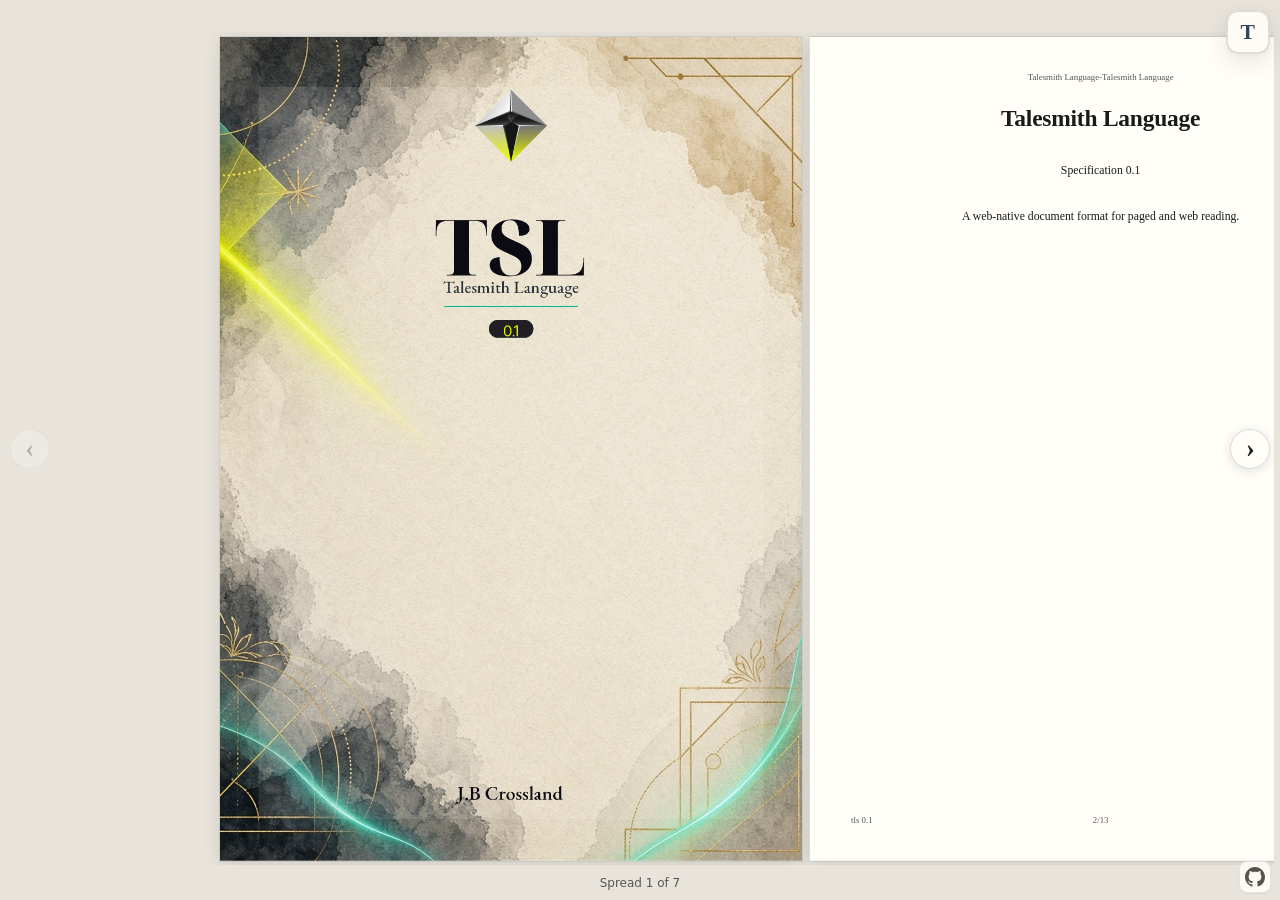
==== commit e0236784: "- neatened the T menu" ====
--- a/lab/index.html
+++ b/lab/index.html
@@ -41,23 +41,36 @@
         </button>
         <div class="tsl-lab-panel" data-tsl-lab-panel id="tsl-lab-panel" role="dialog" aria-labelledby="tsl-lab-panel-title" aria-label="TSL lab">
             <div class="tsl-lab-panel-inner">
-                <p class="tsl-lab-panel-title" id="tsl-lab-panel-title">TSL lab</p>
-                <div class="tsl-lab-toolbar">
-                    <span class="tsl-lab-mark" aria-hidden="true">TSL</span>
+                <div class="tsl-lab-panel-head" data-tsl-lab-panel-head>
+                    <p class="tsl-lab-panel-title" id="tsl-lab-panel-title">TSL lab</p>
+                    <div class="tsl-lab-iconbar" data-tsl-lab-iconbar role="toolbar" aria-label="Document actions">
+                        <label class="tsl-lab-iconbtn" data-tsl-file-label title="Open file…">
+                            <input type="file" data-tsl-file accept=".tsl,.html,.htm,application/json,text/html" hidden>
+                            <svg class="tsl-lab-icon" xmlns="http://www.w3.org/2000/svg" width="20" height="20" viewBox="0 0 24 24" aria-hidden="true" focusable="false"><path fill="currentColor" d="M9 16V8H5l7-7 7 7h-4v8H9zm-4 2h14v2H5v-2z"/></svg>
+                            <span class="visually-hidden">Open file</span>
+                        </label>
+                        <button type="button" class="tsl-lab-iconbtn" data-tsl-reload hidden title="Reload document" aria-label="Reload document">
+                            <svg class="tsl-lab-icon" xmlns="http://www.w3.org/2000/svg" width="20" height="20" viewBox="0 0 24 24" aria-hidden="true" focusable="false"><path fill="currentColor" d="M17.65 6.35A7.958 7.958 0 0 0 12 4c-4.42 0-7.99 3.58-7.99 8s3.57 8 7.99 8c3.73 0 6.84-2.55 7.73-6h-2.08c-.82 2.33-3.04 4-5.65 4-3.31 0-6-2.69-6-6s2.69-6 6-6c1.66 0 3.14.69 4.22 1.78L13 11h7V4l-2.35 2.35z"/></svg>
+                        </button>
+                        <button type="button" class="tsl-lab-iconbtn" data-tsl-download hidden title="Download .tsl" aria-label="Download .tsl">
+                            <svg class="tsl-lab-icon" xmlns="http://www.w3.org/2000/svg" width="20" height="20" viewBox="0 0 24 24" aria-hidden="true" focusable="false"><path fill="currentColor" d="M19 9h-4V3H9v6H5l7 7 7-7zM5 18v2h14v-2H5z"/></svg>
+                        </button>
+                        <span class="tsl-lab-iconbar-sep" aria-hidden="true"></span>
+                        <button type="button" class="tsl-lab-iconbtn" data-tsl-contents-toggle aria-expanded="false" aria-controls="tsl-lab-contents" title="Contents outline (])" aria-label="Contents outline">
+                            <svg class="tsl-lab-icon" xmlns="http://www.w3.org/2000/svg" width="20" height="20" viewBox="0 0 24 24" aria-hidden="true" focusable="false"><path fill="currentColor" d="M3 13h2v-2H3v2zm0 4h2v-2H3v2zm0-8h2V7H3v2zm4 4h14v-2H7v2zm0 4h14v-2H7v2zM7 7v2h14V7H7z"/></svg>
+                        </button>
+                        <button type="button" class="tsl-lab-iconbtn" data-tsl-print title="Print or save as PDF" aria-label="Print or save as PDF">
+                            <svg class="tsl-lab-icon" xmlns="http://www.w3.org/2000/svg" width="20" height="20" viewBox="0 0 24 24" aria-hidden="true" focusable="false"><path fill="currentColor" d="M19 8H5c-1.66 0-3 1.34-3 3v6h4v4h12v-4h4v-6c0-1.66-1.34-3-3-3zm-3 11H8v-5h8v5zm3-7c-.55 0-1-.45-1-1s.45-1 1-1 1 .45 1 1-.45 1-1 1zm-1-9H6v4h12V3z"/></svg>
+                        </button>
+                    </div>
+                </div>
+                <div class="tsl-lab-docbar" data-tsl-lab-docbar>
                     <label class="tsl-lab-sample-label">
                         <span class="visually-hidden">Document</span>
                         <span class="tsl-lab-select-wrap">
                             <select data-tsl-sample-select></select>
                         </span>
                     </label>
-                    <label class="tsl-lab-file-label">
-                        <span class="tsl-lab-btn tsl-lab-btn-secondary">Open…</span>
-                        <input type="file" data-tsl-file accept=".tsl,.html,.htm,application/json,text/html" hidden>
-                    </label>
-                    <button type="button" class="tsl-lab-btn tsl-lab-btn-ghost" data-tsl-download hidden>Download</button>
-                    <button type="button" class="tsl-lab-btn tsl-lab-btn-ghost" data-tsl-reload hidden>Reload</button>
-                    <button type="button" class="tsl-lab-btn tsl-lab-btn-ghost" data-tsl-contents-toggle aria-expanded="false" aria-controls="tsl-lab-contents" title="Document outline (])">Contents</button>
-                    <button type="button" class="tsl-lab-btn tsl-lab-btn-secondary" data-tsl-print title="Print or save as PDF">Print</button>
                 </div>
                 <p class="tsl-lab-status" data-tsl-status role="status" aria-live="polite"></p>
                 <div class="tsl-lab-tabs" role="tablist" aria-label="Lab panels">
--- a/player/tsl.css
+++ b/player/tsl.css
@@ -921,6 +921,7 @@
 .studio-lean-comic-frame {
     position: absolute;
     overflow: hidden;
+    container-type: size;
 }
 
 .studio-lean-comic-outline {
@@ -934,6 +935,9 @@
     left: 14px;
     right: 14px;
     z-index: 2;
+    box-sizing: border-box;
+    font-size: calc(var(--comic-vo-fs, 14) / var(--comic-vo-fh, 400) * 100cqh);
+    max-height: calc(var(--comic-vo-lines, 2) * 1.18em + 19px);
     background: #fffdf6;
     border: 2.5px solid #141414;
     padding: 8px 11px;
@@ -961,6 +965,8 @@
     z-index: 3;
     pointer-events: none;
     touch-action: none;
+    background: transparent;
+    container-type: size;
 }
 
 .studio-lean-comic-oshape {
@@ -984,6 +990,7 @@
     font-family: "Comic Sans MS", "Chalkboard SE", "Segoe Print", cursive, sans-serif;
     word-break: break-word;
     padding: 2px;
+    font-size: calc(var(--comic-o-fs, 16) / var(--comic-o-h, 100) * 100cqh);
 }
 
 .studio-lean-comic-overlay-speech .studio-lean-comic-otext,
@@ -1396,6 +1403,183 @@
     font-size: 0.85em;
     color: var(--tsl-muted);
     margin-top: 0.35em;
+}
+
+img[data-tsl-expand-image] {
+    cursor: zoom-in;
+}
+
+table[data-tsl-expand-table] {
+    cursor: zoom-in;
+}
+
+table[data-tsl-expand-table]:focus-visible,
+img[data-tsl-expand-image]:focus-visible {
+    outline: 2px solid color-mix(in srgb, var(--tsl-link) 65%, transparent);
+    outline-offset: 2px;
+}
+
+.tsl-expand {
+    position: fixed;
+    inset: 0;
+    z-index: 12000;
+    display: flex;
+    align-items: stretch;
+    justify-content: stretch;
+    pointer-events: auto;
+}
+
+.tsl-expand[hidden] {
+    display: none !important;
+}
+
+.tsl-expand-backdrop {
+    position: absolute;
+    inset: 0;
+    background: color-mix(in srgb, #000 62%, transparent);
+}
+
+.tsl-expand-panel {
+    position: relative;
+    z-index: 1;
+    flex: 1;
+    display: flex;
+    flex-direction: column;
+    min-height: 0;
+    padding: 0.75rem;
+    box-sizing: border-box;
+    pointer-events: none;
+}
+
+.tsl-expand-panel > * {
+    pointer-events: auto;
+}
+
+.tsl-expand-close {
+    position: absolute;
+    top: 0.65rem;
+    right: 0.65rem;
+    z-index: 3;
+    width: 2.5rem;
+    height: 2.5rem;
+    border: none;
+    border-radius: 999px;
+    font-size: 1.5rem;
+    line-height: 1;
+    cursor: pointer;
+    background: color-mix(in srgb, var(--tsl-bg) 88%, #000);
+    color: var(--tsl-text);
+    box-shadow: 0 1px 6px color-mix(in srgb, #000 25%, transparent);
+}
+
+.tsl-expand-toolbar {
+    position: absolute;
+    top: 0.65rem;
+    left: 0.65rem;
+    z-index: 3;
+    display: flex;
+    gap: 0.35rem;
+}
+
+.tsl-expand-zoom {
+    min-width: 2.25rem;
+    height: 2.25rem;
+    border: none;
+    border-radius: 0.35rem;
+    cursor: pointer;
+    font-weight: 600;
+    background: color-mix(in srgb, var(--tsl-bg) 88%, #000);
+    color: var(--tsl-text);
+    box-shadow: 0 1px 4px color-mix(in srgb, #000 20%, transparent);
+}
+
+.tsl-expand-body {
+    flex: 1;
+    min-height: 0;
+    display: flex;
+    align-items: center;
+    justify-content: center;
+    margin-top: 2.5rem;
+    margin-bottom: 0.5rem;
+}
+
+.tsl-expand-pan {
+    width: 100%;
+    height: 100%;
+    overflow: auto;
+    display: flex;
+    align-items: center;
+    justify-content: center;
+    touch-action: none;
+    cursor: grab;
+}
+
+.tsl-expand-pan:active {
+    cursor: grabbing;
+}
+
+.tsl-expand-image {
+    max-width: min(96vw, 100%);
+    max-height: min(78vh, 100%);
+    height: auto;
+    width: auto;
+    object-fit: contain;
+    transform-origin: center center;
+    user-select: none;
+}
+
+.tsl-expand-table-scroll {
+    width: 100%;
+    height: 100%;
+    overflow: auto;
+    background: var(--tsl-bg);
+    border-radius: 0.35rem;
+    box-shadow: 0 2px 24px color-mix(in srgb, #000 35%, transparent);
+    padding: 0.5rem;
+    box-sizing: border-box;
+}
+
+.tsl-expand-table-inner {
+    width: max-content;
+    min-width: 100%;
+    table-layout: fixed;
+    font-size: clamp(0.85rem, 1.6vw, 1rem);
+}
+
+.tsl-expand-table-inner .tsl-expand-col-focus {
+    background: color-mix(in srgb, var(--tsl-link) 16%, var(--tsl-bg));
+    transition: background-color 0.15s ease;
+}
+
+.tsl-expand-caption {
+    position: absolute;
+    left: 0.75rem;
+    right: 0.75rem;
+    bottom: 0.75rem;
+    z-index: 2;
+    padding: 0.65rem 1rem;
+    border-radius: 0.35rem;
+    font-size: 0.92rem;
+    line-height: 1.4;
+    color: var(--tsl-text);
+    background: color-mix(in srgb, var(--tsl-bg) 92%, #000);
+    box-shadow: 0 2px 12px color-mix(in srgb, #000 30%, transparent);
+    text-align: center;
+    max-height: 28vh;
+    overflow: auto;
+}
+
+.tsl-expand-hint {
+    position: absolute;
+    left: 0.75rem;
+    bottom: 0.75rem;
+    z-index: 2;
+    margin: 0;
+    padding: 0.45rem 0.75rem;
+    font-size: 0.82rem;
+    color: var(--tsl-muted);
+    background: color-mix(in srgb, var(--tsl-bg) 90%, #000);
+    border-radius: 0.35rem;
 }
 
 .tsl-block--front-cover {
--- a/player/lab.css
+++ b/player/lab.css
@@ -280,26 +280,98 @@
     box-shadow: var(--lab-shadow-menu);
 }
 
+.tsl-lab-panel-head {
+    display: flex;
+    align-items: center;
+    justify-content: space-between;
+    gap: 0.35rem 0.5rem;
+    margin-bottom: 0.45rem;
+    min-width: 0;
+}
+
 .tsl-lab-panel-title {
-    margin: 0 0 0.65rem;
+    margin: 0;
     font-family: var(--lab-font-display);
     font-size: 1rem;
     font-weight: 600;
     letter-spacing: -0.02em;
     color: var(--lab-ink);
-}
-
-.tsl-lab-toolbar {
-    display: flex;
-    flex-wrap: wrap;
-    align-items: center;
-    gap: 0.4rem 0.5rem;
-    margin-bottom: 0.5rem;
-}
-
-.tsl-lab-toolbar .tsl-lab-sample-label {
-    flex: 1 1 9rem;
+    flex: 0 1 auto;
     min-width: 0;
+    line-height: 1.25;
+}
+
+.tsl-lab-panel-head .tsl-lab-iconbar {
+    flex: 0 0 auto;
+}
+
+.tsl-lab-docbar {
+    margin-bottom: 0.4rem;
+}
+
+.tsl-lab-docbar .tsl-lab-sample-label {
+    display: block;
+    width: 100%;
+    flex: none;
+}
+
+.tsl-lab-iconbar {
+    display: flex;
+    flex-wrap: nowrap;
+    align-items: center;
+    justify-content: flex-end;
+    gap: 0.05rem;
+    margin: 0;
+    padding: 0;
+    background: transparent;
+    border: none;
+}
+
+.tsl-lab-iconbar-sep {
+    flex: 0 0 1px;
+    align-self: center;
+    width: 1px;
+    height: 1.1rem;
+    margin: 0 0.1rem;
+    background: var(--lab-border);
+}
+
+.tsl-lab-iconbtn {
+    display: inline-flex;
+    align-items: center;
+    justify-content: center;
+    width: 1.9rem;
+    height: 1.9rem;
+    margin: 0;
+    padding: 0;
+    border: none;
+    border-radius: calc(var(--lab-radius-sm) - 2px);
+    background: transparent;
+    color: var(--lab-ink-muted);
+    cursor: pointer;
+    flex-shrink: 0;
+    transition: background 0.15s ease, color 0.15s ease, box-shadow 0.15s ease;
+}
+
+.tsl-lab-iconbtn:hover {
+    color: var(--lab-ink);
+    background: var(--lab-surface-elevated);
+    box-shadow: var(--lab-shadow-sm);
+}
+
+.tsl-lab-iconbtn:focus-visible {
+    outline: 2px solid var(--lab-accent-ring);
+    outline-offset: 1px;
+}
+
+.tsl-lab-iconbtn[hidden] {
+    display: none;
+}
+
+.tsl-lab-iconbtn .tsl-lab-icon {
+    display: block;
+    width: 1.125rem;
+    height: 1.125rem;
 }
 
 .tsl-lab-read-heading {
@@ -725,13 +797,8 @@
     background: var(--lab-accent-soft);
 }
 
-.tsl-lab-file-label {
-    cursor: pointer;
-    margin: 0;
-}
-
-.tsl-lab-file-label .tsl-lab-btn {
-    pointer-events: none;
+label.tsl-lab-iconbtn {
+    cursor: pointer;
 }
 
 .tsl-lab-read {
